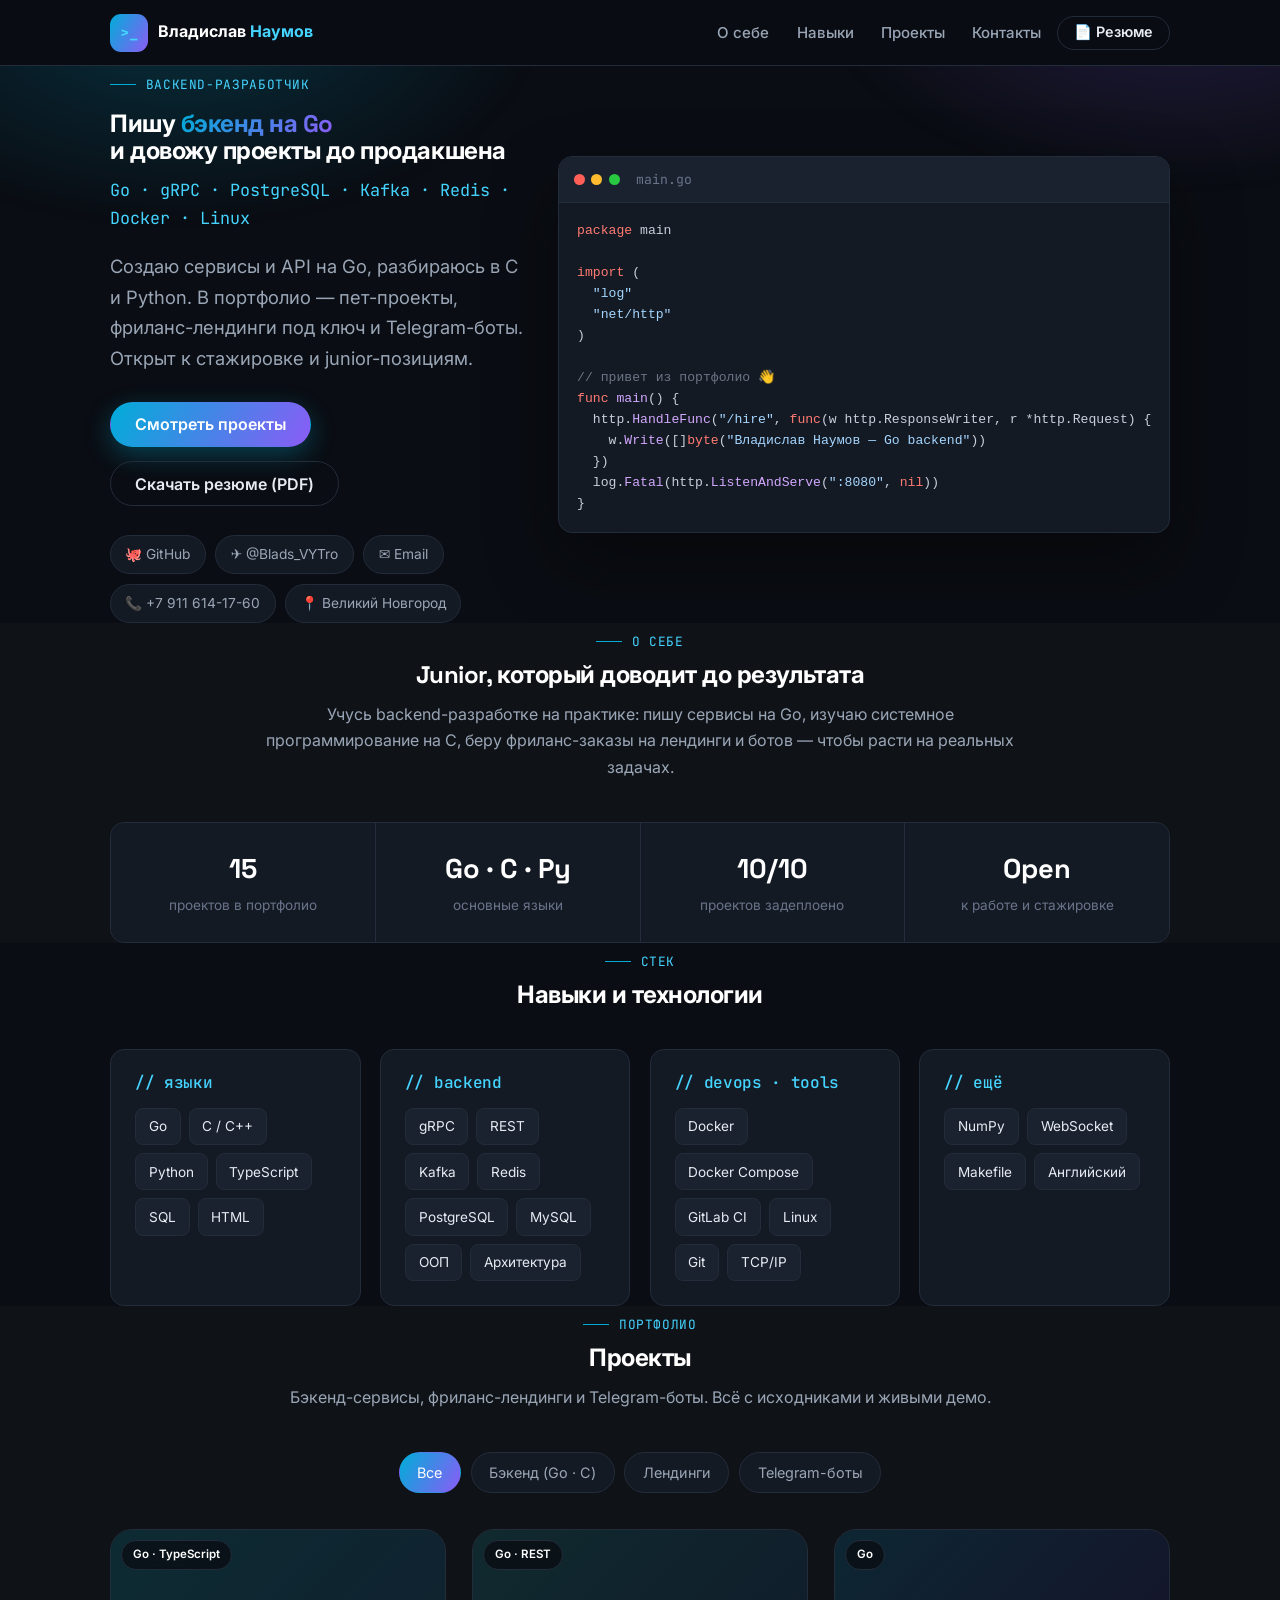
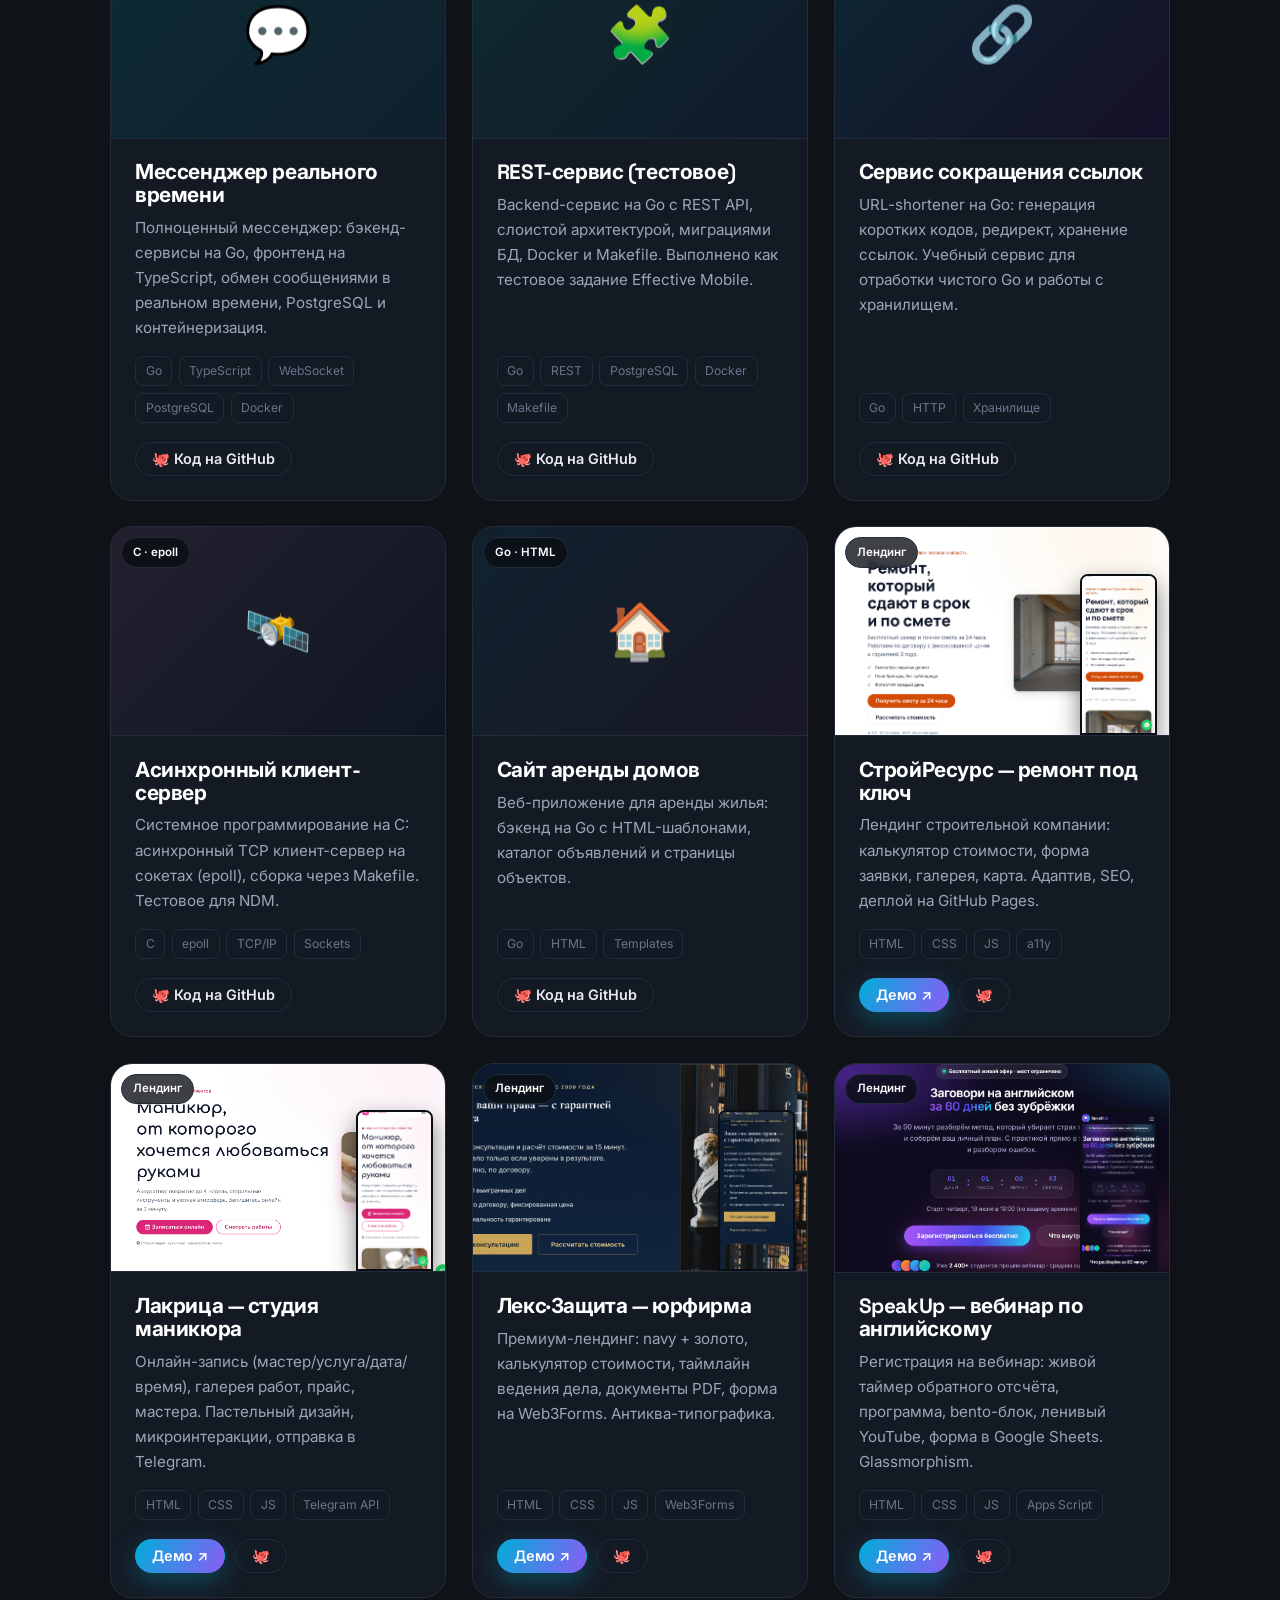
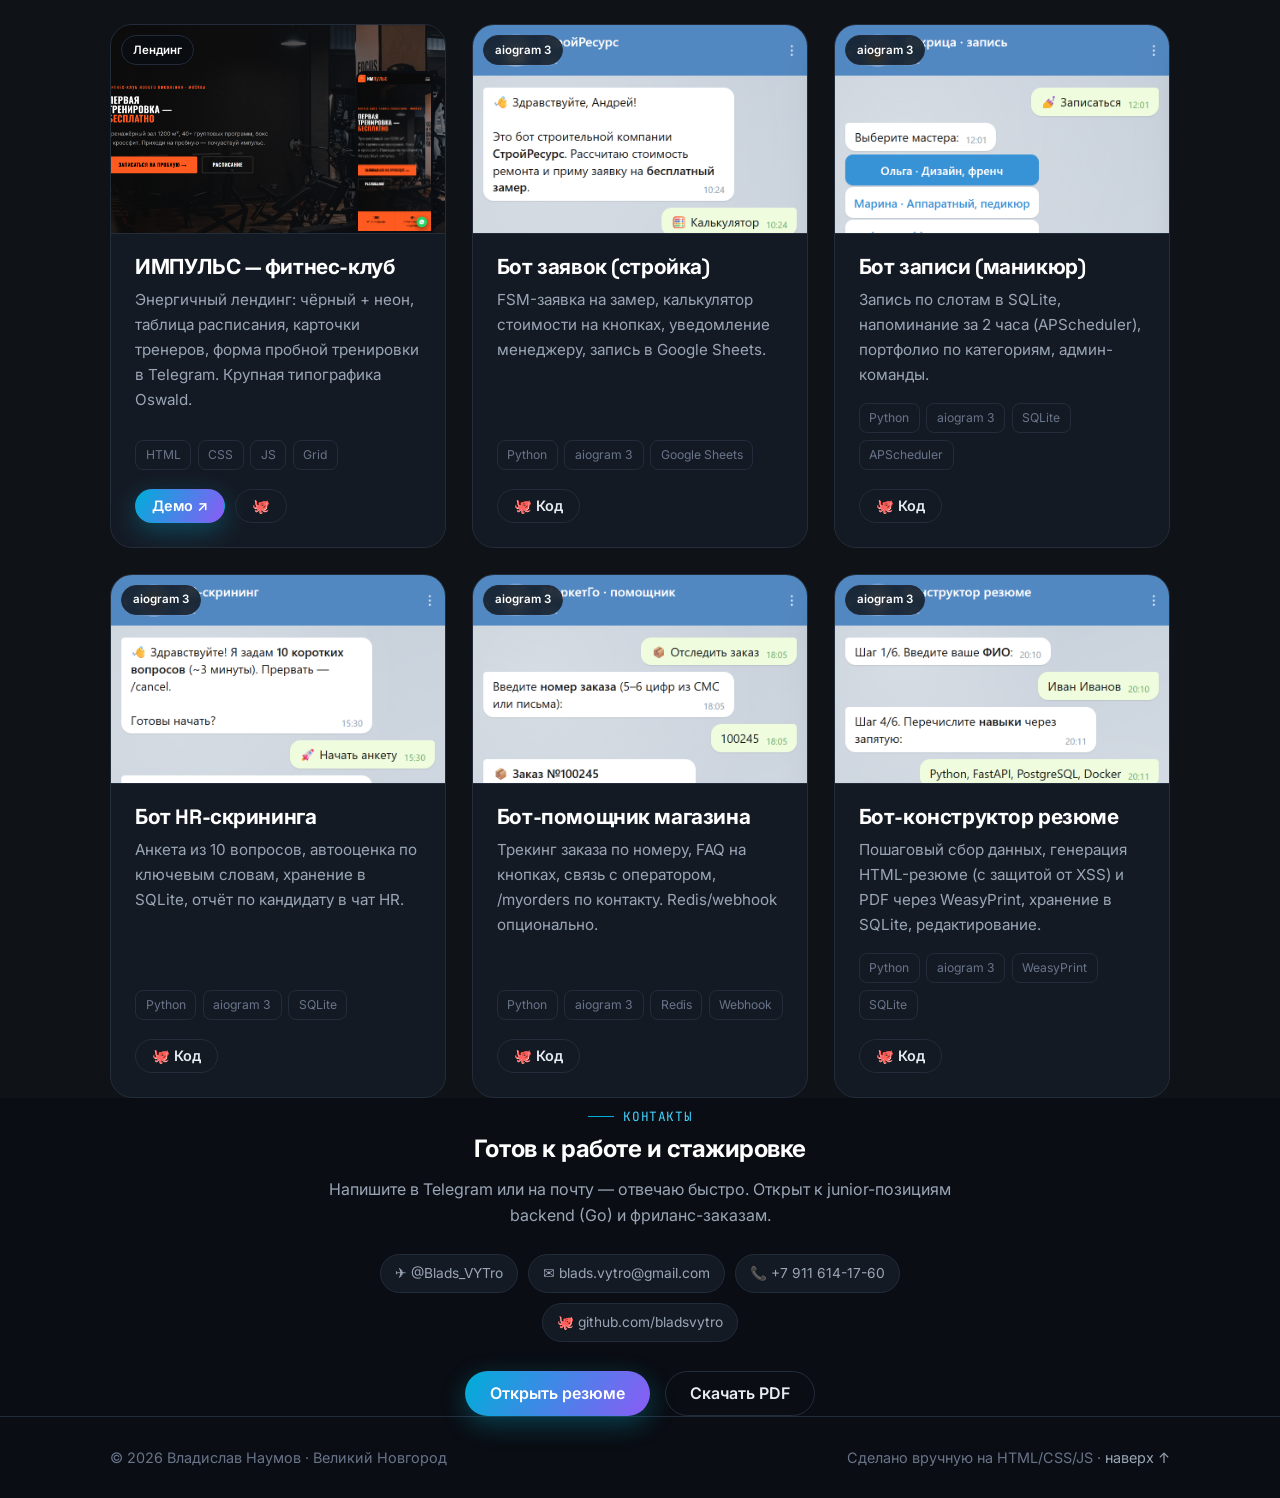
==== index.html @ 5bc97fb5 "Initial commit: портфолио Владислава Наумова (bladsvytro.github.io) Dark dev-портфолио на Go-cyan: h" ====
<!DOCTYPE html>
<html lang="ru" data-theme="dark">
<head>
  <meta charset="UTF-8" />
  <meta name="viewport" content="width=device-width, initial-scale=1" />
  <title>Владислав Наумов — Backend-разработчик (Go) | Портфолио</title>
  <meta name="description" content="Портфолио Владислава Наумова: backend-разработчик на Go. Пет-проекты (мессенджер, REST, gRPC, сервисы на Go и C), фриланс-лендинги и Telegram-боты. Резюме и контакты." />
  <meta name="theme-color" content="#0a0d13" />
  <link rel="canonical" href="https://bladsvytro.github.io/" />

  <meta property="og:type" content="website" />
  <meta property="og:title" content="Владислав Наумов — Backend-разработчик (Go)" />
  <meta property="og:description" content="Пет-проекты на Go и C, фриланс-лендинги и Telegram-боты. Резюме и контакты." />
  <meta property="og:image" content="https://bladsvytro.github.io/assets/img/og-cover.png" />
  <meta property="og:url" content="https://bladsvytro.github.io/" />
  <meta name="twitter:card" content="summary_large_image" />

  <link rel="icon" href="data:image/svg+xml,%3Csvg xmlns='http://www.w3.org/2000/svg' viewBox='0 0 32 32'%3E%3Crect width='32' height='32' rx='9' fill='%2300add8'/%3E%3Ctext x='16' y='22' font-size='16' font-family='monospace' fill='white' text-anchor='middle'%3E&gt;_%3C/text%3E%3C/svg%3E" />
  <link rel="manifest" href="site.webmanifest" />

  <link rel="preconnect" href="https://fonts.googleapis.com" />
  <link rel="preconnect" href="https://fonts.gstatic.com" crossorigin />
  <link rel="stylesheet" href="https://fonts.googleapis.com/css2?family=Space+Grotesk:wght@500;600;700&family=Inter:wght@400;500;600&family=JetBrains+Mono:wght@400;500&display=swap" />

  <link rel="stylesheet" href="css/style.css" />

  <script type="application/ld+json">
  {
    "@context": "https://schema.org", "@type": "Person",
    "name": "Владислав Наумов", "jobTitle": "Backend-разработчик (Go)",
    "address": { "@type": "PostalAddress", "addressLocality": "Великий Новгород", "addressCountry": "RU" },
    "email": "mailto:blads.vytro@gmail.com", "telephone": "+79116141760",
    "url": "https://bladsvytro.github.io/",
    "sameAs": ["https://github.com/bladsvytro", "https://t.me/Blads_VYTro"],
    "knowsAbout": ["Go", "gRPC", "PostgreSQL", "Redis", "Kafka", "Docker", "Linux", "C", "Python"]
  }
  </script>

  <script type="module" src="js/main.js" defer></script>
</head>
<body>
  <a class="skip-link" href="#projects">Перейти к проектам</a>

  <header class="site-header" id="top">
    <div class="container site-header__inner">
      <a class="logo" href="#top" aria-label="На главную">
        <span class="logo__mark">&gt;_</span><span><b>Владислав</b> <span>Наумов</span></span>
      </a>
      <nav class="nav" aria-label="Основная навигация">
        <button class="nav__toggle" aria-expanded="false" aria-controls="nav-menu">
          <span class="nav__burger" aria-hidden="true"></span><span class="u-visually-hidden">Меню</span>
        </button>
        <ul class="nav__menu" id="nav-menu">
          <li><a href="#about">О себе</a></li>
          <li><a href="#skills">Навыки</a></li>
          <li><a href="#projects">Проекты</a></li>
          <li><a href="#contact">Контакты</a></li>
        </ul>
      </nav>
      <a class="btn btn--ghost btn--sm" href="resume.html">📄 Резюме</a>
    </div>
  </header>

  <main>
    <!-- Hero -->
    <section class="hero">
      <div class="hero__glow" aria-hidden="true"></div>
      <div class="container hero__inner">
        <div data-reveal>
          <p class="eyebrow">Backend-разработчик</p>
          <h1 class="hero__title">Пишу <span class="grad">бэкенд на Go</span><br>и довожу проекты до продакшена</h1>
          <p class="hero__role">Go · gRPC · PostgreSQL · Kafka · Redis · Docker · Linux</p>
          <p class="hero__lead">Создаю сервисы и API на Go, разбираюсь в C и Python. В портфолио — пет-проекты,
            фриланс-лендинги под ключ и Telegram-боты. Открыт к стажировке и junior-позициям.</p>
          <div class="hero__actions">
            <a class="btn btn--primary" href="#projects">Смотреть проекты</a>
            <a class="btn btn--ghost" href="assets/resume-naumov.pdf" download>Скачать резюме (PDF)</a>
          </div>
          <div class="hero__contacts">
            <a class="chip" href="https://github.com/bladsvytro" target="_blank" rel="noopener">🐙 GitHub</a>
            <a class="chip" href="https://t.me/Blads_VYTro" target="_blank" rel="noopener">✈️ @Blads_VYTro</a>
            <a class="chip" href="mailto:blads.vytro@gmail.com">✉️ Email</a>
            <a class="chip" href="tel:+79116141760">📞 +7 911 614-17-60</a>
            <span class="chip">📍 Великий Новгород</span>
          </div>
        </div>
        <div data-reveal>
          <div class="codecard">
            <div class="codecard__bar"><i></i><i></i><i></i><span>main.go</span></div>
<pre><span class="k">package</span> main

<span class="k">import</span> (
  <span class="s">"log"</span>
  <span class="s">"net/http"</span>
)

<span class="c">// привет из портфолио 👋</span>
<span class="k">func</span> <span class="f">main</span>() {
  http.<span class="f">HandleFunc</span>(<span class="s">"/hire"</span>, <span class="k">func</span>(w http.ResponseWriter, r *http.Request) {
    w.<span class="f">Write</span>([]<span class="k">byte</span>(<span class="s">"Владислав Наумов — Go backend"</span>))
  })
  log.<span class="f">Fatal</span>(http.<span class="f">ListenAndServe</span>(<span class="s">":8080"</span>, <span class="k">nil</span>))
}</pre>
          </div>
        </div>
      </div>
    </section>

    <!-- About / stats -->
    <section class="section section--alt" id="about">
      <div class="container">
        <div class="section__head" data-reveal>
          <p class="eyebrow">О себе</p>
          <h2 class="section__title">Junior, который доводит до результата</h2>
          <p class="section__subtitle">Учусь backend-разработке на практике: пишу сервисы на Go, изучаю
            системное программирование на C, беру фриланс-заказы на лендинги и ботов — чтобы расти на реальных задачах.</p>
        </div>
        <div class="stats" data-reveal>
          <div class="stat"><b>15</b><span>проектов в портфолио</span></div>
          <div class="stat"><b>Go · C · Py</b><span>основные языки</span></div>
          <div class="stat"><b>10/10</b><span>проектов задеплоено</span></div>
          <div class="stat"><b>Open</b><span>к работе и стажировке</span></div>
        </div>
      </div>
    </section>

    <!-- Skills -->
    <section class="section" id="skills">
      <div class="container">
        <div class="section__head" data-reveal>
          <p class="eyebrow">Стек</p>
          <h2 class="section__title">Навыки и технологии</h2>
        </div>
        <div class="skills" data-reveal>
          <div class="skillgroup"><h3>// языки</h3><div class="skillgroup__list">
            <span class="tag">Go</span><span class="tag">C / C++</span><span class="tag">Python</span>
            <span class="tag">TypeScript</span><span class="tag">SQL</span><span class="tag">HTML</span></div></div>
          <div class="skillgroup"><h3>// backend</h3><div class="skillgroup__list">
            <span class="tag">gRPC</span><span class="tag">REST</span><span class="tag">Kafka</span>
            <span class="tag">Redis</span><span class="tag">PostgreSQL</span><span class="tag">MySQL</span>
            <span class="tag">ООП</span><span class="tag">Архитектура</span></div></div>
          <div class="skillgroup"><h3>// devops · tools</h3><div class="skillgroup__list">
            <span class="tag">Docker</span><span class="tag">Docker Compose</span><span class="tag">GitLab CI</span>
            <span class="tag">Linux</span><span class="tag">Git</span><span class="tag">TCP/IP</span></div></div>
          <div class="skillgroup"><h3>// ещё</h3><div class="skillgroup__list">
            <span class="tag">NumPy</span><span class="tag">WebSocket</span><span class="tag">Makefile</span>
            <span class="tag">Английский</span></div></div>
        </div>
      </div>
    </section>

    <!-- Projects -->
    <section class="section section--alt" id="projects">
      <div class="container">
        <div class="section__head" data-reveal>
          <p class="eyebrow">Портфолио</p>
          <h2 class="section__title">Проекты</h2>
          <p class="section__subtitle">Бэкенд-сервисы, фриланс-лендинги и Telegram-боты. Всё с исходниками и живыми демо.</p>
        </div>

        <div class="filters" data-reveal role="tablist">
          <button class="filter is-active" data-filter="all">Все</button>
          <button class="filter" data-filter="backend">Бэкенд (Go · C)</button>
          <button class="filter" data-filter="landing">Лендинги</button>
          <button class="filter" data-filter="bot">Telegram-боты</button>
        </div>

        <div class="grid" id="grid" data-reveal>

          <!-- ===== Backend / pet projects ===== -->
          <article class="card" data-cat="backend">
            <div class="card__media" style="display:grid;place-items:center;background:linear-gradient(135deg,#0d2b33,#10202e)">
              <span style="font-size:3.4rem">💬</span><span class="card__badge">Go · TypeScript</span>
            </div>
            <div class="card__body">
              <h3 class="card__title">Мессенджер реального времени</h3>
              <p class="card__desc">Полноценный мессенджер: бэкенд-сервисы на Go, фронтенд на TypeScript,
                обмен сообщениями в реальном времени, PostgreSQL и контейнеризация.</p>
              <div class="card__tags"><span class="tag">Go</span><span class="tag">TypeScript</span><span class="tag">WebSocket</span><span class="tag">PostgreSQL</span><span class="tag">Docker</span></div>
              <div class="card__links"><a class="btn btn--ghost btn--sm" href="https://github.com/bladsvytro/Blads_massanger" target="_blank" rel="noopener">🐙 Код на GitHub</a></div>
            </div>
          </article>

          <article class="card" data-cat="backend">
            <div class="card__media" style="display:grid;place-items:center;background:linear-gradient(135deg,#102a2e,#101a2b)">
              <span style="font-size:3.4rem">🧩</span><span class="card__badge">Go · REST</span>
            </div>
            <div class="card__body">
              <h3 class="card__title">REST-сервис (тестовое)</h3>
              <p class="card__desc">Backend-сервис на Go с REST API, слоистой архитектурой, миграциями БД,
                Docker и Makefile. Выполнено как тестовое задание Effective Mobile.</p>
              <div class="card__tags"><span class="tag">Go</span><span class="tag">REST</span><span class="tag">PostgreSQL</span><span class="tag">Docker</span><span class="tag">Makefile</span></div>
              <div class="card__links"><a class="btn btn--ghost btn--sm" href="https://github.com/bladsvytro/effective-mobile_test" target="_blank" rel="noopener">🐙 Код на GitHub</a></div>
            </div>
          </article>

          <article class="card" data-cat="backend">
            <div class="card__media" style="display:grid;place-items:center;background:linear-gradient(135deg,#0d2733,#161029)">
              <span style="font-size:3.4rem">🔗</span><span class="card__badge">Go</span>
            </div>
            <div class="card__body">
              <h3 class="card__title">Сервис сокращения ссылок</h3>
              <p class="card__desc">URL-shortener на Go: генерация коротких кодов, редирект, хранение ссылок.
                Учебный сервис для отработки чистого Go и работы с хранилищем.</p>
              <div class="card__tags"><span class="tag">Go</span><span class="tag">HTTP</span><span class="tag">Хранилище</span></div>
              <div class="card__links"><a class="btn btn--ghost btn--sm" href="https://github.com/bladsvytro/Shortlink-servise-Go" target="_blank" rel="noopener">🐙 Код на GitHub</a></div>
            </div>
          </article>

          <article class="card" data-cat="backend">
            <div class="card__media" style="display:grid;place-items:center;background:linear-gradient(135deg,#23202e,#0f1622)">
              <span style="font-size:3.4rem">🛰️</span><span class="card__badge">C · epoll</span>
            </div>
            <div class="card__body">
              <h3 class="card__title">Асинхронный клиент-сервер</h3>
              <p class="card__desc">Системное программирование на C: асинхронный TCP клиент-сервер на сокетах
                (epoll), сборка через Makefile. Тестовое для NDM.</p>
              <div class="card__tags"><span class="tag">C</span><span class="tag">epoll</span><span class="tag">TCP/IP</span><span class="tag">Sockets</span></div>
              <div class="card__links"><a class="btn btn--ghost btn--sm" href="https://github.com/bladsvytro/NDM_Test" target="_blank" rel="noopener">🐙 Код на GitHub</a></div>
            </div>
          </article>

          <article class="card" data-cat="backend">
            <div class="card__media" style="display:grid;place-items:center;background:linear-gradient(135deg,#10222e,#1a1726)">
              <span style="font-size:3.4rem">🏠</span><span class="card__badge">Go · HTML</span>
            </div>
            <div class="card__body">
              <h3 class="card__title">Сайт аренды домов</h3>
              <p class="card__desc">Веб-приложение для аренды жилья: бэкенд на Go с HTML-шаблонами,
                каталог объявлений и страницы объектов.</p>
              <div class="card__tags"><span class="tag">Go</span><span class="tag">HTML</span><span class="tag">Templates</span></div>
              <div class="card__links"><a class="btn btn--ghost btn--sm" href="https://github.com/bladsvytro/home_Arenda" target="_blank" rel="noopener">🐙 Код на GitHub</a></div>
            </div>
          </article>

          <!-- ===== Landings ===== -->
          <article class="card" data-cat="landing">
            <div class="card__media collage">
              <img class="desk" src="assets/img/construction-desktop.png" alt="Лендинг строительной компании" loading="lazy" />
              <img class="phone" src="assets/img/construction-mobile.png" alt="Мобильная версия" loading="lazy" />
              <span class="card__badge">Лендинг</span>
            </div>
            <div class="card__body">
              <h3 class="card__title">СтройРесурс — ремонт под ключ</h3>
              <p class="card__desc">Лендинг строительной компании: калькулятор стоимости, форма заявки,
                галерея, карта. Адаптив, SEO, деплой на GitHub Pages.</p>
              <div class="card__tags"><span class="tag">HTML</span><span class="tag">CSS</span><span class="tag">JS</span><span class="tag">a11y</span></div>
              <div class="card__links">
                <a class="btn btn--primary btn--sm" href="https://bladsvytro.github.io/construction-landing/" target="_blank" rel="noopener">Демо ↗</a>
                <a class="btn btn--ghost btn--sm" href="https://github.com/bladsvytro/construction-landing" target="_blank" rel="noopener">🐙</a>
              </div>
            </div>
          </article>

          <article class="card" data-cat="landing">
            <div class="card__media collage">
              <img class="desk" src="assets/img/nail-studio-desktop.png" alt="Лендинг студии маникюра" loading="lazy" />
              <img class="phone" src="assets/img/nail-studio-mobile.png" alt="Мобильная версия" loading="lazy" />
              <span class="card__badge">Лендинг</span>
            </div>
            <div class="card__body">
              <h3 class="card__title">Лакрица — студия маникюра</h3>
              <p class="card__desc">Онлайн-запись (мастер/услуга/дата/время), галерея работ, прайс, мастера.
                Пастельный дизайн, микроинтеракции, отправка в Telegram.</p>
              <div class="card__tags"><span class="tag">HTML</span><span class="tag">CSS</span><span class="tag">JS</span><span class="tag">Telegram API</span></div>
              <div class="card__links">
                <a class="btn btn--primary btn--sm" href="https://bladsvytro.github.io/nail-studio-landing/" target="_blank" rel="noopener">Демо ↗</a>
                <a class="btn btn--ghost btn--sm" href="https://github.com/bladsvytro/nail-studio-landing" target="_blank" rel="noopener">🐙</a>
              </div>
            </div>
          </article>

          <article class="card" data-cat="landing">
            <div class="card__media collage">
              <img class="desk" src="assets/img/legal-consult-desktop.png" alt="Лендинг юридической фирмы" loading="lazy" />
              <img class="phone" src="assets/img/legal-consult-mobile.png" alt="Мобильная версия" loading="lazy" />
              <span class="card__badge">Лендинг</span>
            </div>
            <div class="card__body">
              <h3 class="card__title">Лекс·Защита — юрфирма</h3>
              <p class="card__desc">Премиум-лендинг: navy + золото, калькулятор стоимости, таймлайн ведения дела,
                документы PDF, форма на Web3Forms. Антиква-типографика.</p>
              <div class="card__tags"><span class="tag">HTML</span><span class="tag">CSS</span><span class="tag">JS</span><span class="tag">Web3Forms</span></div>
              <div class="card__links">
                <a class="btn btn--primary btn--sm" href="https://bladsvytro.github.io/legal-consult-landing/" target="_blank" rel="noopener">Демо ↗</a>
                <a class="btn btn--ghost btn--sm" href="https://github.com/bladsvytro/legal-consult-landing" target="_blank" rel="noopener">🐙</a>
              </div>
            </div>
          </article>

          <article class="card" data-cat="landing">
            <div class="card__media collage">
              <img class="desk" src="assets/img/english-webinar-desktop.png" alt="Лендинг вебинара по английскому" loading="lazy" />
              <img class="phone" src="assets/img/english-webinar-mobile.png" alt="Мобильная версия" loading="lazy" />
              <span class="card__badge">Лендинг</span>
            </div>
            <div class="card__body">
              <h3 class="card__title">SpeakUp — вебинар по английскому</h3>
              <p class="card__desc">Регистрация на вебинар: живой таймер обратного отсчёта, программа, bento-блок,
                ленивый YouTube, форма в Google Sheets. Glassmorphism.</p>
              <div class="card__tags"><span class="tag">HTML</span><span class="tag">CSS</span><span class="tag">JS</span><span class="tag">Apps Script</span></div>
              <div class="card__links">
                <a class="btn btn--primary btn--sm" href="https://bladsvytro.github.io/english-webinar-landing/" target="_blank" rel="noopener">Демо ↗</a>
                <a class="btn btn--ghost btn--sm" href="https://github.com/bladsvytro/english-webinar-landing" target="_blank" rel="noopener">🐙</a>
              </div>
            </div>
          </article>

          <article class="card" data-cat="landing">
            <div class="card__media collage">
              <img class="desk" src="assets/img/fitness-club-desktop.png" alt="Лендинг фитнес-клуба" loading="lazy" />
              <img class="phone" src="assets/img/fitness-club-mobile.png" alt="Мобильная версия" loading="lazy" />
              <span class="card__badge">Лендинг</span>
            </div>
            <div class="card__body">
              <h3 class="card__title">ИМПУЛЬС — фитнес-клуб</h3>
              <p class="card__desc">Энергичный лендинг: чёрный + неон, таблица расписания, карточки тренеров,
                форма пробной тренировки в Telegram. Крупная типографика Oswald.</p>
              <div class="card__tags"><span class="tag">HTML</span><span class="tag">CSS</span><span class="tag">JS</span><span class="tag">Grid</span></div>
              <div class="card__links">
                <a class="btn btn--primary btn--sm" href="https://bladsvytro.github.io/fitness-club-landing/" target="_blank" rel="noopener">Демо ↗</a>
                <a class="btn btn--ghost btn--sm" href="https://github.com/bladsvytro/fitness-club-landing" target="_blank" rel="noopener">🐙</a>
              </div>
            </div>
          </article>

          <!-- ===== Bots ===== -->
          <article class="card" data-cat="bot">
            <div class="card__media"><img class="shot" src="assets/img/bot-construction.png" alt="Бот заявок строительной компании" loading="lazy" /><span class="card__badge">aiogram 3</span></div>
            <div class="card__body">
              <h3 class="card__title">Бот заявок (стройка)</h3>
              <p class="card__desc">FSM-заявка на замер, калькулятор стоимости на кнопках, уведомление менеджеру,
                запись в Google Sheets.</p>
              <div class="card__tags"><span class="tag">Python</span><span class="tag">aiogram 3</span><span class="tag">Google Sheets</span></div>
              <div class="card__links"><a class="btn btn--ghost btn--sm" href="https://github.com/bladsvytro/construction-leadbot" target="_blank" rel="noopener">🐙 Код</a></div>
            </div>
          </article>

          <article class="card" data-cat="bot">
            <div class="card__media"><img class="shot" src="assets/img/bot-nail.png" alt="Бот записи к маникюру" loading="lazy" /><span class="card__badge">aiogram 3</span></div>
            <div class="card__body">
              <h3 class="card__title">Бот записи (маникюр)</h3>
              <p class="card__desc">Запись по слотам в SQLite, напоминание за 2 часа (APScheduler), портфолио по
                категориям, админ-команды.</p>
              <div class="card__tags"><span class="tag">Python</span><span class="tag">aiogram 3</span><span class="tag">SQLite</span><span class="tag">APScheduler</span></div>
              <div class="card__links"><a class="btn btn--ghost btn--sm" href="https://github.com/bladsvytro/nail-booking-bot" target="_blank" rel="noopener">🐙 Код</a></div>
            </div>
          </article>

          <article class="card" data-cat="bot">
            <div class="card__media"><img class="shot" src="assets/img/bot-hr.png" alt="Бот HR-скрининга" loading="lazy" /><span class="card__badge">aiogram 3</span></div>
            <div class="card__body">
              <h3 class="card__title">Бот HR-скрининга</h3>
              <p class="card__desc">Анкета из 10 вопросов, автооценка по ключевым словам, хранение в SQLite,
                отчёт по кандидату в чат HR.</p>
              <div class="card__tags"><span class="tag">Python</span><span class="tag">aiogram 3</span><span class="tag">SQLite</span></div>
              <div class="card__links"><a class="btn btn--ghost btn--sm" href="https://github.com/bladsvytro/hr-screening-bot" target="_blank" rel="noopener">🐙 Код</a></div>
            </div>
          </article>

          <article class="card" data-cat="bot">
            <div class="card__media"><img class="shot" src="assets/img/bot-shop.png" alt="Бот помощник магазина" loading="lazy" /><span class="card__badge">aiogram 3</span></div>
            <div class="card__body">
              <h3 class="card__title">Бот-помощник магазина</h3>
              <p class="card__desc">Трекинг заказа по номеру, FAQ на кнопках, связь с оператором, /myorders по
                контакту. Redis/webhook опционально.</p>
              <div class="card__tags"><span class="tag">Python</span><span class="tag">aiogram 3</span><span class="tag">Redis</span><span class="tag">Webhook</span></div>
              <div class="card__links"><a class="btn btn--ghost btn--sm" href="https://github.com/bladsvytro/shop-assistant-bot" target="_blank" rel="noopener">🐙 Код</a></div>
            </div>
          </article>

          <article class="card" data-cat="bot">
            <div class="card__media"><img class="shot" src="assets/img/bot-resume.png" alt="Бот конструктор резюме" loading="lazy" /><span class="card__badge">aiogram 3</span></div>
            <div class="card__body">
              <h3 class="card__title">Бот-конструктор резюме</h3>
              <p class="card__desc">Пошаговый сбор данных, генерация HTML-резюме (с защитой от XSS) и PDF через
                WeasyPrint, хранение в SQLite, редактирование.</p>
              <div class="card__tags"><span class="tag">Python</span><span class="tag">aiogram 3</span><span class="tag">WeasyPrint</span><span class="tag">SQLite</span></div>
              <div class="card__links"><a class="btn btn--ghost btn--sm" href="https://github.com/bladsvytro/resume-builder-bot" target="_blank" rel="noopener">🐙 Код</a></div>
            </div>
          </article>

        </div>
      </div>
    </section>

    <!-- Contact -->
    <section class="section" id="contact">
      <div class="container contact" data-reveal>
        <p class="eyebrow" style="justify-content:center">Контакты</p>
        <h2 class="section__title">Готов к работе и стажировке</h2>
        <p class="section__subtitle">Напишите в Telegram или на почту — отвечаю быстро. Открыт к junior-позициям
          backend (Go) и фриланс-заказам.</p>
        <div class="hero__contacts" style="justify-content:center;margin-top:1.6rem">
          <a class="chip" href="https://t.me/Blads_VYTro" target="_blank" rel="noopener">✈️ @Blads_VYTro</a>
          <a class="chip" href="mailto:blads.vytro@gmail.com">✉️ blads.vytro@gmail.com</a>
          <a class="chip" href="tel:+79116141760">📞 +7 911 614-17-60</a>
          <a class="chip" href="https://github.com/bladsvytro" target="_blank" rel="noopener">🐙 github.com/bladsvytro</a>
        </div>
        <div class="hero__actions" style="justify-content:center;margin-top:1.8rem">
          <a class="btn btn--primary" href="resume.html">Открыть резюме</a>
          <a class="btn btn--ghost" href="assets/resume-naumov.pdf" download>Скачать PDF</a>
        </div>
      </div>
    </section>
  </main>

  <footer class="site-footer">
    <div class="container site-footer__inner">
      <p>© <span id="year">2026</span> Владислав Наумов · Великий Новгород</p>
      <p>Сделано вручную на HTML/CSS/JS · <a href="#top">наверх ↑</a></p>
    </div>
  </footer>
</body>
</html>
---- css/style.css ----
/* ============================================================================
   Портфолио — Владислав Наумов. Dark dev-portfolio, Go-cyan + violet accent.
   ========================================================================== */
:root {
  --bg: #0a0d13;
  --bg-2: #0ف1318;
  --surface: #141a24;
  --surface-2: #1a2230;
  --line: #232c3a;
  --text: #e7ebf2;
  --muted: #9aa6b6;
  --faint: #69748a;
  --go: #00add8;
  --go-2: #45d4ff;
  --violet: #8b5cf6;
  --grad: linear-gradient(120deg, #00add8, #8b5cf6);

  --font-sans: "Inter", system-ui, -apple-system, sans-serif;
  --font-display: "Space Grotesk", var(--font-sans);
  --font-mono: "JetBrains Mono", ui-monospace, "SF Mono", Consolas, monospace;

  --container: 1140px; --narrow: 760px;
  --gutter: clamp(1.1rem, .6rem + 3vw, 2.5rem);
  --r-sm:8px; --r-md:14px; --r-lg:22px; --r-full:999px;
  --ease:cubic-bezier(.4,0,.2,1); --ease-out:cubic-bezier(.16,1,.3,1);
  --dur-fast:150ms; --dur:260ms; --dur-slow:560ms; --z-header:100; --z-modal:1000;
}
/* fix accidental cyrillic char in token above */
:root { --bg-2: #0f1318; }

*,*::before,*::after{box-sizing:border-box}*{margin:0}
html{scroll-behavior:smooth;scroll-padding-top:80px;-webkit-text-size-adjust:100%}
@media (prefers-reduced-motion:reduce){html{scroll-behavior:auto}*,*::before,*::after{animation-duration:.001ms!important;transition-duration:.001ms!important}}
body{font-family:var(--font-sans);font-size:clamp(.98rem,.94rem+.2vw,1.05rem);line-height:1.65;color:var(--text);background:var(--bg);-webkit-font-smoothing:antialiased;overflow-x:hidden}
img{display:block;max-width:100%;height:auto}
a{color:var(--go-2);text-decoration:none}
h1,h2,h3{font-family:var(--font-display);line-height:1.1;font-weight:700;letter-spacing:-.02em}

.container{width:100%;max-width:var(--container);margin-inline:auto;padding-inline:var(--gutter)}
.u-visually-hidden{position:absolute!important;width:1px;height:1px;padding:0;margin:-1px;overflow:hidden;clip:rect(0 0 0 0);white-space:nowrap;border:0}
.skip-link{position:absolute;left:50%;translate:-50% -130%;top:8px;z-index:var(--z-modal);background:var(--go);color:#012;padding:.5rem 1rem;border-radius:var(--r-sm);font-weight:600;transition:translate var(--dur) var(--ease)}
.skip-link:focus{translate:-50% 0}
:focus-visible{outline:2px solid var(--go-2);outline-offset:3px}

.eyebrow{display:inline-flex;align-items:center;gap:.6rem;font-family:var(--font-mono);font-size:.8rem;letter-spacing:.05em;color:var(--go-2);text-transform:uppercase}
.eyebrow::before{content:"";width:26px;height:1px;background:var(--go)}
.grad{background:var(--grad);-webkit-background-clip:text;background-clip:text;color:transparent}

/* Buttons */
.btn{display:inline-flex;align-items:center;gap:.55rem;font:inherit;font-weight:600;line-height:1;padding:.85rem 1.5rem;border:1px solid transparent;border-radius:var(--r-full);cursor:pointer;text-decoration:none;transition:transform var(--dur-fast) var(--ease),box-shadow var(--dur) var(--ease),background var(--dur) var(--ease),border-color var(--dur) var(--ease)}
.btn--primary{background:var(--grad);color:#fff;box-shadow:0 8px 26px rgba(0,173,216,.32)}
.btn--primary:hover{transform:translateY(-2px);box-shadow:0 14px 36px rgba(0,173,216,.45)}
.btn--ghost{background:transparent;border-color:var(--line);color:var(--text)}
.btn--ghost:hover{border-color:var(--go);color:var(--go-2);background:rgba(0,173,216,.06)}
.btn--sm{padding:.55rem 1rem;font-size:.9rem}

/* Header */
.site-header{position:sticky;top:0;z-index:var(--z-header);background:color-mix(in srgb,var(--bg) 82%,transparent);backdrop-filter:saturate(160%) blur(12px);border-bottom:1px solid var(--line)}
.site-header__inner{display:flex;align-items:center;gap:1rem;padding-block:.85rem}
.logo{display:inline-flex;align-items:center;gap:.6rem;color:var(--text);font-family:var(--font-display);font-weight:700}
.logo__mark{width:38px;height:38px;border-radius:11px;display:grid;place-items:center;background:var(--grad);color:#fff;font-size:.95rem}
.logo b{color:#fff} .logo span{color:var(--go-2)}
.nav{margin-left:auto}
.nav__menu{list-style:none;display:flex;gap:1.7rem;padding:0}
.nav__menu a{color:var(--muted);font-weight:500;font-size:.94rem;transition:color var(--dur-fast) var(--ease)}
.nav__menu a:hover{color:var(--text)}
.nav__toggle{display:none;background:none;border:0;padding:.4rem;cursor:pointer}
.nav__burger,.nav__burger::before,.nav__burger::after{display:block;width:24px;height:2px;background:var(--text);border-radius:2px;transition:var(--dur) var(--ease)}
.nav__burger::before,.nav__burger::after{content:"";position:relative}.nav__burger::before{top:-7px}.nav__burger::after{top:5px}

/* Hero */
.hero{position:relative;padding-block:clamp(3rem,1.5rem+8vw,6.5rem);overflow:hidden}
.hero__glow{position:absolute;inset:-30% -10% auto -10%;height:130%;z-index:0;pointer-events:none;
  background:radial-gradient(40% 50% at 20% 15%,rgba(0,173,216,.22),transparent 60%),radial-gradient(40% 50% at 85% 10%,rgba(139,92,246,.20),transparent 60%);filter:blur(10px)}
.hero__inner{position:relative;z-index:1;display:grid;gap:var(--sp,2rem);align-items:center}
.hero__title{font-size:clamp(2.6rem,1.6rem+4vw,4.6rem);color:#fff;margin:1rem 0 .8rem}
.hero__role{font-family:var(--font-mono);color:var(--go-2);font-size:1.05rem}
.hero__lead{font-size:1.15rem;color:var(--muted);max-width:52ch;margin:1.2rem 0 0}
.hero__actions{display:flex;flex-wrap:wrap;gap:.9rem;margin-top:1.8rem}
.hero__contacts{display:flex;flex-wrap:wrap;gap:.6rem;margin-top:1.8rem}
.chip{display:inline-flex;align-items:center;gap:.45rem;background:var(--surface);border:1px solid var(--line);color:var(--muted);font-size:.86rem;padding:.45rem .9rem;border-radius:var(--r-full);transition:border-color var(--dur) var(--ease),color var(--dur) var(--ease)}
.chip:hover{border-color:var(--go);color:var(--text)}

/* Code card (hero visual) */
.codecard{background:var(--surface);border:1px solid var(--line);border-radius:var(--r-md);overflow:hidden;box-shadow:0 30px 70px rgba(0,0,0,.4);font-family:var(--font-mono);font-size:.82rem}
.codecard__bar{display:flex;align-items:center;gap:.4rem;padding:.7rem .9rem;background:var(--surface-2);border-bottom:1px solid var(--line)}
.codecard__bar i{width:11px;height:11px;border-radius:50%;background:#3a4658}
.codecard__bar i:nth-child(1){background:#ff5f57}.codecard__bar i:nth-child(2){background:#febc2e}.codecard__bar i:nth-child(3){background:#28c840}
.codecard__bar span{margin-left:.6rem;color:var(--faint)}
.codecard pre{margin:0;padding:1.1rem;overflow-x:auto;line-height:1.6;color:#c7d0dc}
.codecard .k{color:#ff7b72}.codecard .s{color:#a5d6ff}.codecard .f{color:#d2a8ff}.codecard .c{color:#6b7585}

/* Sections */
.section{padding-block:clamp(3rem,1.6rem+6vw,5.5rem)}
.section--alt{background:var(--bg-2)}
.section__head{max-width:var(--narrow);margin:0 auto 2.6rem;text-align:center}
.section__title{font-size:clamp(1.9rem,1.3rem+2.4vw,2.9rem);color:#fff;margin-top:.6rem}
.section__subtitle{color:var(--muted);margin-top:.8rem}

/* Stats */
.stats{display:grid;grid-template-columns:repeat(2,1fr);gap:1px;background:var(--line);border:1px solid var(--line);border-radius:var(--r-md);overflow:hidden}
.stat{background:var(--surface);padding:1.5rem 1rem;text-align:center}
.stat b{display:block;font-family:var(--font-display);font-size:1.7rem;color:#fff}
.stat span{font-size:.85rem;color:var(--faint)}

/* Skills */
.skills{display:grid;gap:1.2rem;grid-template-columns:1fr}
.skillgroup{background:var(--surface);border:1px solid var(--line);border-radius:var(--r-md);padding:1.5rem}
.skillgroup h3{font-size:1rem;color:var(--go-2);font-family:var(--font-mono);margin-bottom:1rem;font-weight:500}
.skillgroup__list{display:flex;flex-wrap:wrap;gap:.5rem}
.tag{background:var(--surface-2);border:1px solid var(--line);color:var(--text);font-size:.85rem;padding:.4rem .8rem;border-radius:var(--r-sm)}

/* Filters */
.filters{display:flex;flex-wrap:wrap;gap:.6rem;justify-content:center;margin-bottom:2.2rem}
.filter{background:var(--surface);border:1px solid var(--line);color:var(--muted);font:inherit;font-size:.9rem;padding:.5rem 1.1rem;border-radius:var(--r-full);cursor:pointer;transition:all var(--dur) var(--ease)}
.filter:hover{color:var(--text)}
.filter.is-active{background:var(--grad);color:#fff;border-color:transparent}

/* Project grid */
.grid{display:grid;gap:1.6rem;grid-template-columns:1fr}
.card{background:var(--surface);border:1px solid var(--line);border-radius:var(--r-lg);overflow:hidden;display:flex;flex-direction:column;transition:transform var(--dur) var(--ease),border-color var(--dur) var(--ease),box-shadow var(--dur) var(--ease)}
.card:hover{transform:translateY(-5px);border-color:#2f3b4d;box-shadow:0 24px 50px rgba(0,0,0,.4)}
.card__media{position:relative;aspect-ratio:16/10;overflow:hidden;background:var(--surface-2);border-bottom:1px solid var(--line)}
.card__media img.shot{width:100%;height:100%;object-fit:cover;object-position:top}
/* device collage: desktop + phone overlay */
.collage .desk{width:100%;height:100%;object-fit:cover;object-position:top}
.collage .phone{position:absolute;right:12px;bottom:0;width:23%;border-radius:8px 8px 0 0;border:2px solid #0a0d13;box-shadow:0 10px 24px rgba(0,0,0,.5)}
.card__badge{position:absolute;top:10px;left:10px;background:rgba(10,13,19,.78);backdrop-filter:blur(4px);color:#fff;font-size:.72rem;font-weight:600;padding:.3rem .7rem;border-radius:var(--r-full);border:1px solid var(--line)}
.card__body{padding:1.4rem 1.5rem 1.5rem;display:flex;flex-direction:column;flex:1}
.card__title{font-size:1.3rem;color:#fff}
.card__desc{color:var(--muted);font-size:.95rem;margin-top:.5rem;flex:1}
.card__tags{display:flex;flex-wrap:wrap;gap:.4rem;margin-top:1rem}
.card__tags .tag{font-size:.76rem;padding:.25rem .6rem;background:transparent;color:var(--faint)}
.card__links{display:flex;gap:.6rem;margin-top:1.2rem}

/* Contact */
.contact{text-align:center;max-width:var(--narrow);margin:0 auto}
.contact .hero__contacts{justify-content:center}

/* Footer */
.site-footer{border-top:1px solid var(--line);padding-block:1.8rem;color:var(--faint)}
.site-footer__inner{display:flex;flex-wrap:wrap;gap:.8rem;justify-content:space-between;font-size:.9rem}
.site-footer a{color:var(--muted)}

/* Reveal */
[data-reveal]{opacity:0;transform:translateY(22px);transition:opacity var(--dur-slow) var(--ease-out),transform var(--dur-slow) var(--ease-out)}
[data-reveal].is-visible{opacity:1;transform:none}
.is-hidden{display:none!important}

/* Responsive */
@media (min-width:640px){ .stats{grid-template-columns:repeat(4,1fr)} .grid{grid-template-columns:repeat(2,1fr)} .skills{grid-template-columns:repeat(2,1fr)} }
@media (min-width:920px){ .hero__inner{grid-template-columns:1.15fr .85fr} .grid{grid-template-columns:repeat(3,1fr)} .skills{grid-template-columns:repeat(4,1fr)} }
@media (max-width:860px){
  .nav__toggle{display:inline-flex}
  .nav__menu{position:absolute;inset:100% 0 auto 0;flex-direction:column;gap:0;background:var(--bg-2);border-bottom:1px solid var(--line);padding:.4rem var(--gutter);display:none}
  .nav__menu.is-open{display:flex}.nav__menu li{padding-block:.7rem;border-bottom:1px solid var(--line)}
}
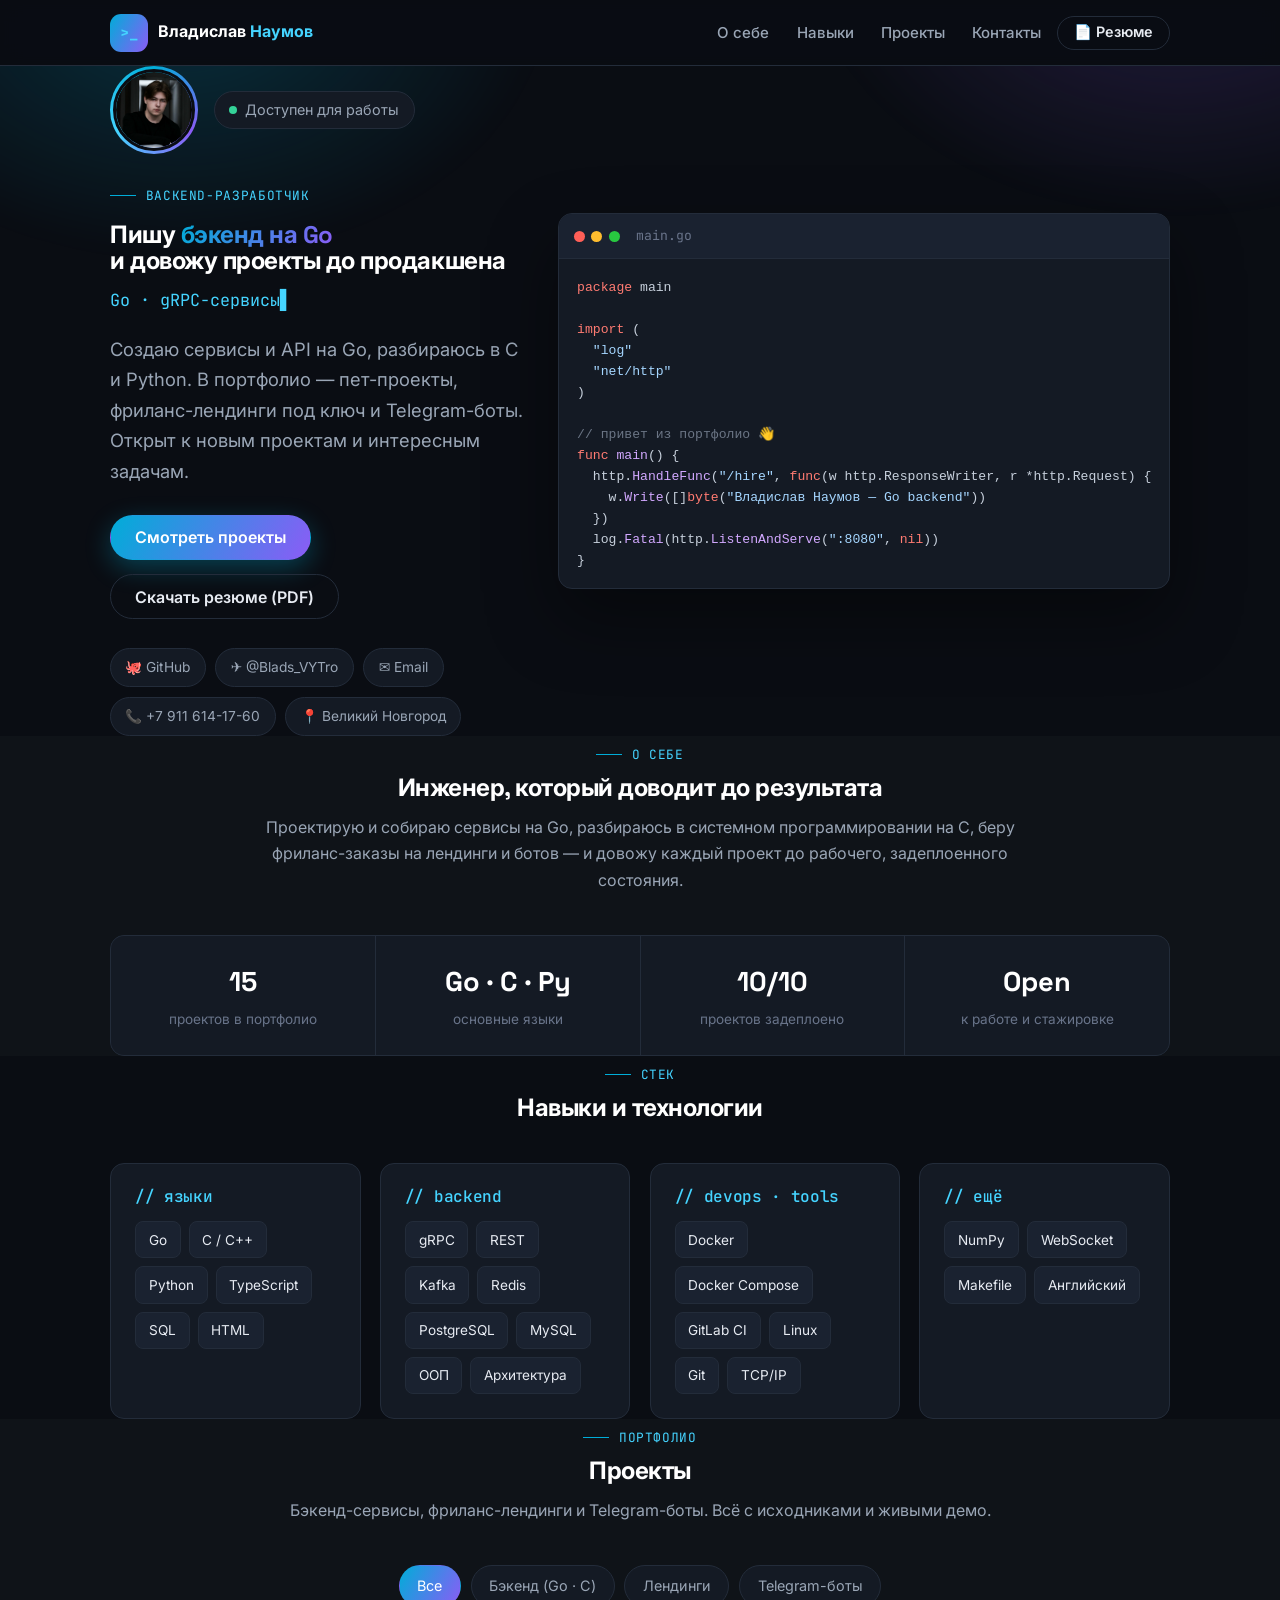
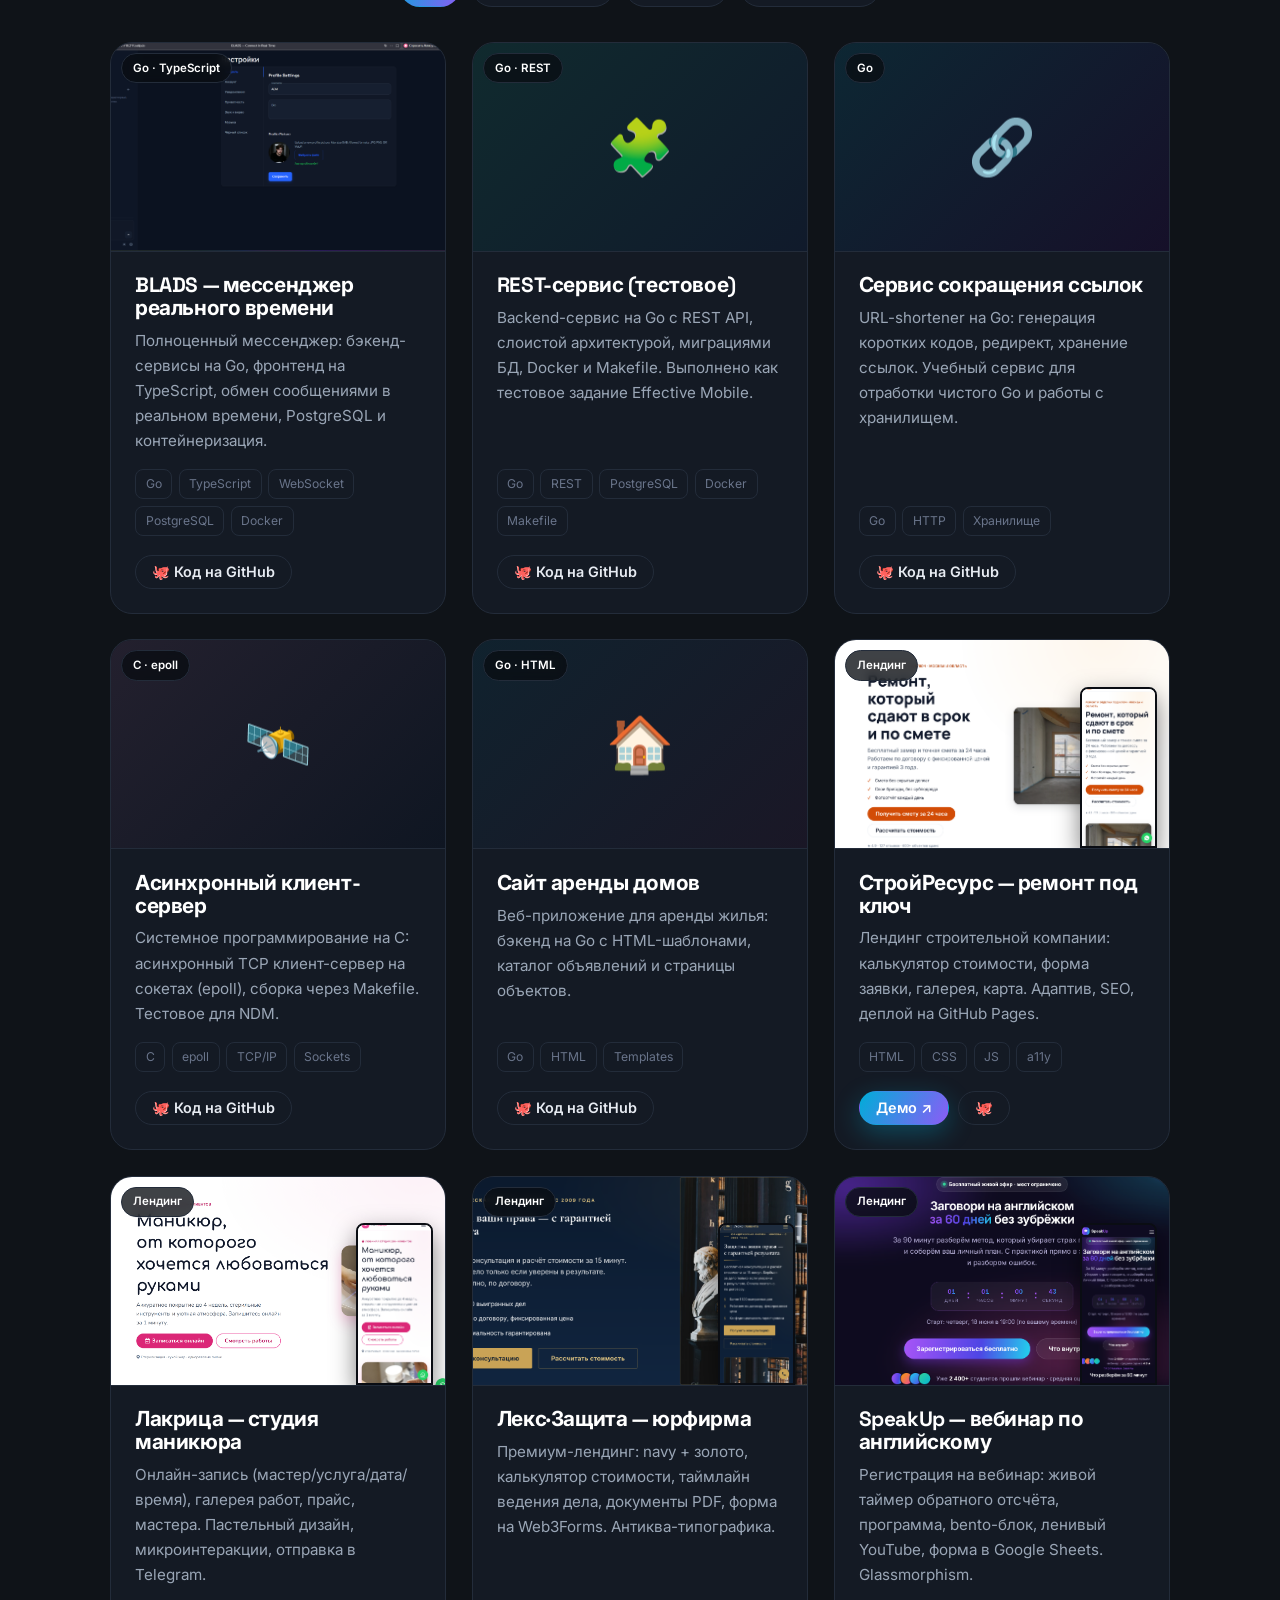
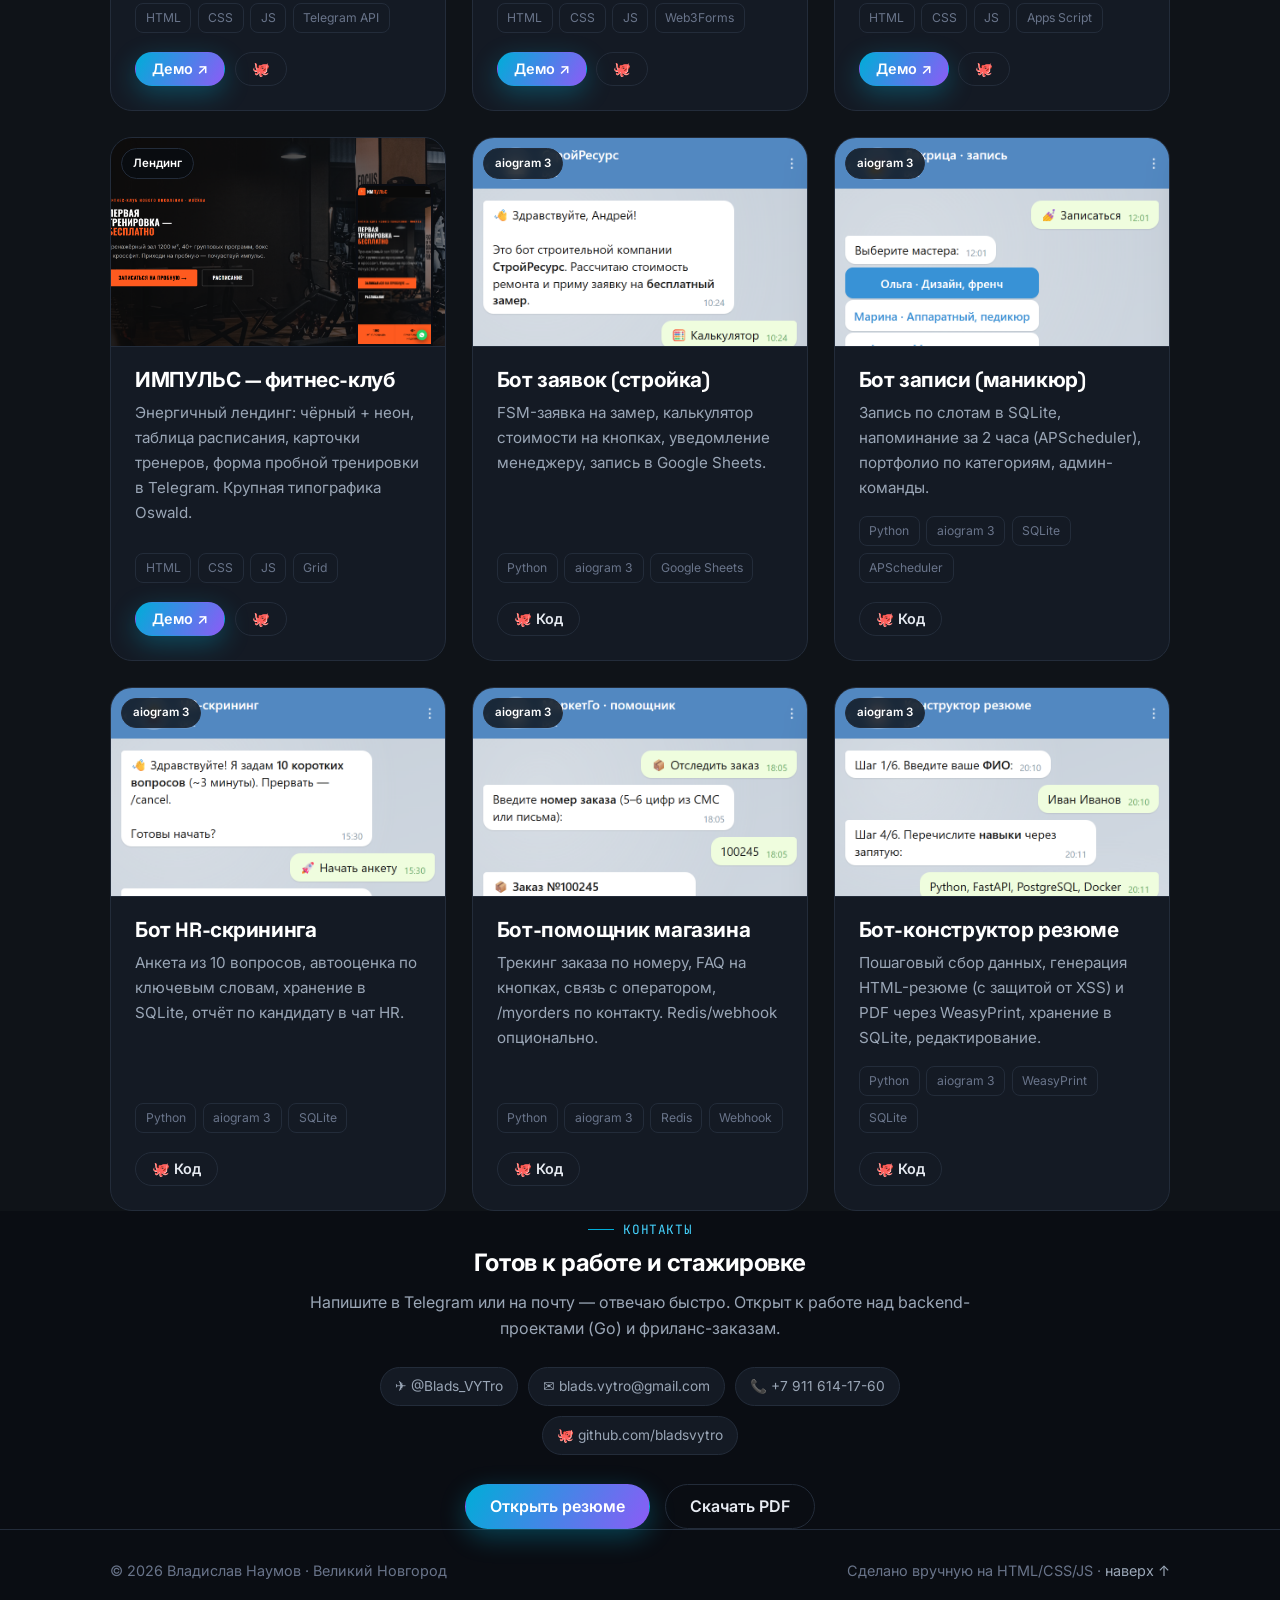
==== commit 9efc24ae: "feat: реальное фото, мессенджер-скриншот, изюминка hero; убрал junior; HH-резюме - Фото в hero (аним" ====
--- a/index.html
+++ b/index.html
@@ -67,11 +67,15 @@
       <div class="hero__glow" aria-hidden="true"></div>
       <div class="container hero__inner">
         <div data-reveal>
+          <div class="hero__id">
+            <span class="hero__avatar"><img src="assets/img/avatar.jpg" alt="Владислав Наумов" /></span>
+            <span class="status"><i></i> Доступен для работы</span>
+          </div>
           <p class="eyebrow">Backend-разработчик</p>
           <h1 class="hero__title">Пишу <span class="grad">бэкенд на Go</span><br>и довожу проекты до продакшена</h1>
-          <p class="hero__role">Go · gRPC · PostgreSQL · Kafka · Redis · Docker · Linux</p>
+          <p class="hero__role">Go&nbsp;·&nbsp;<span id="typed" class="typed"></span><span class="caret">▋</span></p>
           <p class="hero__lead">Создаю сервисы и API на Go, разбираюсь в C и Python. В портфолио — пет-проекты,
-            фриланс-лендинги под ключ и Telegram-боты. Открыт к стажировке и junior-позициям.</p>
+            фриланс-лендинги под ключ и Telegram-боты. Открыт к новым проектам и интересным задачам.</p>
           <div class="hero__actions">
             <a class="btn btn--primary" href="#projects">Смотреть проекты</a>
             <a class="btn btn--ghost" href="assets/resume-naumov.pdf" download>Скачать резюме (PDF)</a>
@@ -111,9 +115,10 @@
       <div class="container">
         <div class="section__head" data-reveal>
           <p class="eyebrow">О себе</p>
-          <h2 class="section__title">Junior, который доводит до результата</h2>
-          <p class="section__subtitle">Учусь backend-разработке на практике: пишу сервисы на Go, изучаю
-            системное программирование на C, беру фриланс-заказы на лендинги и ботов — чтобы расти на реальных задачах.</p>
+          <h2 class="section__title">Инженер, который доводит до результата</h2>
+          <p class="section__subtitle">Проектирую и собираю сервисы на Go, разбираюсь в системном
+            программировании на C, беру фриланс-заказы на лендинги и ботов — и довожу каждый проект до
+            рабочего, задеплоенного состояния.</p>
         </div>
         <div class="stats" data-reveal>
           <div class="stat"><b>15</b><span>проектов в портфолио</span></div>
@@ -169,11 +174,9 @@
 
           <!-- ===== Backend / pet projects ===== -->
           <article class="card" data-cat="backend">
-            <div class="card__media" style="display:grid;place-items:center;background:linear-gradient(135deg,#0d2b33,#10202e)">
-              <span style="font-size:3.4rem">💬</span><span class="card__badge">Go · TypeScript</span>
-            </div>
-            <div class="card__body">
-              <h3 class="card__title">Мессенджер реального времени</h3>
+            <div class="card__media"><img class="shot" src="assets/img/messenger.png" alt="Мессенджер BLADS — интерфейс" loading="lazy" /><span class="card__badge">Go · TypeScript</span></div>
+            <div class="card__body">
+              <h3 class="card__title">BLADS — мессенджер реального времени</h3>
               <p class="card__desc">Полноценный мессенджер: бэкенд-сервисы на Go, фронтенд на TypeScript,
                 обмен сообщениями в реальном времени, PostgreSQL и контейнеризация.</p>
               <div class="card__tags"><span class="tag">Go</span><span class="tag">TypeScript</span><span class="tag">WebSocket</span><span class="tag">PostgreSQL</span><span class="tag">Docker</span></div>
@@ -389,8 +392,8 @@
       <div class="container contact" data-reveal>
         <p class="eyebrow" style="justify-content:center">Контакты</p>
         <h2 class="section__title">Готов к работе и стажировке</h2>
-        <p class="section__subtitle">Напишите в Telegram или на почту — отвечаю быстро. Открыт к junior-позициям
-          backend (Go) и фриланс-заказам.</p>
+        <p class="section__subtitle">Напишите в Telegram или на почту — отвечаю быстро. Открыт к работе
+          над backend-проектами (Go) и фриланс-заказам.</p>
         <div class="hero__contacts" style="justify-content:center;margin-top:1.6rem">
           <a class="chip" href="https://t.me/Blads_VYTro" target="_blank" rel="noopener">✈️ @Blads_VYTro</a>
           <a class="chip" href="mailto:blads.vytro@gmail.com">✉️ blads.vytro@gmail.com</a>
--- a/css/style.css
+++ b/css/style.css
@@ -147,6 +147,24 @@
 [data-reveal].is-visible{opacity:1;transform:none}
 .is-hidden{display:none!important}
 
+/* Hero identity: avatar + status (изюминка) */
+.hero__id{display:flex;align-items:center;gap:1rem;margin-bottom:1.4rem}
+.hero__avatar{position:relative;width:88px;height:88px;border-radius:50%;padding:3px;display:inline-grid;place-items:center;
+  background:conic-gradient(from 0deg,var(--go),var(--violet),var(--go-2),var(--go));animation:spin 6s linear infinite}
+.hero__avatar img{width:100%;height:100%;border-radius:50%;object-fit:cover;border:3px solid var(--bg);background:var(--surface)}
+@keyframes spin{to{transform:rotate(360deg)}}
+@media (prefers-reduced-motion:reduce){.hero__avatar{animation:none}}
+.status{display:inline-flex;align-items:center;gap:.5rem;font-size:.9rem;color:var(--muted);background:var(--surface);border:1px solid var(--line);padding:.4rem .9rem;border-radius:var(--r-full)}
+.status i{width:8px;height:8px;border-radius:50%;background:#34d399;box-shadow:0 0 0 0 rgba(52,211,153,.6);animation:pulse 1.8s infinite}
+@keyframes pulse{0%{box-shadow:0 0 0 0 rgba(52,211,153,.5)}70%{box-shadow:0 0 0 9px rgba(52,211,153,0)}100%{box-shadow:0 0 0 0 rgba(52,211,153,0)}}
+/* typewriter */
+.typed{color:var(--go-2)} .caret{color:var(--go-2);animation:blink 1s step-end infinite}
+@keyframes blink{50%{opacity:0}}
+/* animated aurora on hero glow */
+.hero__glow{animation:aurora 14s ease-in-out infinite alternate}
+@keyframes aurora{0%{transform:translate3d(-3%,0,0) scale(1)}100%{transform:translate3d(4%,2%,0) scale(1.12)}}
+@media (prefers-reduced-motion:reduce){.hero__glow,.caret,.status i{animation:none}}
+
 /* Responsive */
 @media (min-width:640px){ .stats{grid-template-columns:repeat(4,1fr)} .grid{grid-template-columns:repeat(2,1fr)} .skills{grid-template-columns:repeat(2,1fr)} }
 @media (min-width:920px){ .hero__inner{grid-template-columns:1.15fr .85fr} .grid{grid-template-columns:repeat(3,1fr)} .skills{grid-template-columns:repeat(4,1fr)} }
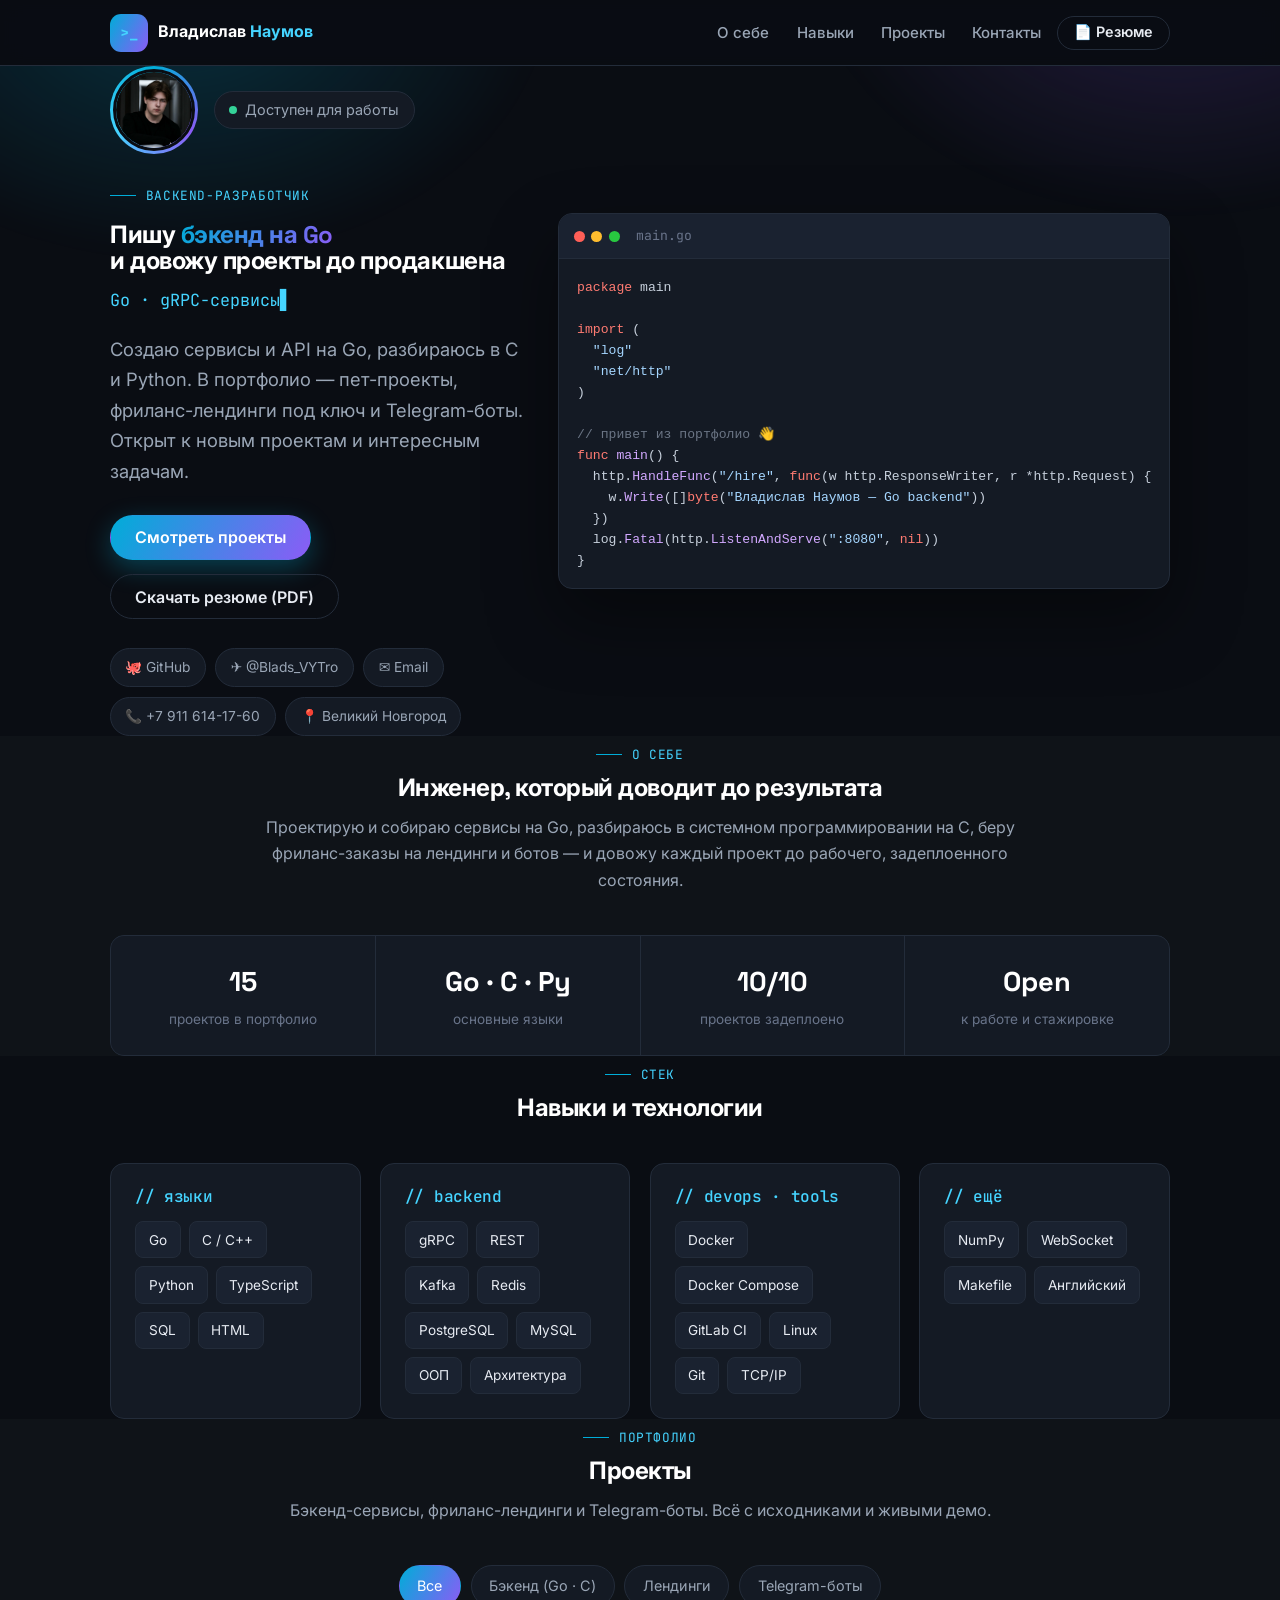
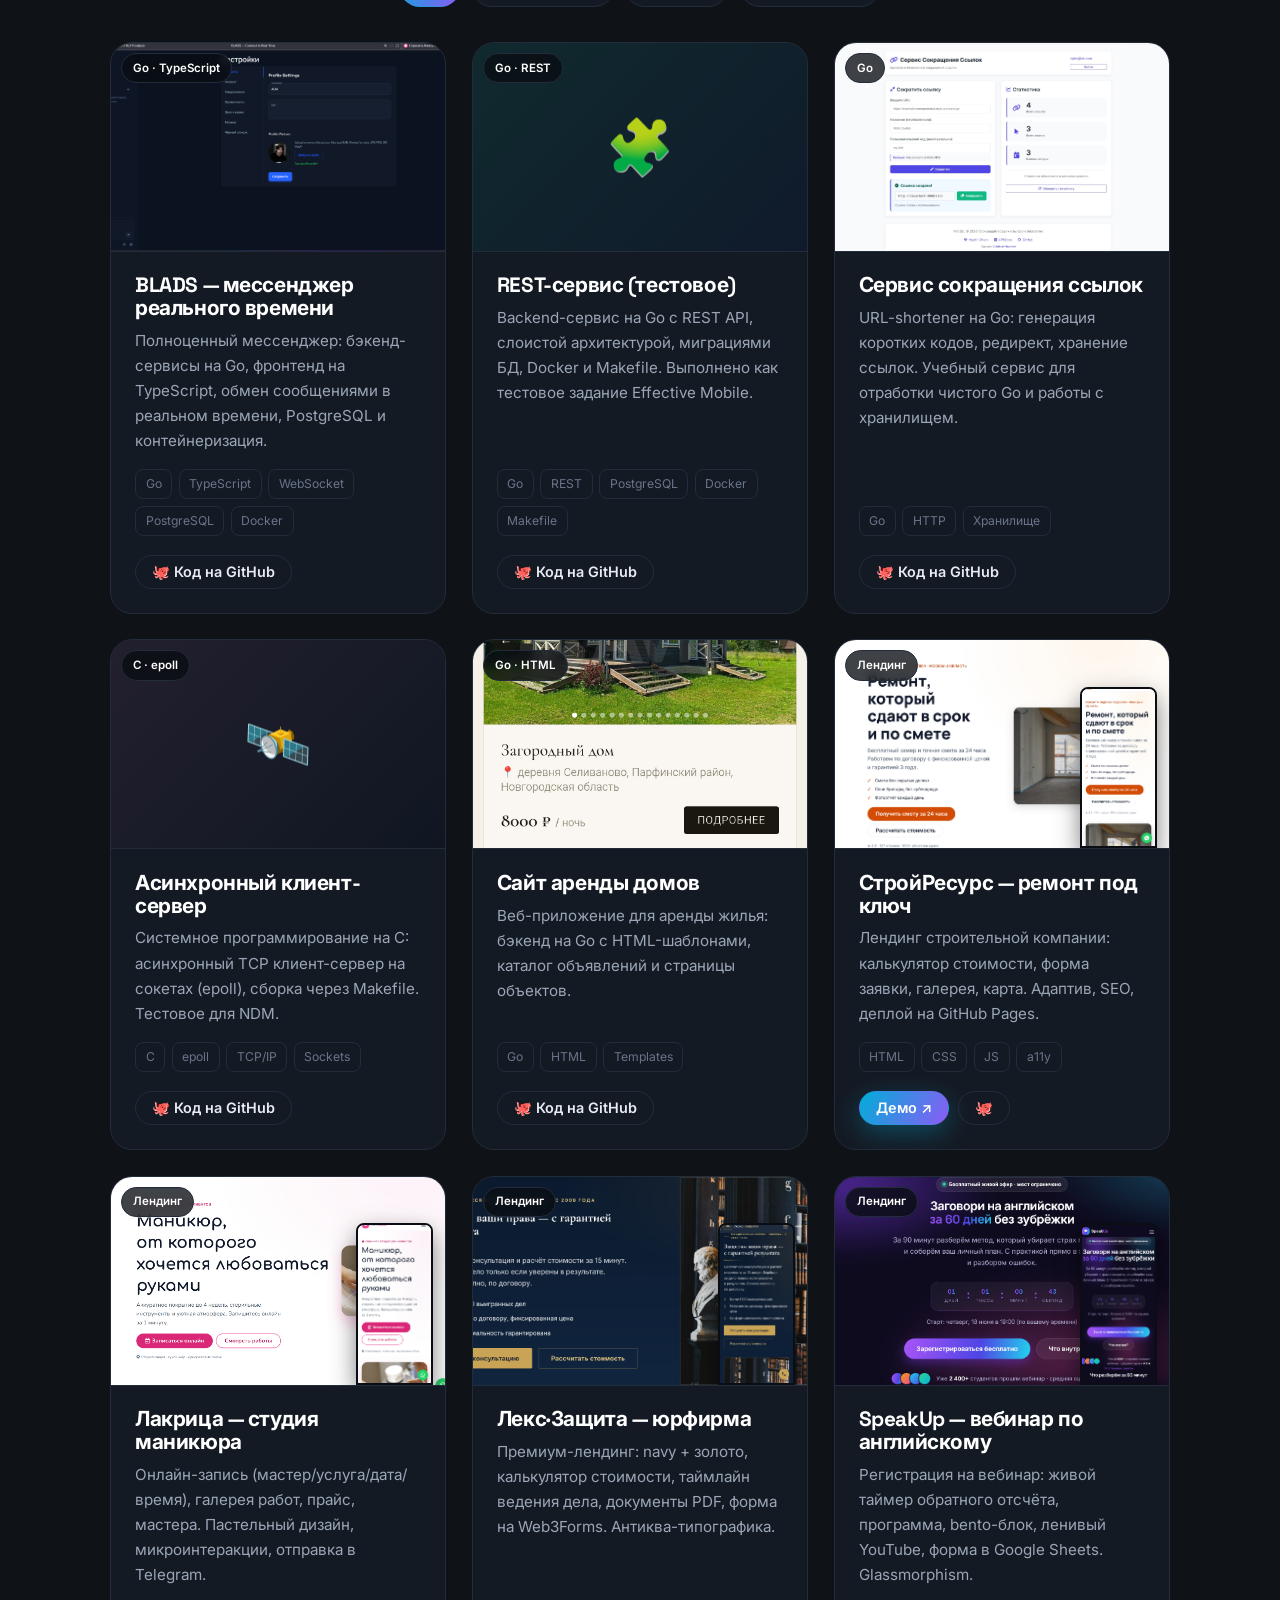
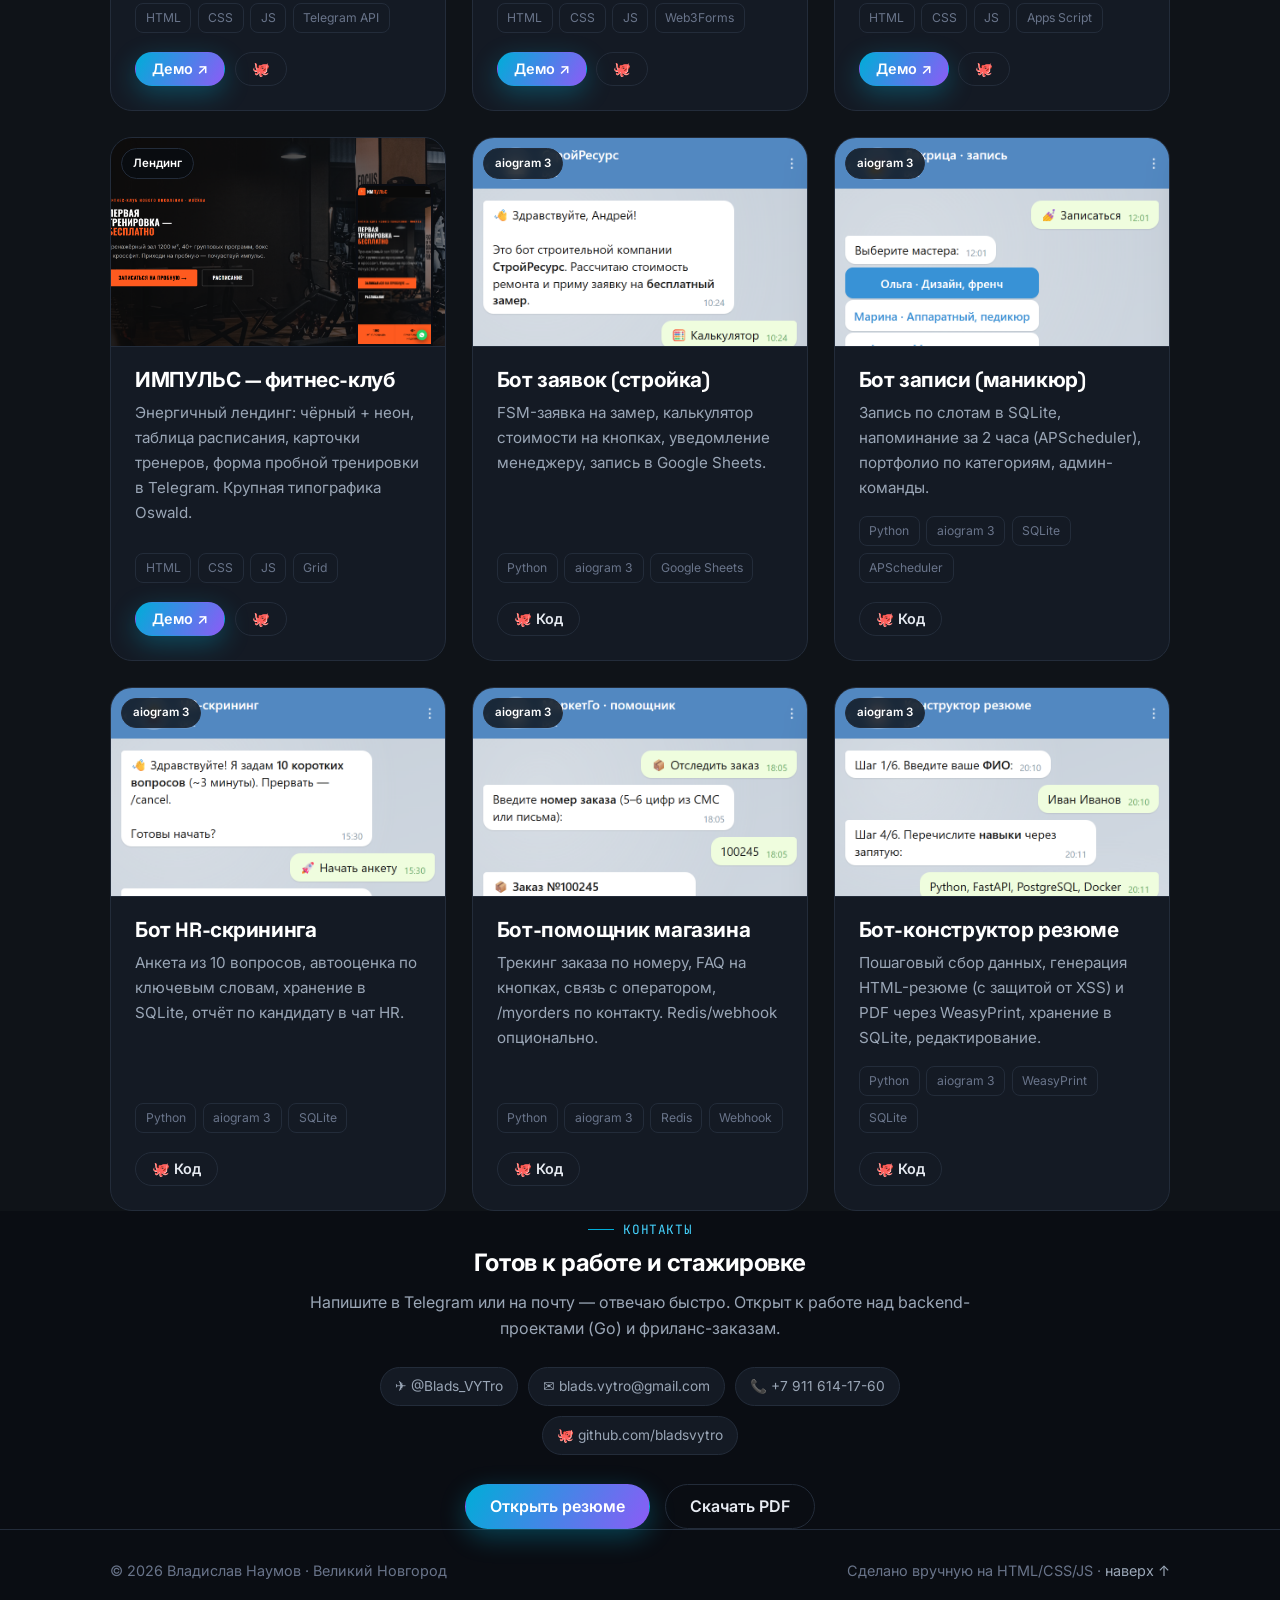
==== commit cfd163c2: "feat: реальные скриншоты на карточках сокращателя ссылок и аренды домов Co-Authored-By: Claude Opus " ====
--- a/index.html
+++ b/index.html
@@ -198,9 +198,7 @@
           </article>
 
           <article class="card" data-cat="backend">
-            <div class="card__media" style="display:grid;place-items:center;background:linear-gradient(135deg,#0d2733,#161029)">
-              <span style="font-size:3.4rem">🔗</span><span class="card__badge">Go</span>
-            </div>
+            <div class="card__media"><img class="shot" src="assets/img/shortlink.jpg" alt="Сервис сокращения ссылок — интерфейс" loading="lazy" /><span class="card__badge">Go</span></div>
             <div class="card__body">
               <h3 class="card__title">Сервис сокращения ссылок</h3>
               <p class="card__desc">URL-shortener на Go: генерация коротких кодов, редирект, хранение ссылок.
@@ -224,9 +222,7 @@
           </article>
 
           <article class="card" data-cat="backend">
-            <div class="card__media" style="display:grid;place-items:center;background:linear-gradient(135deg,#10222e,#1a1726)">
-              <span style="font-size:3.4rem">🏠</span><span class="card__badge">Go · HTML</span>
-            </div>
+            <div class="card__media"><img class="shot" src="assets/img/rental.jpg" alt="Сайт аренды домов — каталог" loading="lazy" style="object-position:center" /><span class="card__badge">Go · HTML</span></div>
             <div class="card__body">
               <h3 class="card__title">Сайт аренды домов</h3>
               <p class="card__desc">Веб-приложение для аренды жилья: бэкенд на Go с HTML-шаблонами,
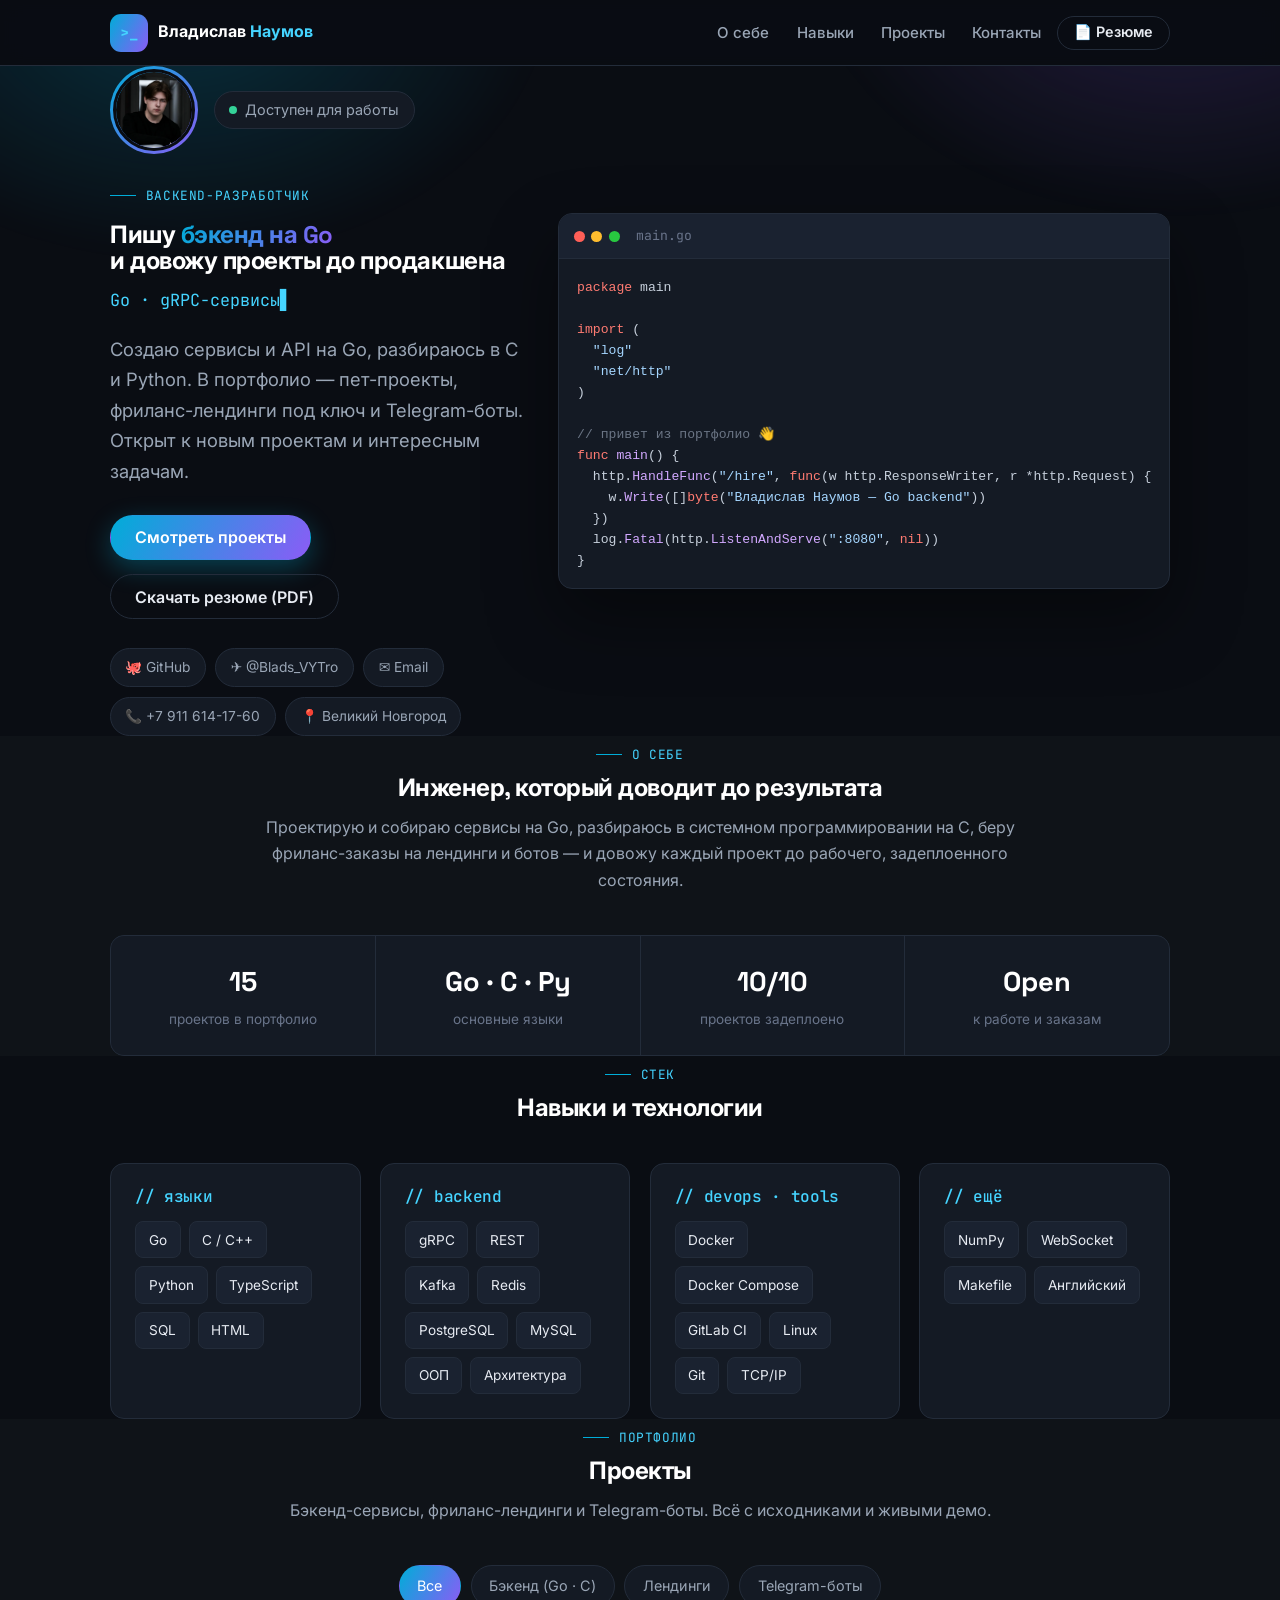
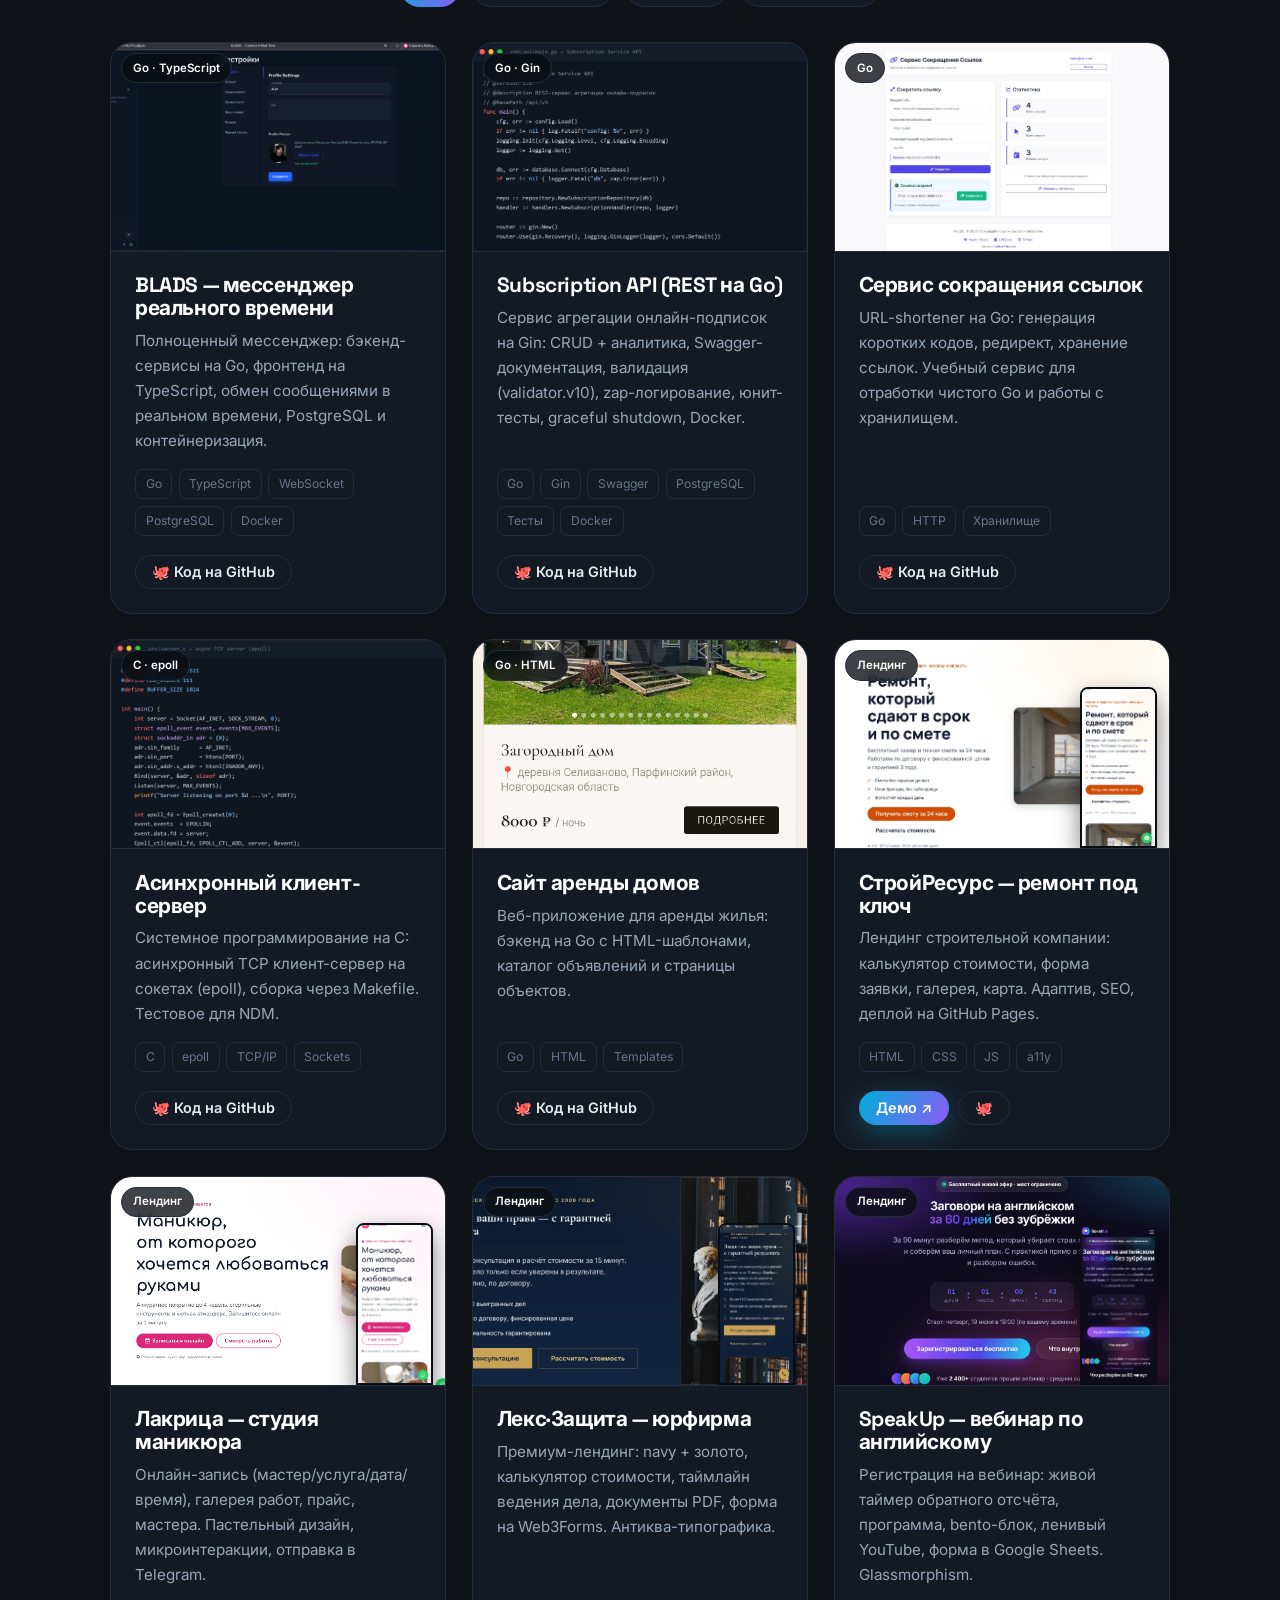
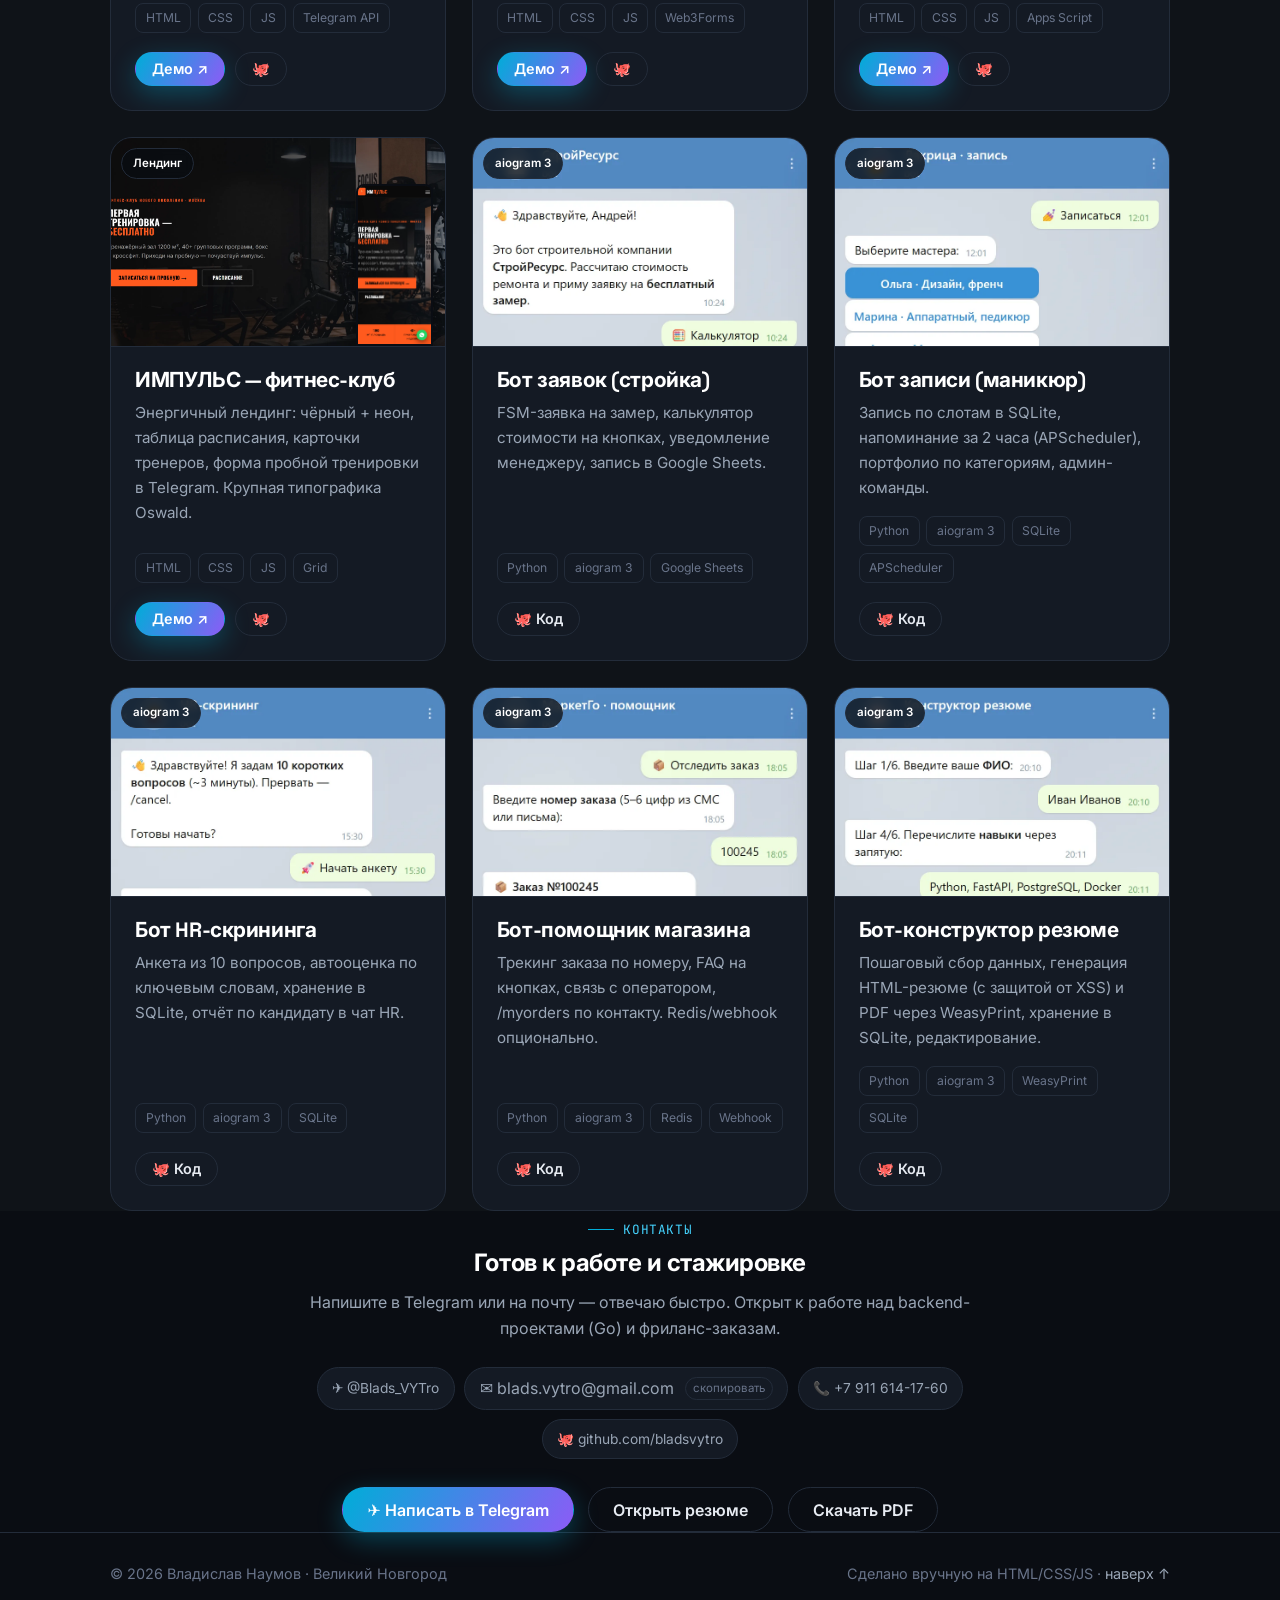
==== commit bd787070: "feat: даты образования, должность Golang Backend/удалёнка, 1-страничное резюме; скриншоты кода REST " ====
--- a/index.html
+++ b/index.html
@@ -40,6 +40,7 @@
 </head>
 <body>
   <a class="skip-link" href="#projects">Перейти к проектам</a>
+  <div class="progress" id="progress" aria-hidden="true"></div>
 
   <header class="site-header" id="top">
     <div class="container site-header__inner">
@@ -68,7 +69,7 @@
       <div class="container hero__inner">
         <div data-reveal>
           <div class="hero__id">
-            <span class="hero__avatar"><img src="assets/img/avatar.jpg" alt="Владислав Наумов" /></span>
+            <span class="hero__avatar"><img src="assets/img/avatar.webp" alt="Владислав Наумов" /></span>
             <span class="status"><i></i> Доступен для работы</span>
           </div>
           <p class="eyebrow">Backend-разработчик</p>
@@ -124,7 +125,7 @@
           <div class="stat"><b>15</b><span>проектов в портфолио</span></div>
           <div class="stat"><b>Go · C · Py</b><span>основные языки</span></div>
           <div class="stat"><b>10/10</b><span>проектов задеплоено</span></div>
-          <div class="stat"><b>Open</b><span>к работе и стажировке</span></div>
+          <div class="stat"><b>Open</b><span>к работе и заказам</span></div>
         </div>
       </div>
     </section>
@@ -174,7 +175,7 @@
 
           <!-- ===== Backend / pet projects ===== -->
           <article class="card" data-cat="backend">
-            <div class="card__media"><img class="shot" src="assets/img/messenger.png" alt="Мессенджер BLADS — интерфейс" loading="lazy" /><span class="card__badge">Go · TypeScript</span></div>
+            <div class="card__media"><img class="shot" src="assets/img/messenger.webp" alt="Мессенджер BLADS — интерфейс" loading="lazy" /><span class="card__badge">Go · TypeScript</span></div>
             <div class="card__body">
               <h3 class="card__title">BLADS — мессенджер реального времени</h3>
               <p class="card__desc">Полноценный мессенджер: бэкенд-сервисы на Go, фронтенд на TypeScript,
@@ -185,20 +186,18 @@
           </article>
 
           <article class="card" data-cat="backend">
-            <div class="card__media" style="display:grid;place-items:center;background:linear-gradient(135deg,#102a2e,#101a2b)">
-              <span style="font-size:3.4rem">🧩</span><span class="card__badge">Go · REST</span>
-            </div>
-            <div class="card__body">
-              <h3 class="card__title">REST-сервис (тестовое)</h3>
-              <p class="card__desc">Backend-сервис на Go с REST API, слоистой архитектурой, миграциями БД,
-                Docker и Makefile. Выполнено как тестовое задание Effective Mobile.</p>
-              <div class="card__tags"><span class="tag">Go</span><span class="tag">REST</span><span class="tag">PostgreSQL</span><span class="tag">Docker</span><span class="tag">Makefile</span></div>
+            <div class="card__media"><img class="shot" src="assets/img/rest-code.webp" alt="REST-сервис на Go — код main.go" loading="lazy" /><span class="card__badge">Go · Gin</span></div>
+            <div class="card__body">
+              <h3 class="card__title">Subscription API (REST на Go)</h3>
+              <p class="card__desc">Сервис агрегации онлайн-подписок на Gin: CRUD + аналитика, Swagger-документация,
+                валидация (validator.v10), zap-логирование, юнит-тесты, graceful shutdown, Docker.</p>
+              <div class="card__tags"><span class="tag">Go</span><span class="tag">Gin</span><span class="tag">Swagger</span><span class="tag">PostgreSQL</span><span class="tag">Тесты</span><span class="tag">Docker</span></div>
               <div class="card__links"><a class="btn btn--ghost btn--sm" href="https://github.com/bladsvytro/effective-mobile_test" target="_blank" rel="noopener">🐙 Код на GitHub</a></div>
             </div>
           </article>
 
           <article class="card" data-cat="backend">
-            <div class="card__media"><img class="shot" src="assets/img/shortlink.jpg" alt="Сервис сокращения ссылок — интерфейс" loading="lazy" /><span class="card__badge">Go</span></div>
+            <div class="card__media"><img class="shot" src="assets/img/shortlink.webp" alt="Сервис сокращения ссылок — интерфейс" loading="lazy" /><span class="card__badge">Go</span></div>
             <div class="card__body">
               <h3 class="card__title">Сервис сокращения ссылок</h3>
               <p class="card__desc">URL-shortener на Go: генерация коротких кодов, редирект, хранение ссылок.
@@ -209,9 +208,7 @@
           </article>
 
           <article class="card" data-cat="backend">
-            <div class="card__media" style="display:grid;place-items:center;background:linear-gradient(135deg,#23202e,#0f1622)">
-              <span style="font-size:3.4rem">🛰️</span><span class="card__badge">C · epoll</span>
-            </div>
+            <div class="card__media"><img class="shot" src="assets/img/ndm-code.webp" alt="Асинхронный сервер на C — код server.c (epoll)" loading="lazy" /><span class="card__badge">C · epoll</span></div>
             <div class="card__body">
               <h3 class="card__title">Асинхронный клиент-сервер</h3>
               <p class="card__desc">Системное программирование на C: асинхронный TCP клиент-сервер на сокетах
@@ -222,7 +219,7 @@
           </article>
 
           <article class="card" data-cat="backend">
-            <div class="card__media"><img class="shot" src="assets/img/rental.jpg" alt="Сайт аренды домов — каталог" loading="lazy" style="object-position:center" /><span class="card__badge">Go · HTML</span></div>
+            <div class="card__media"><img class="shot" src="assets/img/rental.webp" alt="Сайт аренды домов — каталог" loading="lazy" style="object-position:center" /><span class="card__badge">Go · HTML</span></div>
             <div class="card__body">
               <h3 class="card__title">Сайт аренды домов</h3>
               <p class="card__desc">Веб-приложение для аренды жилья: бэкенд на Go с HTML-шаблонами,
@@ -235,8 +232,8 @@
           <!-- ===== Landings ===== -->
           <article class="card" data-cat="landing">
             <div class="card__media collage">
-              <img class="desk" src="assets/img/construction-desktop.png" alt="Лендинг строительной компании" loading="lazy" />
-              <img class="phone" src="assets/img/construction-mobile.png" alt="Мобильная версия" loading="lazy" />
+              <img class="desk" src="assets/img/construction-desktop.webp" alt="Лендинг строительной компании" loading="lazy" />
+              <img class="phone" src="assets/img/construction-mobile.webp" alt="Мобильная версия" loading="lazy" />
               <span class="card__badge">Лендинг</span>
             </div>
             <div class="card__body">
@@ -253,8 +250,8 @@
 
           <article class="card" data-cat="landing">
             <div class="card__media collage">
-              <img class="desk" src="assets/img/nail-studio-desktop.png" alt="Лендинг студии маникюра" loading="lazy" />
-              <img class="phone" src="assets/img/nail-studio-mobile.png" alt="Мобильная версия" loading="lazy" />
+              <img class="desk" src="assets/img/nail-studio-desktop.webp" alt="Лендинг студии маникюра" loading="lazy" />
+              <img class="phone" src="assets/img/nail-studio-mobile.webp" alt="Мобильная версия" loading="lazy" />
               <span class="card__badge">Лендинг</span>
             </div>
             <div class="card__body">
@@ -271,8 +268,8 @@
 
           <article class="card" data-cat="landing">
             <div class="card__media collage">
-              <img class="desk" src="assets/img/legal-consult-desktop.png" alt="Лендинг юридической фирмы" loading="lazy" />
-              <img class="phone" src="assets/img/legal-consult-mobile.png" alt="Мобильная версия" loading="lazy" />
+              <img class="desk" src="assets/img/legal-consult-desktop.webp" alt="Лендинг юридической фирмы" loading="lazy" />
+              <img class="phone" src="assets/img/legal-consult-mobile.webp" alt="Мобильная версия" loading="lazy" />
               <span class="card__badge">Лендинг</span>
             </div>
             <div class="card__body">
@@ -289,8 +286,8 @@
 
           <article class="card" data-cat="landing">
             <div class="card__media collage">
-              <img class="desk" src="assets/img/english-webinar-desktop.png" alt="Лендинг вебинара по английскому" loading="lazy" />
-              <img class="phone" src="assets/img/english-webinar-mobile.png" alt="Мобильная версия" loading="lazy" />
+              <img class="desk" src="assets/img/english-webinar-desktop.webp" alt="Лендинг вебинара по английскому" loading="lazy" />
+              <img class="phone" src="assets/img/english-webinar-mobile.webp" alt="Мобильная версия" loading="lazy" />
               <span class="card__badge">Лендинг</span>
             </div>
             <div class="card__body">
@@ -307,8 +304,8 @@
 
           <article class="card" data-cat="landing">
             <div class="card__media collage">
-              <img class="desk" src="assets/img/fitness-club-desktop.png" alt="Лендинг фитнес-клуба" loading="lazy" />
-              <img class="phone" src="assets/img/fitness-club-mobile.png" alt="Мобильная версия" loading="lazy" />
+              <img class="desk" src="assets/img/fitness-club-desktop.webp" alt="Лендинг фитнес-клуба" loading="lazy" />
+              <img class="phone" src="assets/img/fitness-club-mobile.webp" alt="Мобильная версия" loading="lazy" />
               <span class="card__badge">Лендинг</span>
             </div>
             <div class="card__body">
@@ -325,7 +322,7 @@
 
           <!-- ===== Bots ===== -->
           <article class="card" data-cat="bot">
-            <div class="card__media"><img class="shot" src="assets/img/bot-construction.png" alt="Бот заявок строительной компании" loading="lazy" /><span class="card__badge">aiogram 3</span></div>
+            <div class="card__media"><img class="shot" src="assets/img/bot-construction.webp" alt="Бот заявок строительной компании" loading="lazy" /><span class="card__badge">aiogram 3</span></div>
             <div class="card__body">
               <h3 class="card__title">Бот заявок (стройка)</h3>
               <p class="card__desc">FSM-заявка на замер, калькулятор стоимости на кнопках, уведомление менеджеру,
@@ -336,7 +333,7 @@
           </article>
 
           <article class="card" data-cat="bot">
-            <div class="card__media"><img class="shot" src="assets/img/bot-nail.png" alt="Бот записи к маникюру" loading="lazy" /><span class="card__badge">aiogram 3</span></div>
+            <div class="card__media"><img class="shot" src="assets/img/bot-nail.webp" alt="Бот записи к маникюру" loading="lazy" /><span class="card__badge">aiogram 3</span></div>
             <div class="card__body">
               <h3 class="card__title">Бот записи (маникюр)</h3>
               <p class="card__desc">Запись по слотам в SQLite, напоминание за 2 часа (APScheduler), портфолио по
@@ -347,7 +344,7 @@
           </article>
 
           <article class="card" data-cat="bot">
-            <div class="card__media"><img class="shot" src="assets/img/bot-hr.png" alt="Бот HR-скрининга" loading="lazy" /><span class="card__badge">aiogram 3</span></div>
+            <div class="card__media"><img class="shot" src="assets/img/bot-hr.webp" alt="Бот HR-скрининга" loading="lazy" /><span class="card__badge">aiogram 3</span></div>
             <div class="card__body">
               <h3 class="card__title">Бот HR-скрининга</h3>
               <p class="card__desc">Анкета из 10 вопросов, автооценка по ключевым словам, хранение в SQLite,
@@ -358,7 +355,7 @@
           </article>
 
           <article class="card" data-cat="bot">
-            <div class="card__media"><img class="shot" src="assets/img/bot-shop.png" alt="Бот помощник магазина" loading="lazy" /><span class="card__badge">aiogram 3</span></div>
+            <div class="card__media"><img class="shot" src="assets/img/bot-shop.webp" alt="Бот помощник магазина" loading="lazy" /><span class="card__badge">aiogram 3</span></div>
             <div class="card__body">
               <h3 class="card__title">Бот-помощник магазина</h3>
               <p class="card__desc">Трекинг заказа по номеру, FAQ на кнопках, связь с оператором, /myorders по
@@ -369,7 +366,7 @@
           </article>
 
           <article class="card" data-cat="bot">
-            <div class="card__media"><img class="shot" src="assets/img/bot-resume.png" alt="Бот конструктор резюме" loading="lazy" /><span class="card__badge">aiogram 3</span></div>
+            <div class="card__media"><img class="shot" src="assets/img/bot-resume.webp" alt="Бот конструктор резюме" loading="lazy" /><span class="card__badge">aiogram 3</span></div>
             <div class="card__body">
               <h3 class="card__title">Бот-конструктор резюме</h3>
               <p class="card__desc">Пошаговый сбор данных, генерация HTML-резюме (с защитой от XSS) и PDF через
@@ -392,12 +389,13 @@
           над backend-проектами (Go) и фриланс-заказам.</p>
         <div class="hero__contacts" style="justify-content:center;margin-top:1.6rem">
           <a class="chip" href="https://t.me/Blads_VYTro" target="_blank" rel="noopener">✈️ @Blads_VYTro</a>
-          <a class="chip" href="mailto:blads.vytro@gmail.com">✉️ blads.vytro@gmail.com</a>
+          <button class="chip" type="button" data-copy="blads.vytro@gmail.com">✉️ blads.vytro@gmail.com <span class="copy-hint">скопировать</span></button>
           <a class="chip" href="tel:+79116141760">📞 +7 911 614-17-60</a>
           <a class="chip" href="https://github.com/bladsvytro" target="_blank" rel="noopener">🐙 github.com/bladsvytro</a>
         </div>
         <div class="hero__actions" style="justify-content:center;margin-top:1.8rem">
-          <a class="btn btn--primary" href="resume.html">Открыть резюме</a>
+          <a class="btn btn--primary" href="https://t.me/Blads_VYTro" target="_blank" rel="noopener">✈️ Написать в Telegram</a>
+          <a class="btn btn--ghost" href="resume.html">Открыть резюме</a>
           <a class="btn btn--ghost" href="assets/resume-naumov.pdf" download>Скачать PDF</a>
         </div>
       </div>
@@ -410,5 +408,12 @@
       <p>Сделано вручную на HTML/CSS/JS · <a href="#top">наверх ↑</a></p>
     </div>
   </footer>
+
+  <!-- Лайтбокс для скриншотов -->
+  <div class="lightbox" id="lightbox" aria-hidden="true">
+    <button class="lightbox__close" aria-label="Закрыть">✕</button>
+    <img id="lightbox-img" src="" alt="" />
+  </div>
+  <div class="toast" id="toast" role="status" aria-live="polite"></div>
 </body>
 </html>
--- a/css/style.css
+++ b/css/style.css
@@ -147,13 +147,38 @@
 [data-reveal].is-visible{opacity:1;transform:none}
 .is-hidden{display:none!important}
 
+/* Reading progress bar */
+.progress{position:fixed;top:0;left:0;height:3px;width:0;z-index:calc(var(--z-header) + 1);background:var(--grad);transition:width .1s linear}
+/* Active nav link */
+.nav__menu a.active{color:#fff}
+.nav__menu a.active::after{content:"";display:block;height:2px;border-radius:2px;background:var(--grad);margin-top:3px}
+
+/* chip as button */
+button.chip{font:inherit;cursor:pointer}
+.copy-hint{color:var(--faint);font-size:.72rem;border:1px solid var(--line);border-radius:var(--r-full);padding:1px 7px;margin-left:.2rem}
+button.chip:hover .copy-hint{color:var(--go-2);border-color:var(--go)}
+
+/* Lightbox */
+.card__media img.shot,.collage .desk{cursor:zoom-in}
+.lightbox{position:fixed;inset:0;z-index:var(--z-modal);display:none;place-items:center;padding:4vmin;
+  background:rgba(5,8,12,.9);backdrop-filter:blur(6px)}
+.lightbox.is-open{display:grid}
+.lightbox img{max-width:100%;max-height:92vh;border-radius:12px;border:1px solid var(--line);box-shadow:0 30px 80px rgba(0,0,0,.6)}
+.lightbox__close{position:absolute;top:18px;right:22px;width:44px;height:44px;border-radius:50%;border:1px solid var(--line);
+  background:var(--surface);color:#fff;font-size:1.2rem;cursor:pointer}
+.lightbox__close:hover{border-color:var(--go);color:var(--go-2)}
+
+/* Toast */
+.toast{position:fixed;left:50%;bottom:28px;translate:-50% 120%;z-index:var(--z-modal);background:var(--surface);
+  border:1px solid var(--go);color:#fff;padding:.7rem 1.2rem;border-radius:var(--r-full);font-size:.9rem;
+  box-shadow:0 10px 30px rgba(0,0,0,.4);opacity:0;transition:translate .3s var(--ease-out),opacity .3s}
+.toast.is-show{translate:-50% 0;opacity:1}
+
 /* Hero identity: avatar + status (изюминка) */
 .hero__id{display:flex;align-items:center;gap:1rem;margin-bottom:1.4rem}
 .hero__avatar{position:relative;width:88px;height:88px;border-radius:50%;padding:3px;display:inline-grid;place-items:center;
-  background:conic-gradient(from 0deg,var(--go),var(--violet),var(--go-2),var(--go));animation:spin 6s linear infinite}
+  background:linear-gradient(135deg,var(--go),var(--violet))}
 .hero__avatar img{width:100%;height:100%;border-radius:50%;object-fit:cover;border:3px solid var(--bg);background:var(--surface)}
-@keyframes spin{to{transform:rotate(360deg)}}
-@media (prefers-reduced-motion:reduce){.hero__avatar{animation:none}}
 .status{display:inline-flex;align-items:center;gap:.5rem;font-size:.9rem;color:var(--muted);background:var(--surface);border:1px solid var(--line);padding:.4rem .9rem;border-radius:var(--r-full)}
 .status i{width:8px;height:8px;border-radius:50%;background:#34d399;box-shadow:0 0 0 0 rgba(52,211,153,.6);animation:pulse 1.8s infinite}
 @keyframes pulse{0%{box-shadow:0 0 0 0 rgba(52,211,153,.5)}70%{box-shadow:0 0 0 9px rgba(52,211,153,0)}100%{box-shadow:0 0 0 0 rgba(52,211,153,0)}}
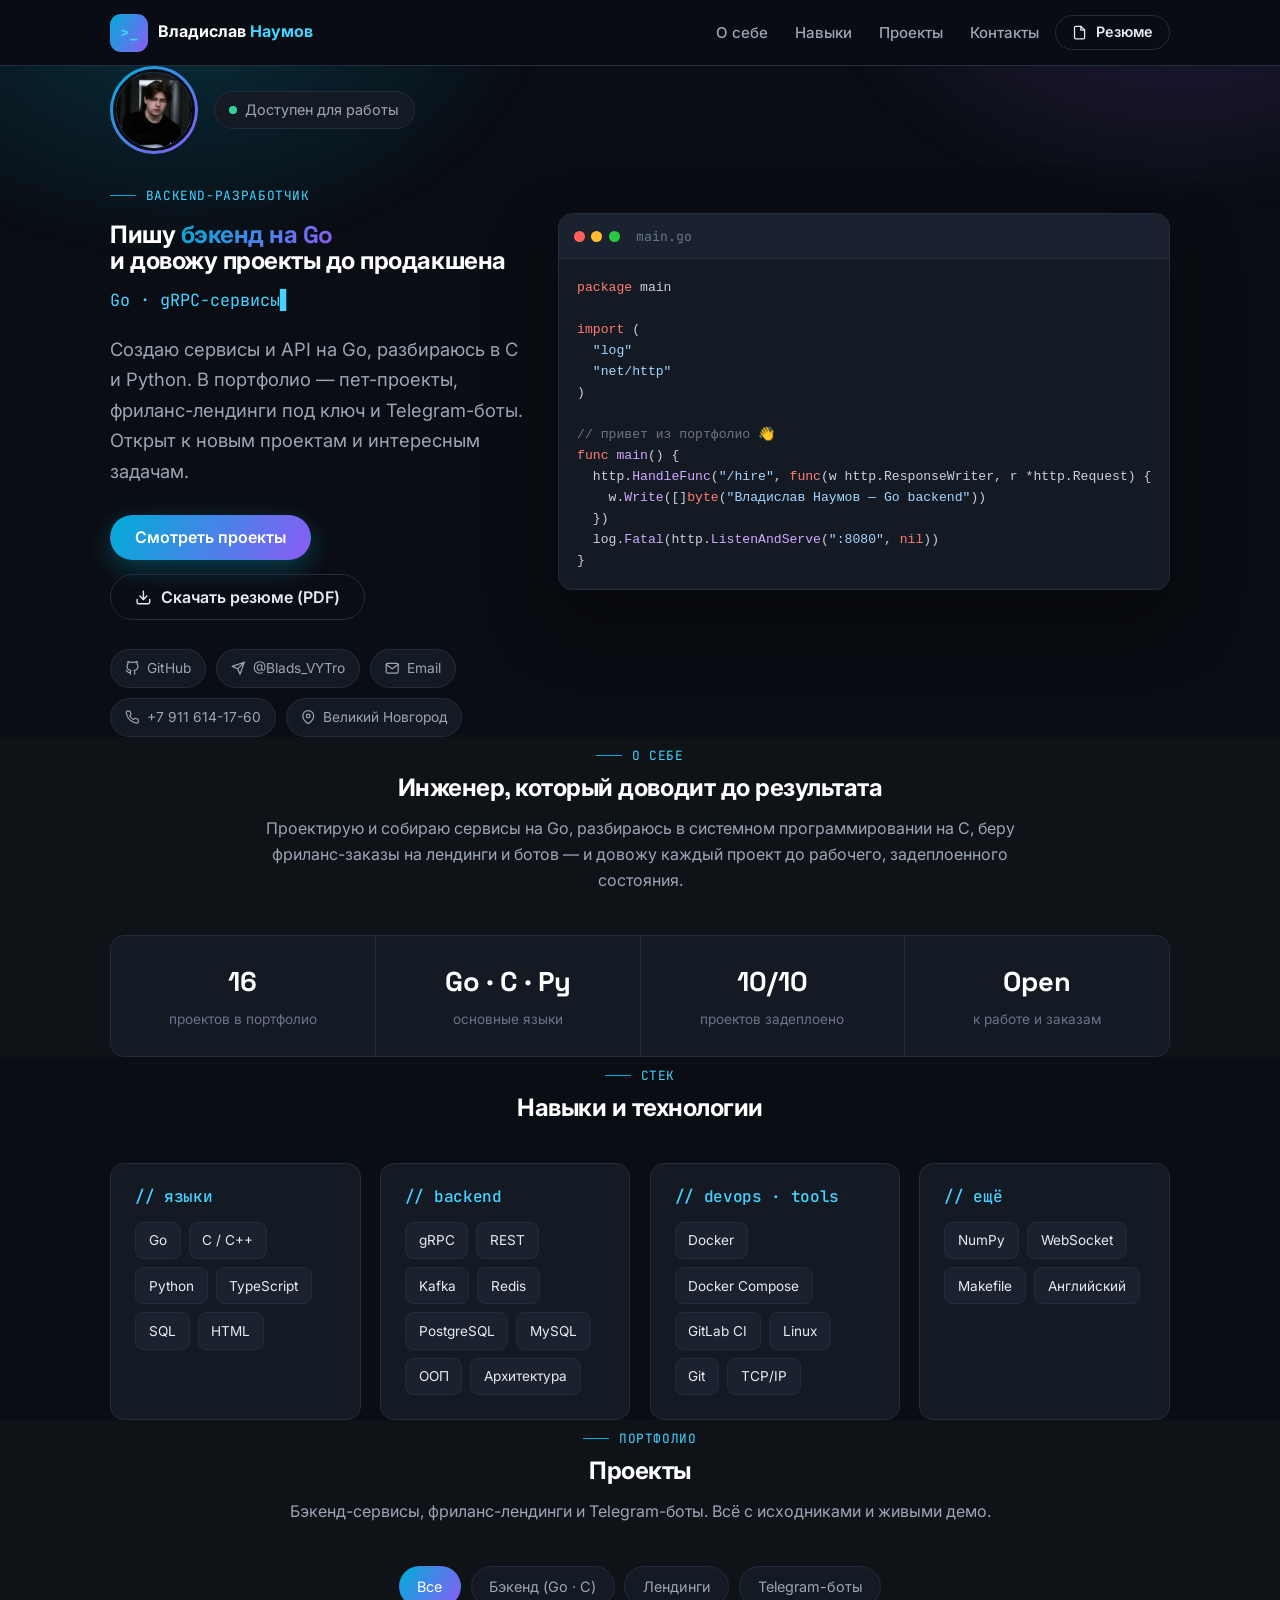
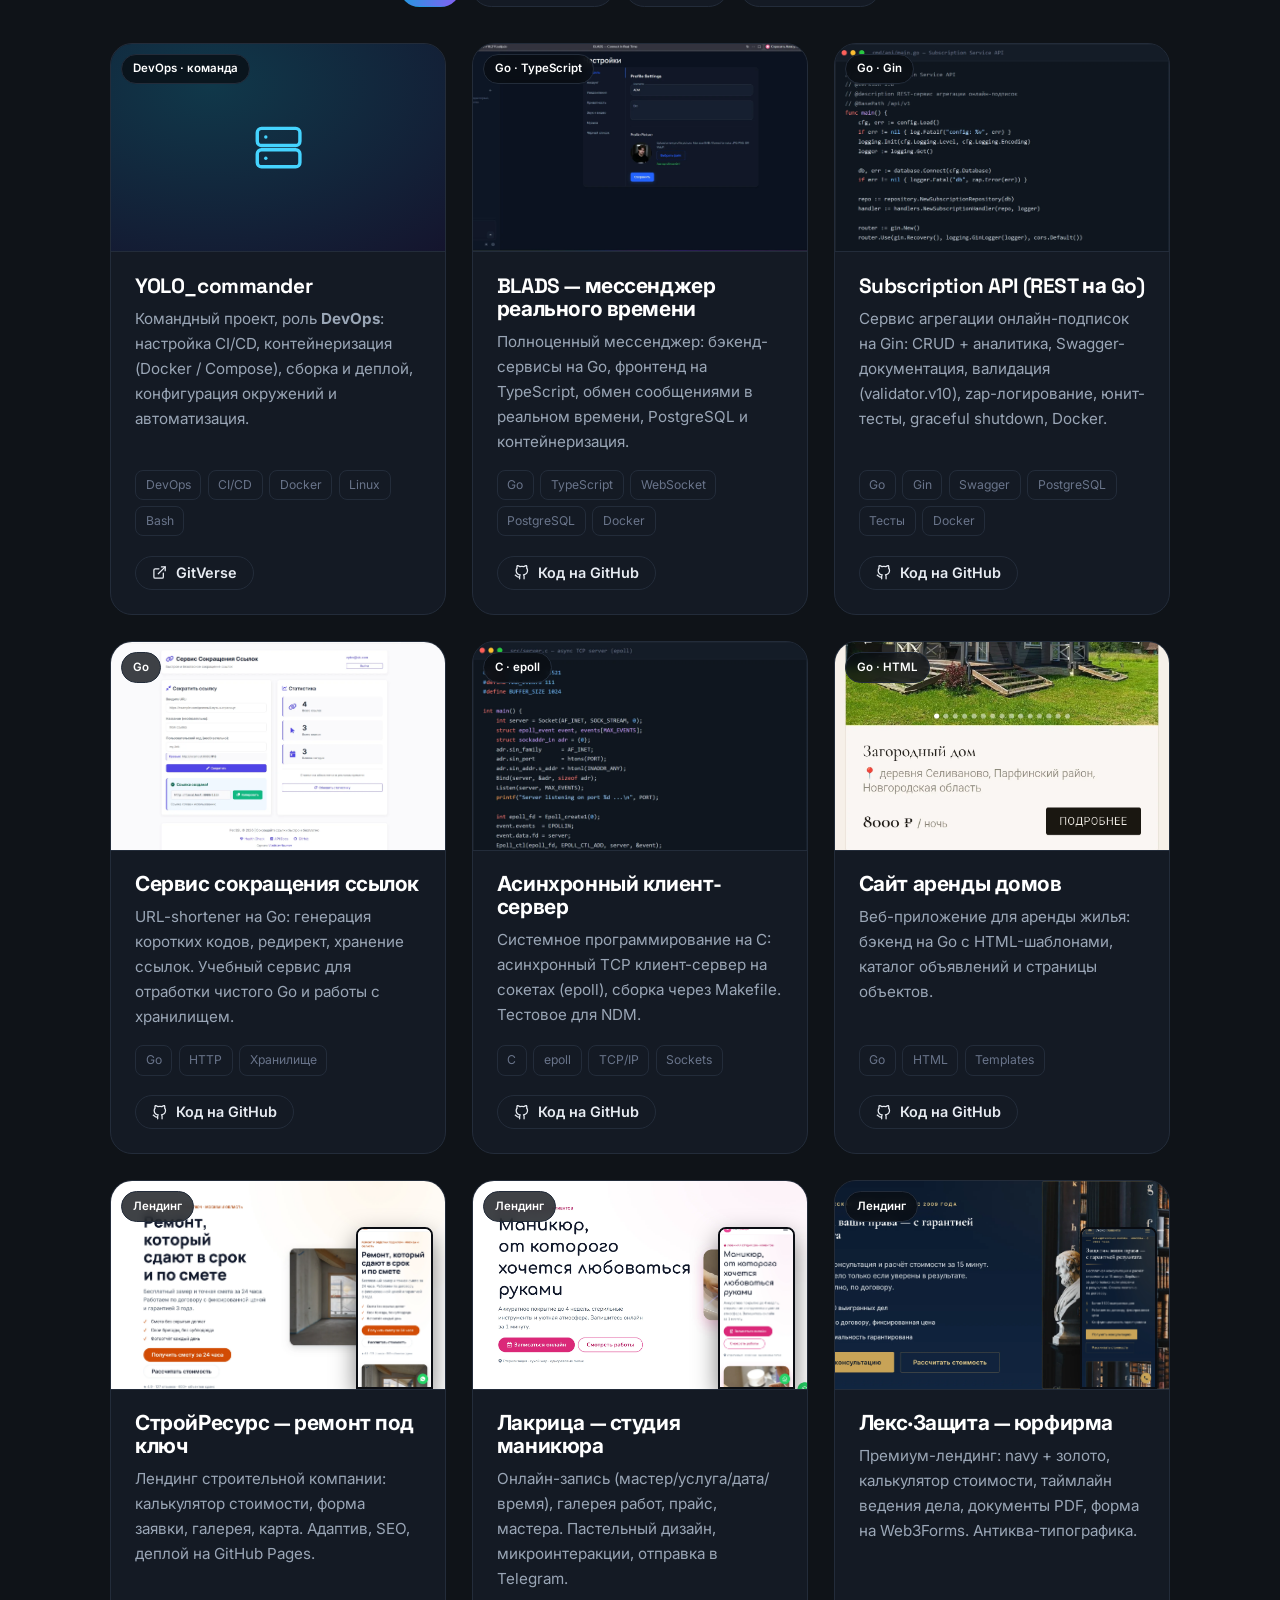
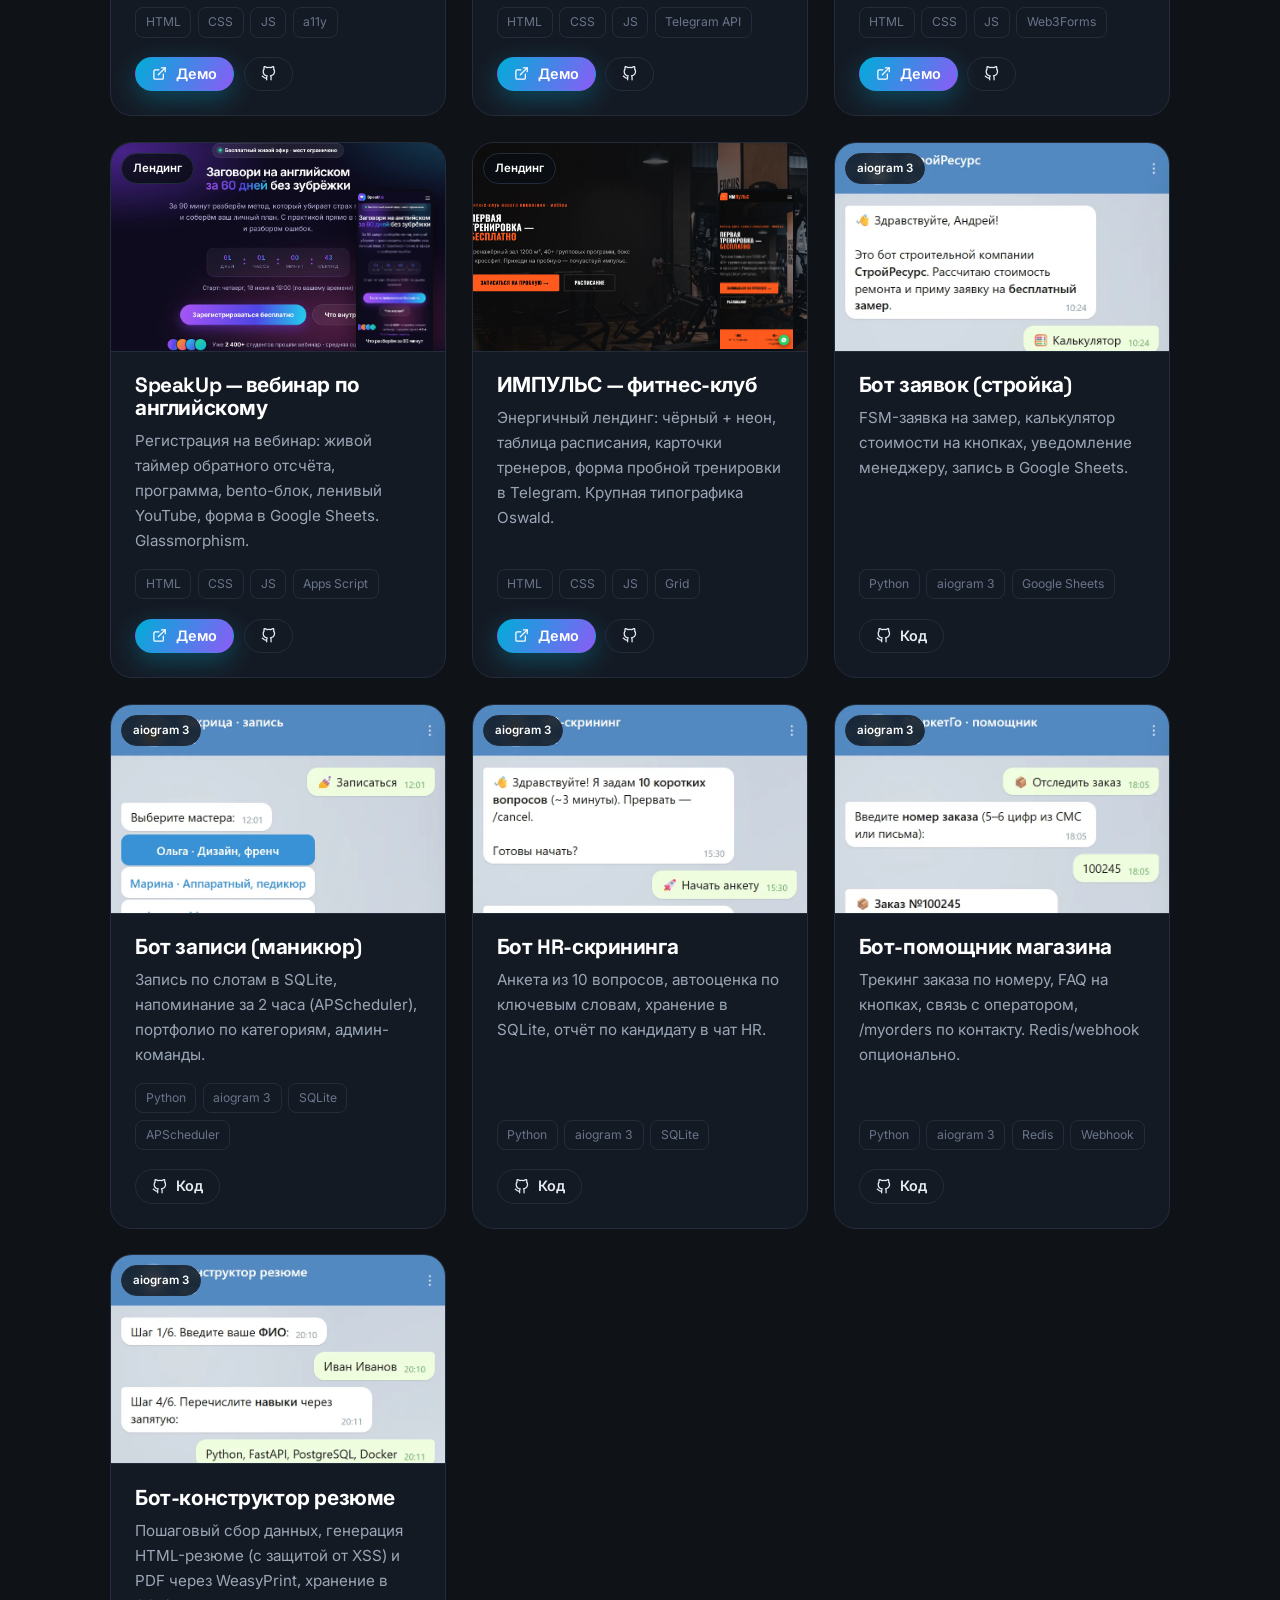
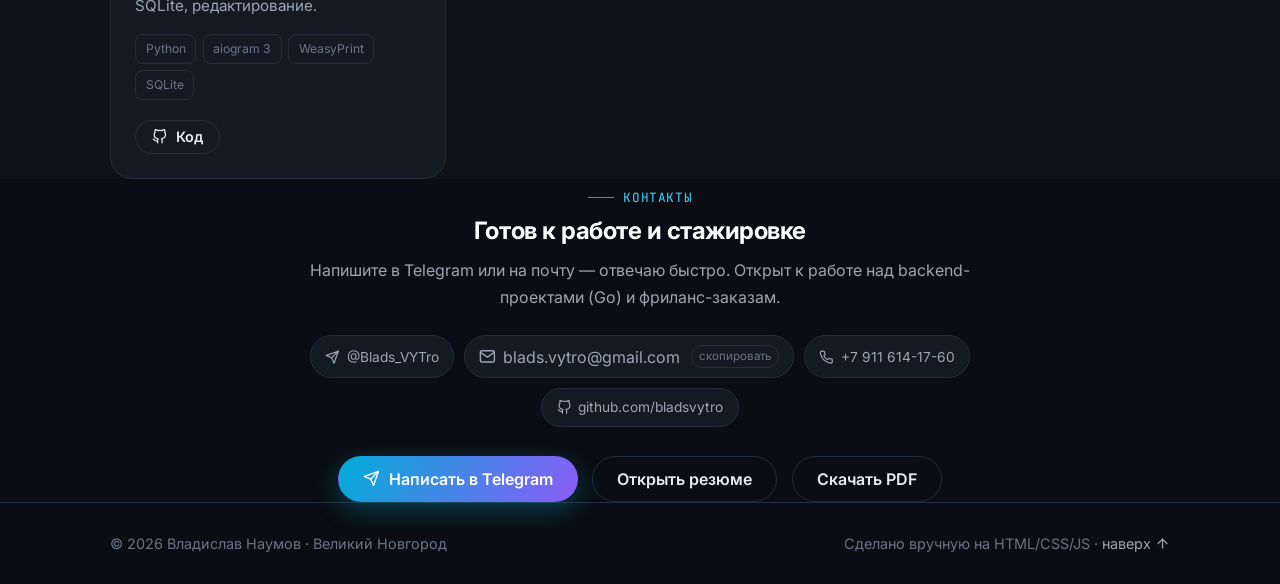
==== commit 6c689444: "feat: проект YOLO_commander (DevOps); навыки по реальному стеку; SVG-иконки вместо эмодзи; фикс кноп" ====
--- a/index.html
+++ b/index.html
@@ -41,6 +41,23 @@
 <body>
   <a class="skip-link" href="#projects">Перейти к проектам</a>
   <div class="progress" id="progress" aria-hidden="true"></div>
+
+  <!-- SVG-иконки (спрайт) -->
+  <svg width="0" height="0" style="position:absolute" aria-hidden="true">
+    <defs>
+      <symbol id="i-github" viewBox="0 0 24 24"><path d="M9 19c-5 1.5-5-2.5-7-3m14 6v-3.87a3.37 3.37 0 0 0-.94-2.61c3.14-.35 6.44-1.54 6.44-7A5.44 5.44 0 0 0 20 4.77 5.07 5.07 0 0 0 19.91 1S18.73.65 16 2.48a13.38 13.38 0 0 0-7 0C6.27.65 5.09 1 5.09 1A5.07 5.07 0 0 0 5 4.77a5.44 5.44 0 0 0-1.5 3.78c0 5.42 3.3 6.61 6.44 7A3.37 3.37 0 0 0 9 18.13V22"/></symbol>
+      <symbol id="i-tg" viewBox="0 0 24 24"><line x1="22" y1="2" x2="11" y2="13"/><polygon points="22 2 15 22 11 13 2 9 22 2"/></symbol>
+      <symbol id="i-mail" viewBox="0 0 24 24"><rect x="2" y="4" width="20" height="16" rx="2"/><polyline points="22,6 12,13 2,6"/></symbol>
+      <symbol id="i-phone" viewBox="0 0 24 24"><path d="M22 16.92v3a2 2 0 0 1-2.18 2 19.79 19.79 0 0 1-8.63-3.07 19.5 19.5 0 0 1-6-6 19.79 19.79 0 0 1-3.07-8.67A2 2 0 0 1 4.11 2h3a2 2 0 0 1 2 1.72 12.84 12.84 0 0 0 .7 2.81 2 2 0 0 1-.45 2.11L8.09 9.91a16 16 0 0 0 6 6l1.27-1.27a2 2 0 0 1 2.11-.45 12.84 12.84 0 0 0 2.81.7A2 2 0 0 1 22 16.92z"/></symbol>
+      <symbol id="i-pin" viewBox="0 0 24 24"><path d="M21 10c0 7-9 13-9 13s-9-6-9-13a9 9 0 0 1 18 0z"/><circle cx="12" cy="10" r="3"/></symbol>
+      <symbol id="i-globe" viewBox="0 0 24 24"><circle cx="12" cy="12" r="10"/><line x1="2" y1="12" x2="22" y2="12"/><path d="M12 2a15.3 15.3 0 0 1 4 10 15.3 15.3 0 0 1-4 10 15.3 15.3 0 0 1-4-10 15.3 15.3 0 0 1 4-10z"/></symbol>
+      <symbol id="i-download" viewBox="0 0 24 24"><path d="M21 15v4a2 2 0 0 1-2 2H5a2 2 0 0 1-2-2v-4"/><polyline points="7 10 12 15 17 10"/><line x1="12" y1="15" x2="12" y2="3"/></symbol>
+      <symbol id="i-ext" viewBox="0 0 24 24"><path d="M18 13v6a2 2 0 0 1-2 2H5a2 2 0 0 1-2-2V8a2 2 0 0 1 2-2h6"/><polyline points="15 3 21 3 21 9"/><line x1="10" y1="14" x2="21" y2="3"/></symbol>
+      <symbol id="i-up" viewBox="0 0 24 24"><line x1="12" y1="19" x2="12" y2="5"/><polyline points="5 12 12 5 19 12"/></symbol>
+      <symbol id="i-file" viewBox="0 0 24 24"><path d="M14 2H6a2 2 0 0 0-2 2v16a2 2 0 0 0 2 2h12a2 2 0 0 0 2-2V8z"/><polyline points="14 2 14 8 20 8"/></symbol>
+      <symbol id="i-server" viewBox="0 0 24 24"><rect x="2" y="3" width="20" height="8" rx="2"/><rect x="2" y="13" width="20" height="8" rx="2"/><line x1="6" y1="7" x2="6.01" y2="7"/><line x1="6" y1="17" x2="6.01" y2="17"/></symbol>
+    </defs>
+  </svg>
 
   <header class="site-header" id="top">
     <div class="container site-header__inner">
@@ -58,7 +75,7 @@
           <li><a href="#contact">Контакты</a></li>
         </ul>
       </nav>
-      <a class="btn btn--ghost btn--sm" href="resume.html">📄 Резюме</a>
+      <a class="btn btn--ghost btn--sm" href="resume.html"><svg class="ic"><use href="#i-file"/></svg> Резюме</a>
     </div>
   </header>
 
@@ -79,14 +96,14 @@
             фриланс-лендинги под ключ и Telegram-боты. Открыт к новым проектам и интересным задачам.</p>
           <div class="hero__actions">
             <a class="btn btn--primary" href="#projects">Смотреть проекты</a>
-            <a class="btn btn--ghost" href="assets/resume-naumov.pdf" download>Скачать резюме (PDF)</a>
+            <a class="btn btn--ghost" href="assets/resume-naumov.pdf" download><svg class="ic"><use href="#i-download"/></svg> Скачать резюме (PDF)</a>
           </div>
           <div class="hero__contacts">
-            <a class="chip" href="https://github.com/bladsvytro" target="_blank" rel="noopener">🐙 GitHub</a>
-            <a class="chip" href="https://t.me/Blads_VYTro" target="_blank" rel="noopener">✈️ @Blads_VYTro</a>
-            <a class="chip" href="mailto:blads.vytro@gmail.com">✉️ Email</a>
-            <a class="chip" href="tel:+79116141760">📞 +7 911 614-17-60</a>
-            <span class="chip">📍 Великий Новгород</span>
+            <a class="chip" href="https://github.com/bladsvytro" target="_blank" rel="noopener"><svg class="ic"><use href="#i-github"/></svg> GitHub</a>
+            <a class="chip" href="https://t.me/Blads_VYTro" target="_blank" rel="noopener"><svg class="ic"><use href="#i-tg"/></svg> @Blads_VYTro</a>
+            <a class="chip" href="mailto:blads.vytro@gmail.com"><svg class="ic"><use href="#i-mail"/></svg> Email</a>
+            <a class="chip" href="tel:+79116141760"><svg class="ic"><use href="#i-phone"/></svg> +7 911 614-17-60</a>
+            <span class="chip"><svg class="ic"><use href="#i-pin"/></svg> Великий Новгород</span>
           </div>
         </div>
         <div data-reveal>
@@ -122,7 +139,7 @@
             рабочего, задеплоенного состояния.</p>
         </div>
         <div class="stats" data-reveal>
-          <div class="stat"><b>15</b><span>проектов в портфолио</span></div>
+          <div class="stat"><b>16</b><span>проектов в портфолио</span></div>
           <div class="stat"><b>Go · C · Py</b><span>основные языки</span></div>
           <div class="stat"><b>10/10</b><span>проектов задеплоено</span></div>
           <div class="stat"><b>Open</b><span>к работе и заказам</span></div>
@@ -175,13 +192,27 @@
 
           <!-- ===== Backend / pet projects ===== -->
           <article class="card" data-cat="backend">
+            <div class="card__media" style="display:grid;place-items:center;background:radial-gradient(120% 120% at 30% 20%,#10384a,#15102a)">
+              <svg class="ic" style="width:3.2rem;height:3.2rem;color:var(--go-2);stroke-width:1.6"><use href="#i-server"/></svg>
+              <span class="card__badge">DevOps · команда</span>
+            </div>
+            <div class="card__body">
+              <h3 class="card__title">YOLO_commander</h3>
+              <p class="card__desc">Командный проект, роль <b>DevOps</b>: настройка CI/CD, контейнеризация
+                (Docker / Compose), сборка и деплой, конфигурация окружений и автоматизация.</p>
+              <div class="card__tags"><span class="tag">DevOps</span><span class="tag">CI/CD</span><span class="tag">Docker</span><span class="tag">Linux</span><span class="tag">Bash</span></div>
+              <div class="card__links"><a class="btn btn--ghost btn--sm" href="https://gitverse.ru/3311yolo_organization/YOLO_commander" target="_blank" rel="noopener"><svg class="ic"><use href="#i-ext"/></svg> GitVerse</a></div>
+            </div>
+          </article>
+
+          <article class="card" data-cat="backend">
             <div class="card__media"><img class="shot" src="assets/img/messenger.webp" alt="Мессенджер BLADS — интерфейс" loading="lazy" /><span class="card__badge">Go · TypeScript</span></div>
             <div class="card__body">
               <h3 class="card__title">BLADS — мессенджер реального времени</h3>
               <p class="card__desc">Полноценный мессенджер: бэкенд-сервисы на Go, фронтенд на TypeScript,
                 обмен сообщениями в реальном времени, PostgreSQL и контейнеризация.</p>
               <div class="card__tags"><span class="tag">Go</span><span class="tag">TypeScript</span><span class="tag">WebSocket</span><span class="tag">PostgreSQL</span><span class="tag">Docker</span></div>
-              <div class="card__links"><a class="btn btn--ghost btn--sm" href="https://github.com/bladsvytro/Blads_massanger" target="_blank" rel="noopener">🐙 Код на GitHub</a></div>
+              <div class="card__links"><a class="btn btn--ghost btn--sm" href="https://github.com/bladsvytro/Blads_massanger" target="_blank" rel="noopener"><svg class="ic"><use href="#i-github"/></svg> Код на GitHub</a></div>
             </div>
           </article>
 
@@ -192,7 +223,7 @@
               <p class="card__desc">Сервис агрегации онлайн-подписок на Gin: CRUD + аналитика, Swagger-документация,
                 валидация (validator.v10), zap-логирование, юнит-тесты, graceful shutdown, Docker.</p>
               <div class="card__tags"><span class="tag">Go</span><span class="tag">Gin</span><span class="tag">Swagger</span><span class="tag">PostgreSQL</span><span class="tag">Тесты</span><span class="tag">Docker</span></div>
-              <div class="card__links"><a class="btn btn--ghost btn--sm" href="https://github.com/bladsvytro/effective-mobile_test" target="_blank" rel="noopener">🐙 Код на GitHub</a></div>
+              <div class="card__links"><a class="btn btn--ghost btn--sm" href="https://github.com/bladsvytro/effective-mobile_test" target="_blank" rel="noopener"><svg class="ic"><use href="#i-github"/></svg> Код на GitHub</a></div>
             </div>
           </article>
 
@@ -203,7 +234,7 @@
               <p class="card__desc">URL-shortener на Go: генерация коротких кодов, редирект, хранение ссылок.
                 Учебный сервис для отработки чистого Go и работы с хранилищем.</p>
               <div class="card__tags"><span class="tag">Go</span><span class="tag">HTTP</span><span class="tag">Хранилище</span></div>
-              <div class="card__links"><a class="btn btn--ghost btn--sm" href="https://github.com/bladsvytro/Shortlink-servise-Go" target="_blank" rel="noopener">🐙 Код на GitHub</a></div>
+              <div class="card__links"><a class="btn btn--ghost btn--sm" href="https://github.com/bladsvytro/Shortlink-servise-Go" target="_blank" rel="noopener"><svg class="ic"><use href="#i-github"/></svg> Код на GitHub</a></div>
             </div>
           </article>
 
@@ -214,7 +245,7 @@
               <p class="card__desc">Системное программирование на C: асинхронный TCP клиент-сервер на сокетах
                 (epoll), сборка через Makefile. Тестовое для NDM.</p>
               <div class="card__tags"><span class="tag">C</span><span class="tag">epoll</span><span class="tag">TCP/IP</span><span class="tag">Sockets</span></div>
-              <div class="card__links"><a class="btn btn--ghost btn--sm" href="https://github.com/bladsvytro/NDM_Test" target="_blank" rel="noopener">🐙 Код на GitHub</a></div>
+              <div class="card__links"><a class="btn btn--ghost btn--sm" href="https://github.com/bladsvytro/NDM_Test" target="_blank" rel="noopener"><svg class="ic"><use href="#i-github"/></svg> Код на GitHub</a></div>
             </div>
           </article>
 
@@ -225,7 +256,7 @@
               <p class="card__desc">Веб-приложение для аренды жилья: бэкенд на Go с HTML-шаблонами,
                 каталог объявлений и страницы объектов.</p>
               <div class="card__tags"><span class="tag">Go</span><span class="tag">HTML</span><span class="tag">Templates</span></div>
-              <div class="card__links"><a class="btn btn--ghost btn--sm" href="https://github.com/bladsvytro/home_Arenda" target="_blank" rel="noopener">🐙 Код на GitHub</a></div>
+              <div class="card__links"><a class="btn btn--ghost btn--sm" href="https://github.com/bladsvytro/home_Arenda" target="_blank" rel="noopener"><svg class="ic"><use href="#i-github"/></svg> Код на GitHub</a></div>
             </div>
           </article>
 
@@ -242,8 +273,8 @@
                 галерея, карта. Адаптив, SEO, деплой на GitHub Pages.</p>
               <div class="card__tags"><span class="tag">HTML</span><span class="tag">CSS</span><span class="tag">JS</span><span class="tag">a11y</span></div>
               <div class="card__links">
-                <a class="btn btn--primary btn--sm" href="https://bladsvytro.github.io/construction-landing/" target="_blank" rel="noopener">Демо ↗</a>
-                <a class="btn btn--ghost btn--sm" href="https://github.com/bladsvytro/construction-landing" target="_blank" rel="noopener">🐙</a>
+                <a class="btn btn--primary btn--sm" href="https://bladsvytro.github.io/construction-landing/" target="_blank" rel="noopener"><svg class="ic"><use href="#i-ext"/></svg> Демо</a>
+                <a class="btn btn--ghost btn--sm" href="https://github.com/bladsvytro/construction-landing" target="_blank" rel="noopener" aria-label="GitHub"><svg class="ic"><use href="#i-github"/></svg></a>
               </div>
             </div>
           </article>
@@ -260,8 +291,8 @@
                 Пастельный дизайн, микроинтеракции, отправка в Telegram.</p>
               <div class="card__tags"><span class="tag">HTML</span><span class="tag">CSS</span><span class="tag">JS</span><span class="tag">Telegram API</span></div>
               <div class="card__links">
-                <a class="btn btn--primary btn--sm" href="https://bladsvytro.github.io/nail-studio-landing/" target="_blank" rel="noopener">Демо ↗</a>
-                <a class="btn btn--ghost btn--sm" href="https://github.com/bladsvytro/nail-studio-landing" target="_blank" rel="noopener">🐙</a>
+                <a class="btn btn--primary btn--sm" href="https://bladsvytro.github.io/nail-studio-landing/" target="_blank" rel="noopener"><svg class="ic"><use href="#i-ext"/></svg> Демо</a>
+                <a class="btn btn--ghost btn--sm" href="https://github.com/bladsvytro/nail-studio-landing" target="_blank" rel="noopener" aria-label="GitHub"><svg class="ic"><use href="#i-github"/></svg></a>
               </div>
             </div>
           </article>
@@ -278,8 +309,8 @@
                 документы PDF, форма на Web3Forms. Антиква-типографика.</p>
               <div class="card__tags"><span class="tag">HTML</span><span class="tag">CSS</span><span class="tag">JS</span><span class="tag">Web3Forms</span></div>
               <div class="card__links">
-                <a class="btn btn--primary btn--sm" href="https://bladsvytro.github.io/legal-consult-landing/" target="_blank" rel="noopener">Демо ↗</a>
-                <a class="btn btn--ghost btn--sm" href="https://github.com/bladsvytro/legal-consult-landing" target="_blank" rel="noopener">🐙</a>
+                <a class="btn btn--primary btn--sm" href="https://bladsvytro.github.io/legal-consult-landing/" target="_blank" rel="noopener"><svg class="ic"><use href="#i-ext"/></svg> Демо</a>
+                <a class="btn btn--ghost btn--sm" href="https://github.com/bladsvytro/legal-consult-landing" target="_blank" rel="noopener" aria-label="GitHub"><svg class="ic"><use href="#i-github"/></svg></a>
               </div>
             </div>
           </article>
@@ -296,8 +327,8 @@
                 ленивый YouTube, форма в Google Sheets. Glassmorphism.</p>
               <div class="card__tags"><span class="tag">HTML</span><span class="tag">CSS</span><span class="tag">JS</span><span class="tag">Apps Script</span></div>
               <div class="card__links">
-                <a class="btn btn--primary btn--sm" href="https://bladsvytro.github.io/english-webinar-landing/" target="_blank" rel="noopener">Демо ↗</a>
-                <a class="btn btn--ghost btn--sm" href="https://github.com/bladsvytro/english-webinar-landing" target="_blank" rel="noopener">🐙</a>
+                <a class="btn btn--primary btn--sm" href="https://bladsvytro.github.io/english-webinar-landing/" target="_blank" rel="noopener"><svg class="ic"><use href="#i-ext"/></svg> Демо</a>
+                <a class="btn btn--ghost btn--sm" href="https://github.com/bladsvytro/english-webinar-landing" target="_blank" rel="noopener" aria-label="GitHub"><svg class="ic"><use href="#i-github"/></svg></a>
               </div>
             </div>
           </article>
@@ -314,8 +345,8 @@
                 форма пробной тренировки в Telegram. Крупная типографика Oswald.</p>
               <div class="card__tags"><span class="tag">HTML</span><span class="tag">CSS</span><span class="tag">JS</span><span class="tag">Grid</span></div>
               <div class="card__links">
-                <a class="btn btn--primary btn--sm" href="https://bladsvytro.github.io/fitness-club-landing/" target="_blank" rel="noopener">Демо ↗</a>
-                <a class="btn btn--ghost btn--sm" href="https://github.com/bladsvytro/fitness-club-landing" target="_blank" rel="noopener">🐙</a>
+                <a class="btn btn--primary btn--sm" href="https://bladsvytro.github.io/fitness-club-landing/" target="_blank" rel="noopener"><svg class="ic"><use href="#i-ext"/></svg> Демо</a>
+                <a class="btn btn--ghost btn--sm" href="https://github.com/bladsvytro/fitness-club-landing" target="_blank" rel="noopener" aria-label="GitHub"><svg class="ic"><use href="#i-github"/></svg></a>
               </div>
             </div>
           </article>
@@ -328,7 +359,7 @@
               <p class="card__desc">FSM-заявка на замер, калькулятор стоимости на кнопках, уведомление менеджеру,
                 запись в Google Sheets.</p>
               <div class="card__tags"><span class="tag">Python</span><span class="tag">aiogram 3</span><span class="tag">Google Sheets</span></div>
-              <div class="card__links"><a class="btn btn--ghost btn--sm" href="https://github.com/bladsvytro/construction-leadbot" target="_blank" rel="noopener">🐙 Код</a></div>
+              <div class="card__links"><a class="btn btn--ghost btn--sm" href="https://github.com/bladsvytro/construction-leadbot" target="_blank" rel="noopener"><svg class="ic"><use href="#i-github"/></svg> Код</a></div>
             </div>
           </article>
 
@@ -339,7 +370,7 @@
               <p class="card__desc">Запись по слотам в SQLite, напоминание за 2 часа (APScheduler), портфолио по
                 категориям, админ-команды.</p>
               <div class="card__tags"><span class="tag">Python</span><span class="tag">aiogram 3</span><span class="tag">SQLite</span><span class="tag">APScheduler</span></div>
-              <div class="card__links"><a class="btn btn--ghost btn--sm" href="https://github.com/bladsvytro/nail-booking-bot" target="_blank" rel="noopener">🐙 Код</a></div>
+              <div class="card__links"><a class="btn btn--ghost btn--sm" href="https://github.com/bladsvytro/nail-booking-bot" target="_blank" rel="noopener"><svg class="ic"><use href="#i-github"/></svg> Код</a></div>
             </div>
           </article>
 
@@ -350,7 +381,7 @@
               <p class="card__desc">Анкета из 10 вопросов, автооценка по ключевым словам, хранение в SQLite,
                 отчёт по кандидату в чат HR.</p>
               <div class="card__tags"><span class="tag">Python</span><span class="tag">aiogram 3</span><span class="tag">SQLite</span></div>
-              <div class="card__links"><a class="btn btn--ghost btn--sm" href="https://github.com/bladsvytro/hr-screening-bot" target="_blank" rel="noopener">🐙 Код</a></div>
+              <div class="card__links"><a class="btn btn--ghost btn--sm" href="https://github.com/bladsvytro/hr-screening-bot" target="_blank" rel="noopener"><svg class="ic"><use href="#i-github"/></svg> Код</a></div>
             </div>
           </article>
 
@@ -361,7 +392,7 @@
               <p class="card__desc">Трекинг заказа по номеру, FAQ на кнопках, связь с оператором, /myorders по
                 контакту. Redis/webhook опционально.</p>
               <div class="card__tags"><span class="tag">Python</span><span class="tag">aiogram 3</span><span class="tag">Redis</span><span class="tag">Webhook</span></div>
-              <div class="card__links"><a class="btn btn--ghost btn--sm" href="https://github.com/bladsvytro/shop-assistant-bot" target="_blank" rel="noopener">🐙 Код</a></div>
+              <div class="card__links"><a class="btn btn--ghost btn--sm" href="https://github.com/bladsvytro/shop-assistant-bot" target="_blank" rel="noopener"><svg class="ic"><use href="#i-github"/></svg> Код</a></div>
             </div>
           </article>
 
@@ -372,7 +403,7 @@
               <p class="card__desc">Пошаговый сбор данных, генерация HTML-резюме (с защитой от XSS) и PDF через
                 WeasyPrint, хранение в SQLite, редактирование.</p>
               <div class="card__tags"><span class="tag">Python</span><span class="tag">aiogram 3</span><span class="tag">WeasyPrint</span><span class="tag">SQLite</span></div>
-              <div class="card__links"><a class="btn btn--ghost btn--sm" href="https://github.com/bladsvytro/resume-builder-bot" target="_blank" rel="noopener">🐙 Код</a></div>
+              <div class="card__links"><a class="btn btn--ghost btn--sm" href="https://github.com/bladsvytro/resume-builder-bot" target="_blank" rel="noopener"><svg class="ic"><use href="#i-github"/></svg> Код</a></div>
             </div>
           </article>
 
@@ -388,13 +419,13 @@
         <p class="section__subtitle">Напишите в Telegram или на почту — отвечаю быстро. Открыт к работе
           над backend-проектами (Go) и фриланс-заказам.</p>
         <div class="hero__contacts" style="justify-content:center;margin-top:1.6rem">
-          <a class="chip" href="https://t.me/Blads_VYTro" target="_blank" rel="noopener">✈️ @Blads_VYTro</a>
-          <button class="chip" type="button" data-copy="blads.vytro@gmail.com">✉️ blads.vytro@gmail.com <span class="copy-hint">скопировать</span></button>
-          <a class="chip" href="tel:+79116141760">📞 +7 911 614-17-60</a>
-          <a class="chip" href="https://github.com/bladsvytro" target="_blank" rel="noopener">🐙 github.com/bladsvytro</a>
+          <a class="chip" href="https://t.me/Blads_VYTro" target="_blank" rel="noopener"><svg class="ic"><use href="#i-tg"/></svg> @Blads_VYTro</a>
+          <button class="chip" type="button" data-copy="blads.vytro@gmail.com"><svg class="ic"><use href="#i-mail"/></svg> blads.vytro@gmail.com <span class="copy-hint">скопировать</span></button>
+          <a class="chip" href="tel:+79116141760"><svg class="ic"><use href="#i-phone"/></svg> +7 911 614-17-60</a>
+          <a class="chip" href="https://github.com/bladsvytro" target="_blank" rel="noopener"><svg class="ic"><use href="#i-github"/></svg> github.com/bladsvytro</a>
         </div>
         <div class="hero__actions" style="justify-content:center;margin-top:1.8rem">
-          <a class="btn btn--primary" href="https://t.me/Blads_VYTro" target="_blank" rel="noopener">✈️ Написать в Telegram</a>
+          <a class="btn btn--primary" href="https://t.me/Blads_VYTro" target="_blank" rel="noopener"><svg class="ic"><use href="#i-tg"/></svg> Написать в Telegram</a>
           <a class="btn btn--ghost" href="resume.html">Открыть резюме</a>
           <a class="btn btn--ghost" href="assets/resume-naumov.pdf" download>Скачать PDF</a>
         </div>
@@ -405,7 +436,7 @@
   <footer class="site-footer">
     <div class="container site-footer__inner">
       <p>© <span id="year">2026</span> Владислав Наумов · Великий Новгород</p>
-      <p>Сделано вручную на HTML/CSS/JS · <a href="#top">наверх ↑</a></p>
+      <p>Сделано вручную на HTML/CSS/JS · <a href="#top" data-top>наверх <svg class="ic"><use href="#i-up"/></svg></a></p>
     </div>
   </footer>
 
--- a/css/style.css
+++ b/css/style.css
@@ -147,6 +147,9 @@
 [data-reveal].is-visible{opacity:1;transform:none}
 .is-hidden{display:none!important}
 
+/* SVG icons */
+.ic{width:1.05em;height:1.05em;stroke:currentColor;fill:none;stroke-width:2;stroke-linecap:round;stroke-linejoin:round;flex:none;vertical-align:-.15em}
+
 /* Reading progress bar */
 .progress{position:fixed;top:0;left:0;height:3px;width:0;z-index:calc(var(--z-header) + 1);background:var(--grad);transition:width .1s linear}
 /* Active nav link */
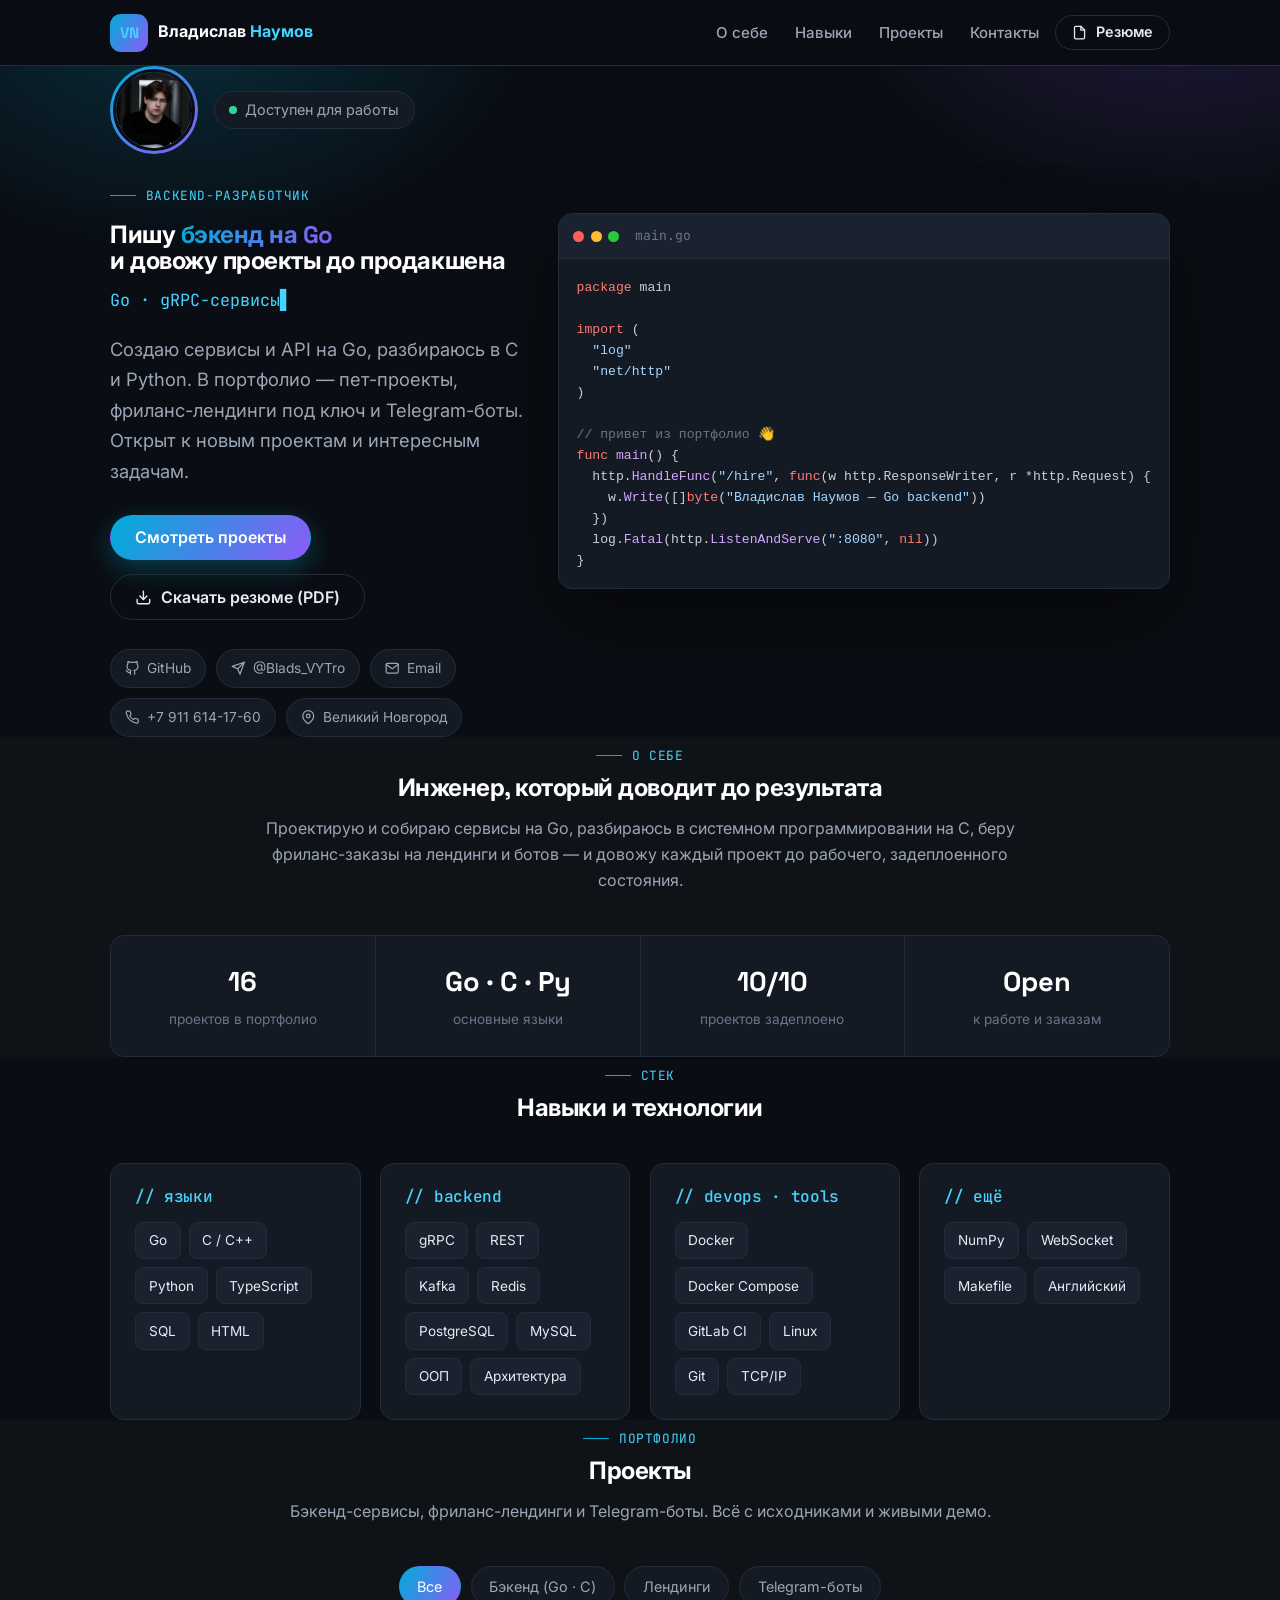
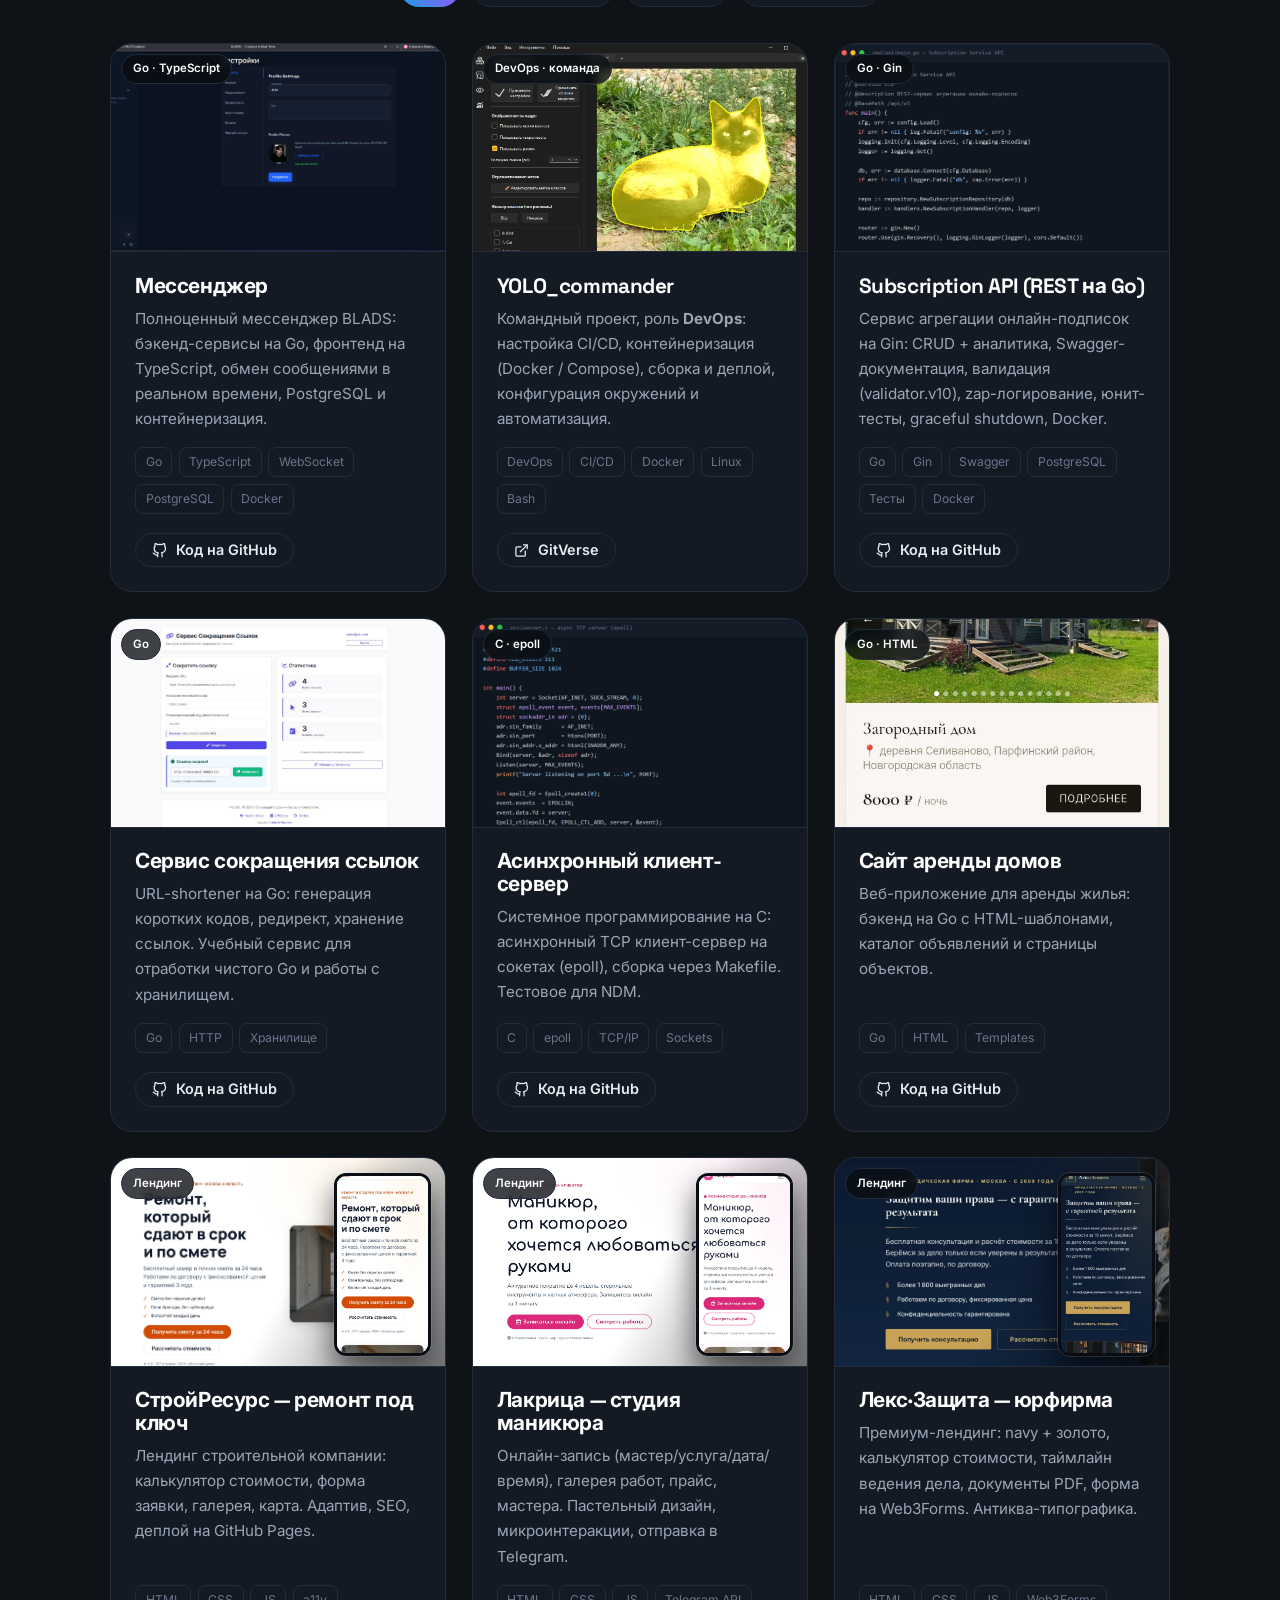
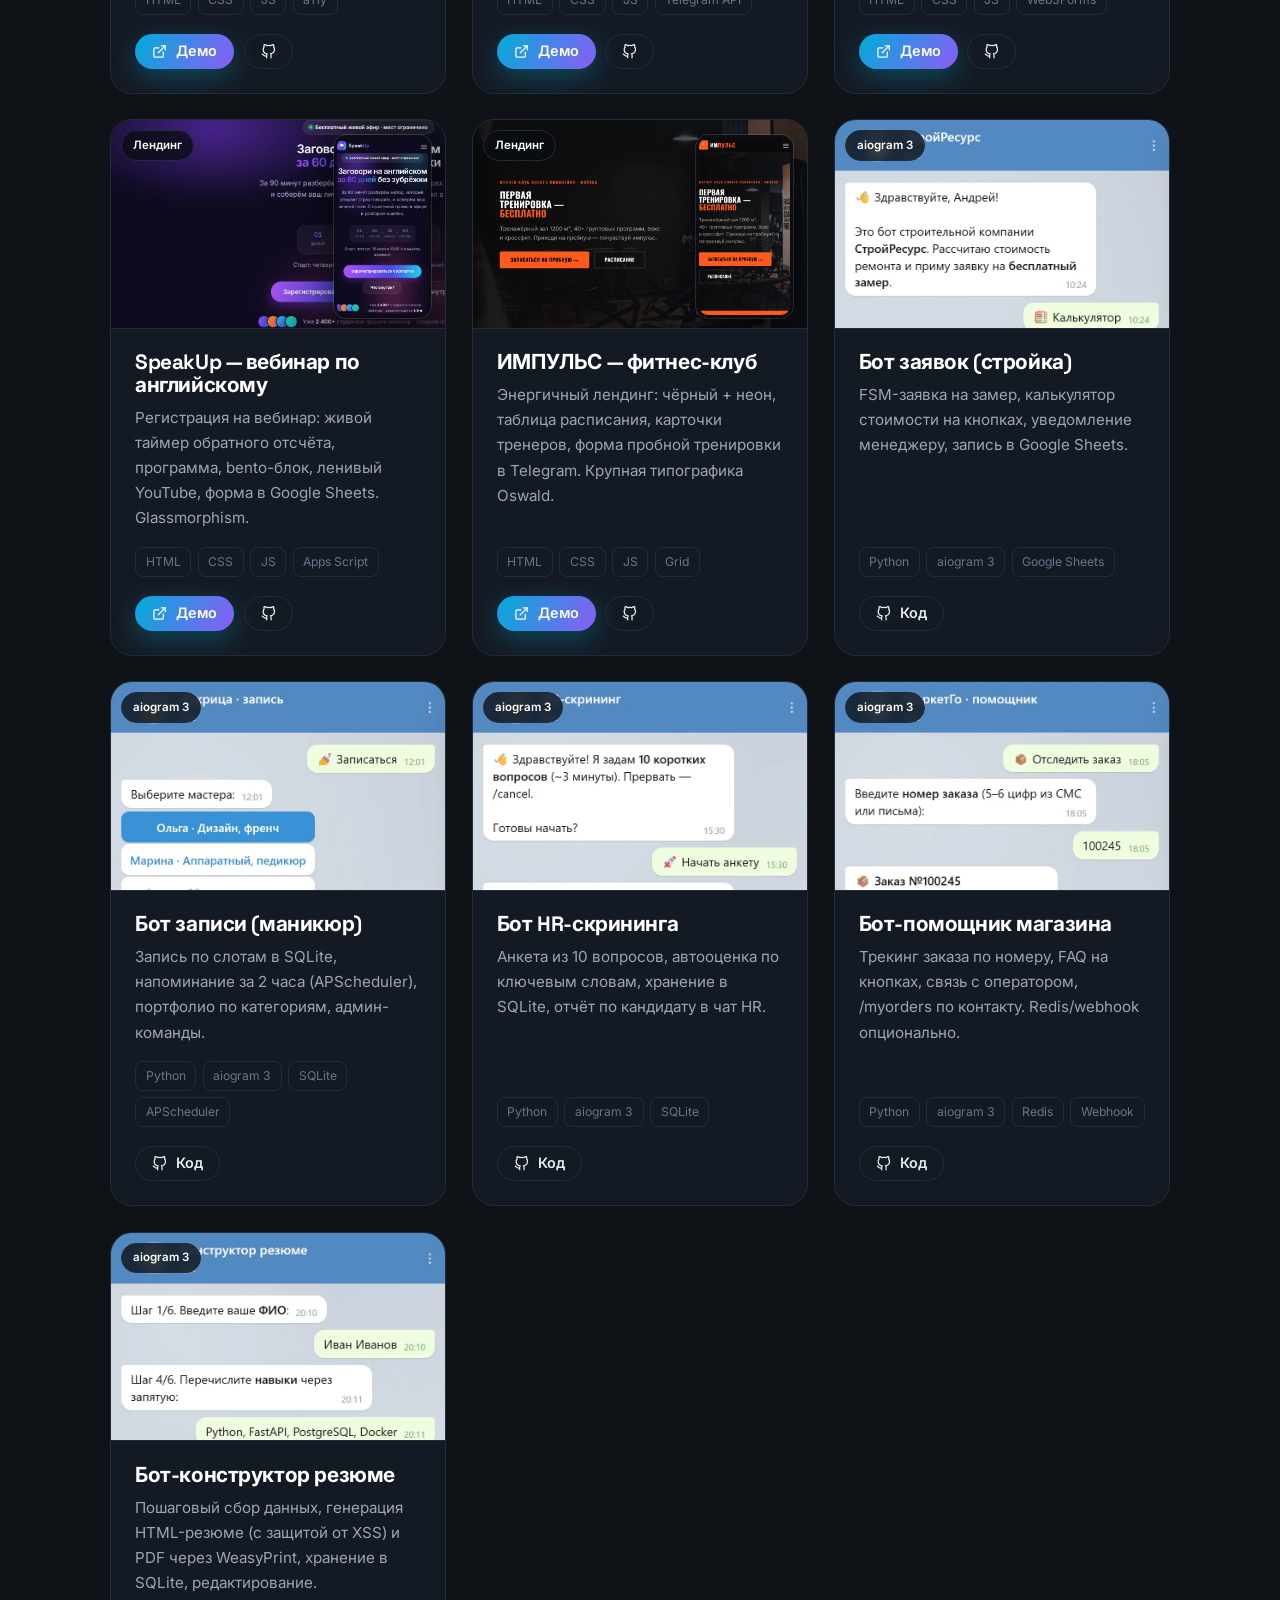
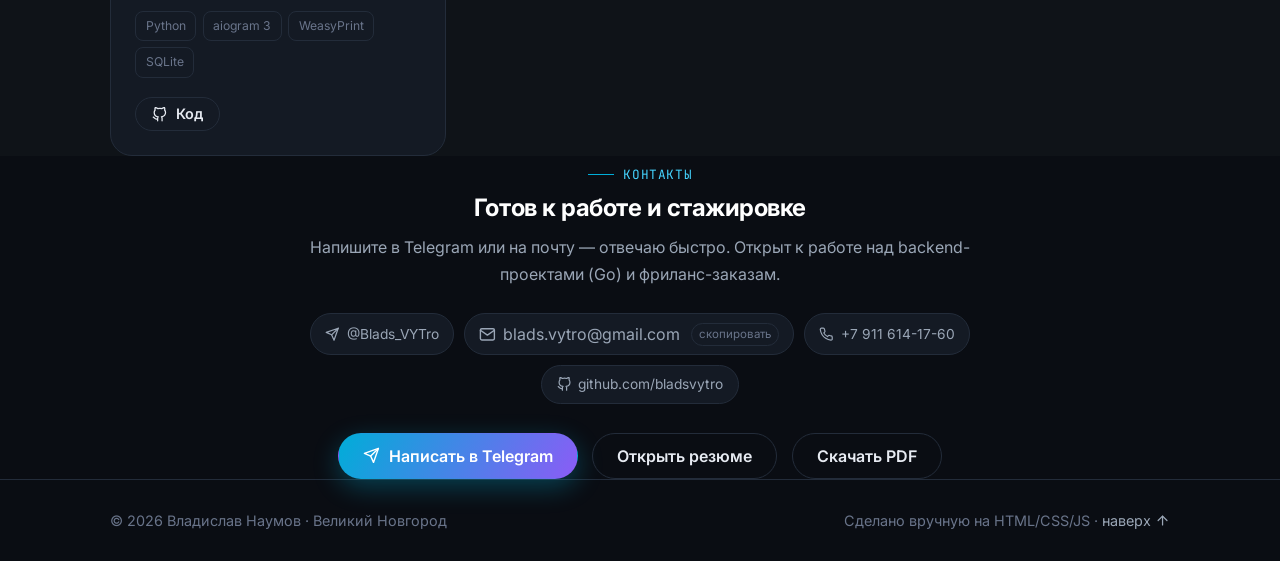
==== commit 01fe93ba: "feat: логотип VN; Ken Burns + parallax-наклон код-карточки; YOLO с реальным превью; мессенджер↔YOLO " ====
--- a/index.html
+++ b/index.html
@@ -15,7 +15,7 @@
   <meta property="og:url" content="https://bladsvytro.github.io/" />
   <meta name="twitter:card" content="summary_large_image" />
 
-  <link rel="icon" href="data:image/svg+xml,%3Csvg xmlns='http://www.w3.org/2000/svg' viewBox='0 0 32 32'%3E%3Crect width='32' height='32' rx='9' fill='%2300add8'/%3E%3Ctext x='16' y='22' font-size='16' font-family='monospace' fill='white' text-anchor='middle'%3E&gt;_%3C/text%3E%3C/svg%3E" />
+  <link rel="icon" href="data:image/svg+xml,%3Csvg xmlns='http://www.w3.org/2000/svg' viewBox='0 0 32 32'%3E%3Cdefs%3E%3ClinearGradient id='g' x1='0' y1='0' x2='1' y2='1'%3E%3Cstop offset='0' stop-color='%2300add8'/%3E%3Cstop offset='1' stop-color='%238b5cf6'/%3E%3C/linearGradient%3E%3C/defs%3E%3Crect width='32' height='32' rx='9' fill='url(%23g)'/%3E%3Ctext x='16' y='22' font-size='14' font-weight='700' font-family='Arial,sans-serif' fill='white' text-anchor='middle'%3EVN%3C/text%3E%3C/svg%3E" />
   <link rel="manifest" href="site.webmanifest" />
 
   <link rel="preconnect" href="https://fonts.googleapis.com" />
@@ -62,7 +62,7 @@
   <header class="site-header" id="top">
     <div class="container site-header__inner">
       <a class="logo" href="#top" aria-label="На главную">
-        <span class="logo__mark">&gt;_</span><span><b>Владислав</b> <span>Наумов</span></span>
+        <span class="logo__mark">VN</span><span><b>Владислав</b> <span>Наумов</span></span>
       </a>
       <nav class="nav" aria-label="Основная навигация">
         <button class="nav__toggle" aria-expanded="false" aria-controls="nav-menu">
@@ -192,27 +192,24 @@
 
           <!-- ===== Backend / pet projects ===== -->
           <article class="card" data-cat="backend">
-            <div class="card__media" style="display:grid;place-items:center;background:radial-gradient(120% 120% at 30% 20%,#10384a,#15102a)">
-              <svg class="ic" style="width:3.2rem;height:3.2rem;color:var(--go-2);stroke-width:1.6"><use href="#i-server"/></svg>
-              <span class="card__badge">DevOps · команда</span>
-            </div>
+            <div class="card__media"><img class="shot" src="assets/img/messenger.webp" alt="Мессенджер BLADS — интерфейс" loading="lazy" /><span class="card__badge">Go · TypeScript</span></div>
+            <div class="card__body">
+              <h3 class="card__title">Мессенджер</h3>
+              <p class="card__desc">Полноценный мессенджер BLADS: бэкенд-сервисы на Go, фронтенд на TypeScript,
+                обмен сообщениями в реальном времени, PostgreSQL и контейнеризация.</p>
+              <div class="card__tags"><span class="tag">Go</span><span class="tag">TypeScript</span><span class="tag">WebSocket</span><span class="tag">PostgreSQL</span><span class="tag">Docker</span></div>
+              <div class="card__links"><a class="btn btn--ghost btn--sm" href="https://github.com/bladsvytro/Blads_massanger" target="_blank" rel="noopener"><svg class="ic"><use href="#i-github"/></svg> Код на GitHub</a></div>
+            </div>
+          </article>
+
+          <article class="card" data-cat="backend">
+            <div class="card__media"><img class="shot" src="assets/img/yolo.webp" alt="YOLO_commander — детекция объектов" loading="lazy" /><span class="card__badge">DevOps · команда</span></div>
             <div class="card__body">
               <h3 class="card__title">YOLO_commander</h3>
               <p class="card__desc">Командный проект, роль <b>DevOps</b>: настройка CI/CD, контейнеризация
                 (Docker / Compose), сборка и деплой, конфигурация окружений и автоматизация.</p>
               <div class="card__tags"><span class="tag">DevOps</span><span class="tag">CI/CD</span><span class="tag">Docker</span><span class="tag">Linux</span><span class="tag">Bash</span></div>
               <div class="card__links"><a class="btn btn--ghost btn--sm" href="https://gitverse.ru/3311yolo_organization/YOLO_commander" target="_blank" rel="noopener"><svg class="ic"><use href="#i-ext"/></svg> GitVerse</a></div>
-            </div>
-          </article>
-
-          <article class="card" data-cat="backend">
-            <div class="card__media"><img class="shot" src="assets/img/messenger.webp" alt="Мессенджер BLADS — интерфейс" loading="lazy" /><span class="card__badge">Go · TypeScript</span></div>
-            <div class="card__body">
-              <h3 class="card__title">BLADS — мессенджер реального времени</h3>
-              <p class="card__desc">Полноценный мессенджер: бэкенд-сервисы на Go, фронтенд на TypeScript,
-                обмен сообщениями в реальном времени, PostgreSQL и контейнеризация.</p>
-              <div class="card__tags"><span class="tag">Go</span><span class="tag">TypeScript</span><span class="tag">WebSocket</span><span class="tag">PostgreSQL</span><span class="tag">Docker</span></div>
-              <div class="card__links"><a class="btn btn--ghost btn--sm" href="https://github.com/bladsvytro/Blads_massanger" target="_blank" rel="noopener"><svg class="ic"><use href="#i-github"/></svg> Код на GitHub</a></div>
             </div>
           </article>
 
--- a/css/style.css
+++ b/css/style.css
@@ -123,8 +123,11 @@
 .card__media{position:relative;aspect-ratio:16/10;overflow:hidden;background:var(--surface-2);border-bottom:1px solid var(--line)}
 .card__media img.shot{width:100%;height:100%;object-fit:cover;object-position:top}
 /* device collage: desktop + phone overlay */
-.collage .desk{width:100%;height:100%;object-fit:cover;object-position:top}
-.collage .phone{position:absolute;right:12px;bottom:0;width:23%;border-radius:8px 8px 0 0;border:2px solid #0a0d13;box-shadow:0 10px 24px rgba(0,0,0,.5)}
+.collage .desk{width:100%;height:100%;object-fit:cover;object-position:top left}
+.collage::after{content:"";position:absolute;inset:0;background:linear-gradient(120deg,transparent 55%,rgba(10,13,19,.55));pointer-events:none}
+.collage .phone{position:absolute;right:14px;bottom:10px;width:29%;aspect-ratio:9/17;object-fit:cover;object-position:top;
+  border-radius:12px;border:3px solid #0a0d13;outline:1px solid rgba(255,255,255,.12);
+  box-shadow:0 14px 30px rgba(0,0,0,.6);z-index:2}
 .card__badge{position:absolute;top:10px;left:10px;background:rgba(10,13,19,.78);backdrop-filter:blur(4px);color:#fff;font-size:.72rem;font-weight:600;padding:.3rem .7rem;border-radius:var(--r-full);border:1px solid var(--line)}
 .card__body{padding:1.4rem 1.5rem 1.5rem;display:flex;flex-direction:column;flex:1}
 .card__title{font-size:1.3rem;color:#fff}
@@ -146,6 +149,15 @@
 [data-reveal]{opacity:0;transform:translateY(22px);transition:opacity var(--dur-slow) var(--ease-out),transform var(--dur-slow) var(--ease-out)}
 [data-reveal].is-visible{opacity:1;transform:none}
 .is-hidden{display:none!important}
+
+/* Ken Burns — медленный зум скриншота при наведении на карточку */
+@media (prefers-reduced-motion: no-preference){
+  .card__media img.shot,.collage .desk{transition:transform 5s var(--ease)}
+  .card:hover .card__media img.shot,.card:hover .collage .desk{transform:scale(1.07)}
+}
+/* Parallax tilt для код-карточки в hero */
+.hero__inner > div:last-child{perspective:1000px}
+.codecard{transition:transform .12s ease-out;will-change:transform}
 
 /* SVG icons */
 .ic{width:1.05em;height:1.05em;stroke:currentColor;fill:none;stroke-width:2;stroke-linecap:round;stroke-linejoin:round;flex:none;vertical-align:-.15em}
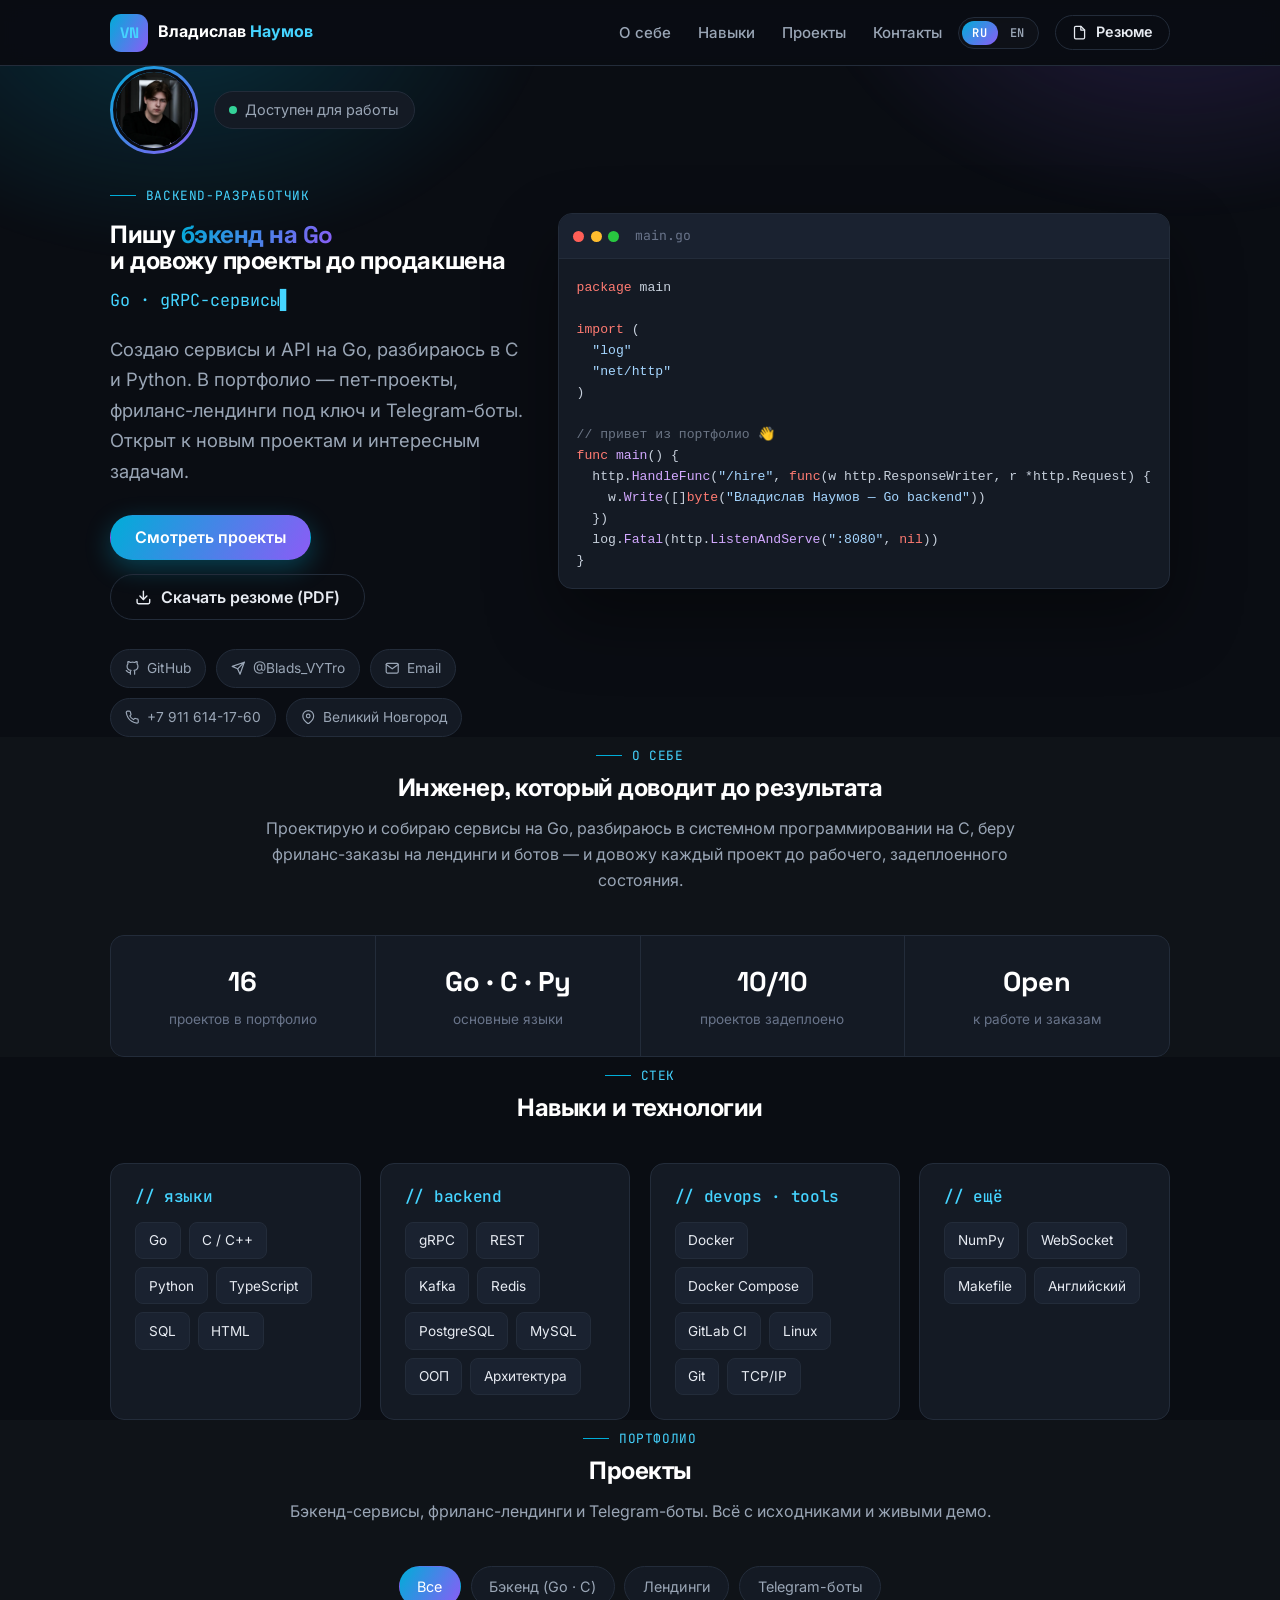
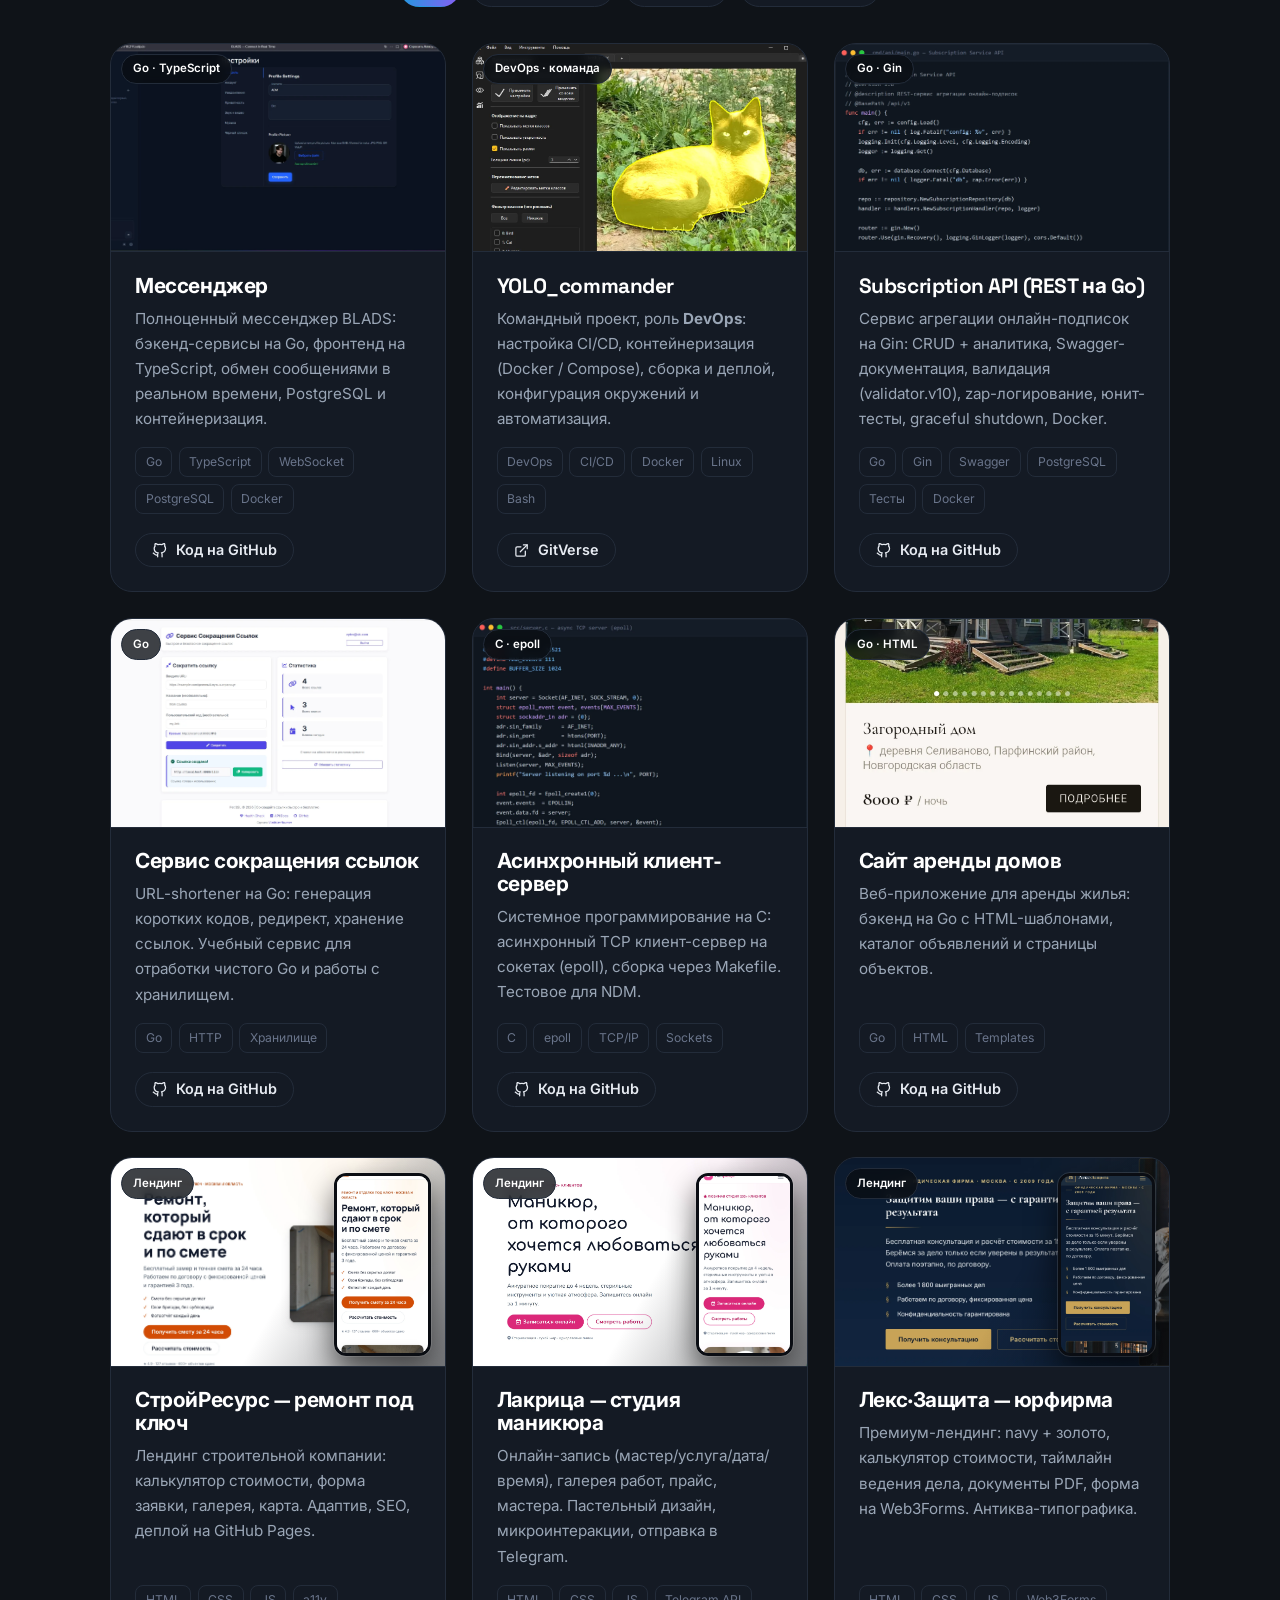
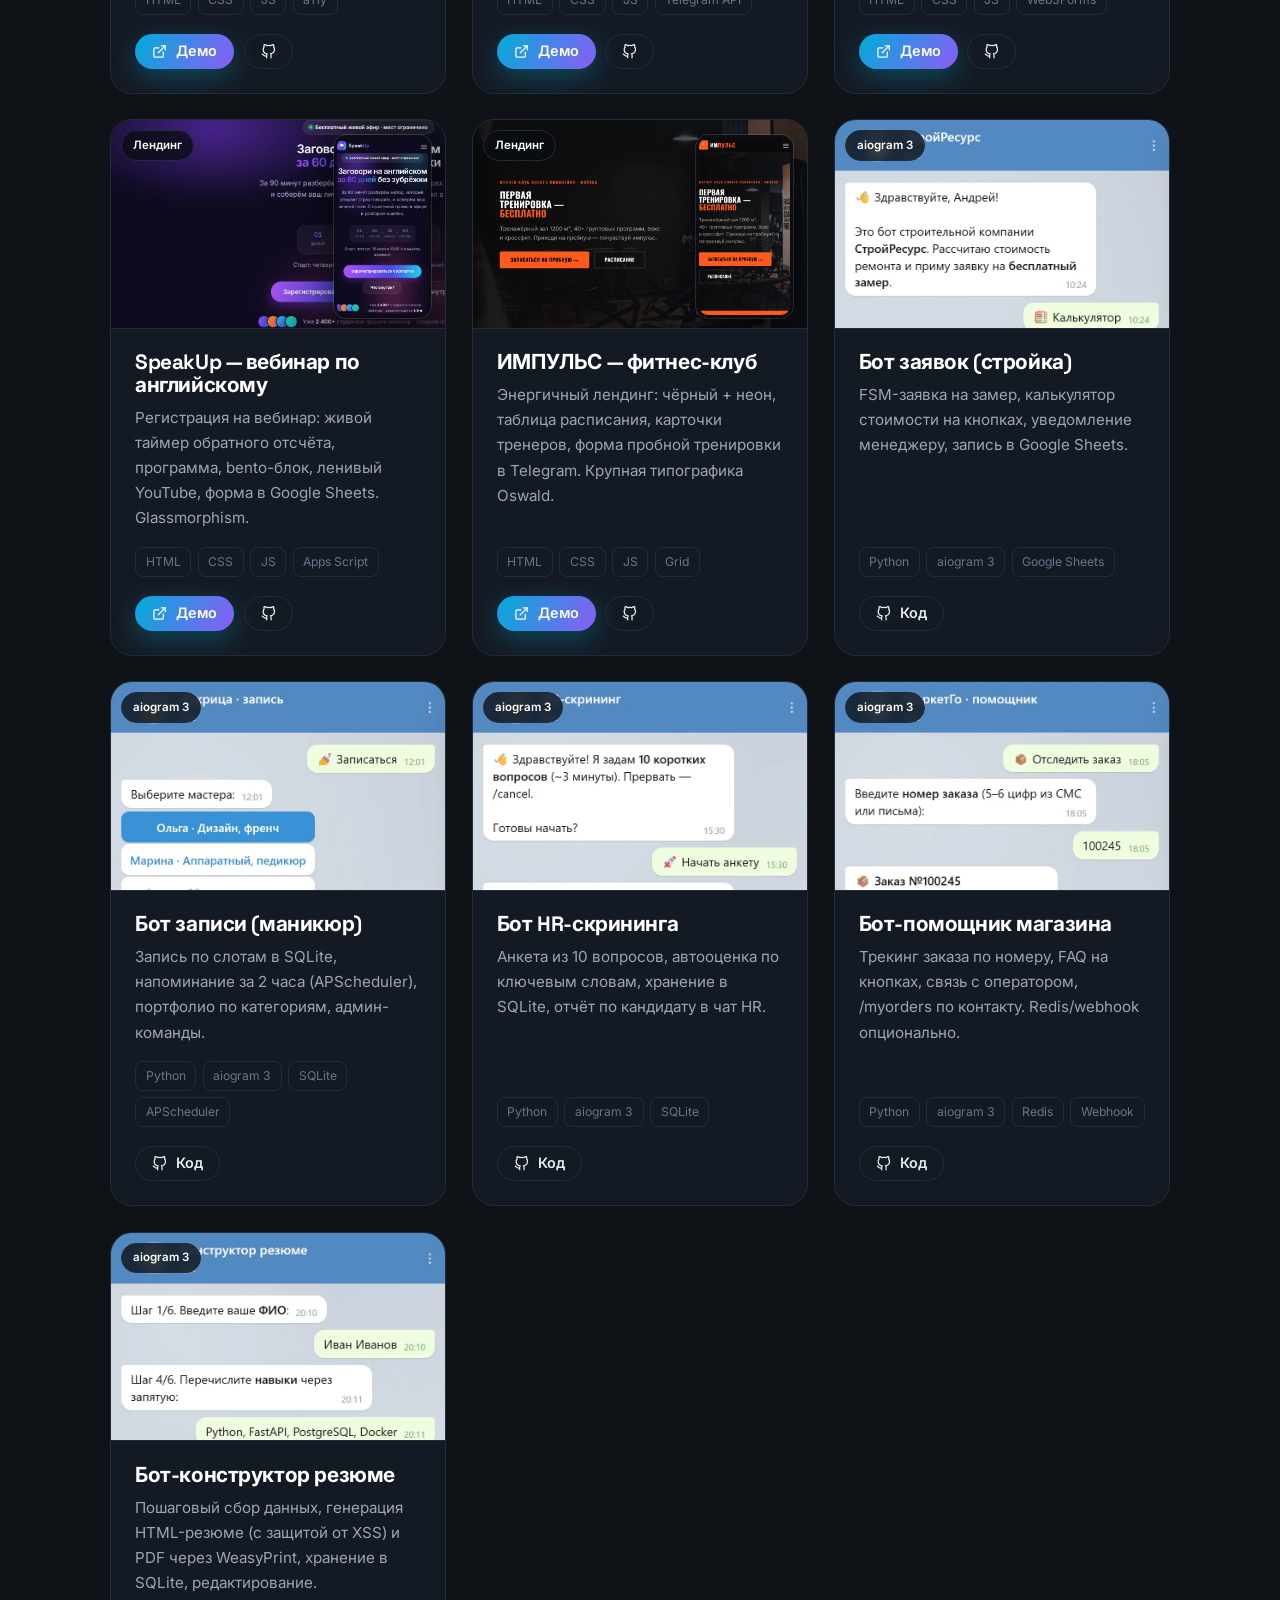
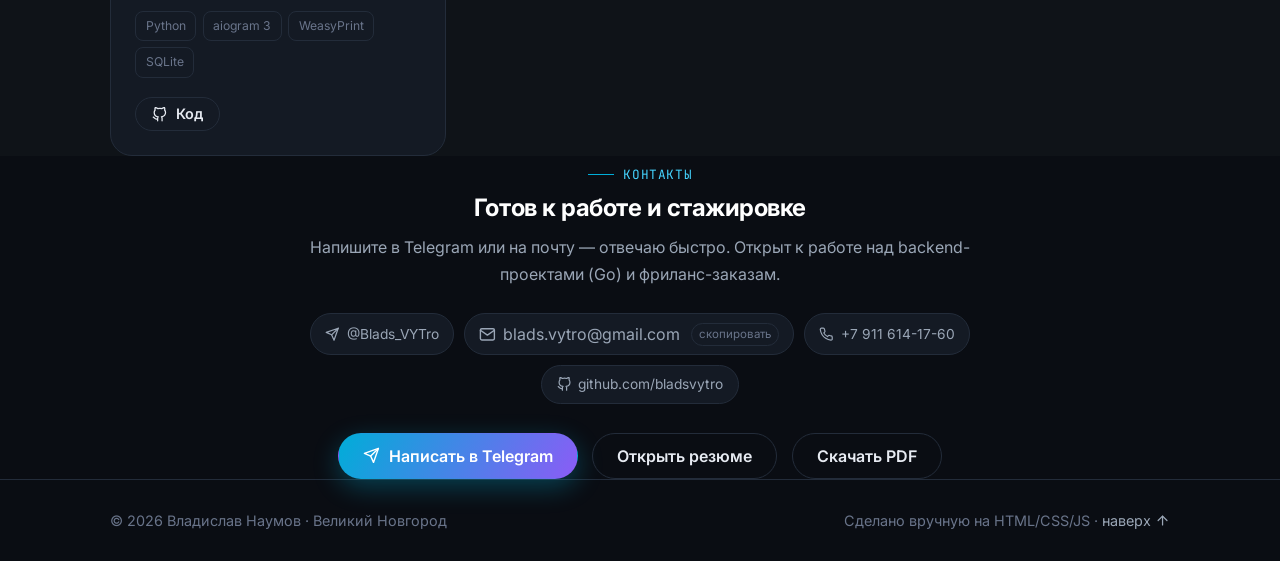
==== commit 3644bee1: "Add English version of portfolio and resume - Translated index.html and resume.html under /en/ - Add" ====
--- a/index.html
+++ b/index.html
@@ -7,6 +7,9 @@
   <meta name="description" content="Портфолио Владислава Наумова: backend-разработчик на Go. Пет-проекты (мессенджер, REST, gRPC, сервисы на Go и C), фриланс-лендинги и Telegram-боты. Резюме и контакты." />
   <meta name="theme-color" content="#0a0d13" />
   <link rel="canonical" href="https://bladsvytro.github.io/" />
+  <link rel="alternate" hreflang="ru" href="https://bladsvytro.github.io/" />
+  <link rel="alternate" hreflang="en" href="https://bladsvytro.github.io/en/" />
+  <link rel="alternate" hreflang="x-default" href="https://bladsvytro.github.io/" />
 
   <meta property="og:type" content="website" />
   <meta property="og:title" content="Владислав Наумов — Backend-разработчик (Go)" />
@@ -75,6 +78,10 @@
           <li><a href="#contact">Контакты</a></li>
         </ul>
       </nav>
+      <div class="lang-switch" aria-label="Язык / Language">
+        <a class="lang lang--active" href="/" aria-current="page">RU</a>
+        <a class="lang" href="en/" hreflang="en">EN</a>
+      </div>
       <a class="btn btn--ghost btn--sm" href="resume.html"><svg class="ic"><use href="#i-file"/></svg> Резюме</a>
     </div>
   </header>
--- a/css/style.css
+++ b/css/style.css
@@ -57,6 +57,11 @@
 /* Header */
 .site-header{position:sticky;top:0;z-index:var(--z-header);background:color-mix(in srgb,var(--bg) 82%,transparent);backdrop-filter:saturate(160%) blur(12px);border-bottom:1px solid var(--line)}
 .site-header__inner{display:flex;align-items:center;gap:1rem;padding-block:.85rem}
+.lang-switch{display:inline-flex;align-items:center;gap:2px;padding:3px;border:1px solid var(--line,#232c3a);border-radius:999px;background:rgba(255,255,255,.02)}
+.lang-switch .lang{font:600 12px/1 "JetBrains Mono",ui-monospace,monospace;letter-spacing:.06em;padding:6px 10px;border-radius:999px;color:var(--muted,#8a96a8);text-decoration:none;transition:.18s}
+.lang-switch .lang:hover{color:#fff}
+.lang-switch .lang--active{background:linear-gradient(135deg,var(--go,#00add8),var(--violet,#8b5cf6));color:#fff}
+@media (max-width:560px){.lang-switch .lang{padding:5px 8px;font-size:11px}}
 .logo{display:inline-flex;align-items:center;gap:.6rem;color:var(--text);font-family:var(--font-display);font-weight:700}
 .logo__mark{width:38px;height:38px;border-radius:11px;display:grid;place-items:center;background:var(--grad);color:#fff;font-size:.95rem}
 .logo b{color:#fff} .logo span{color:var(--go-2)}
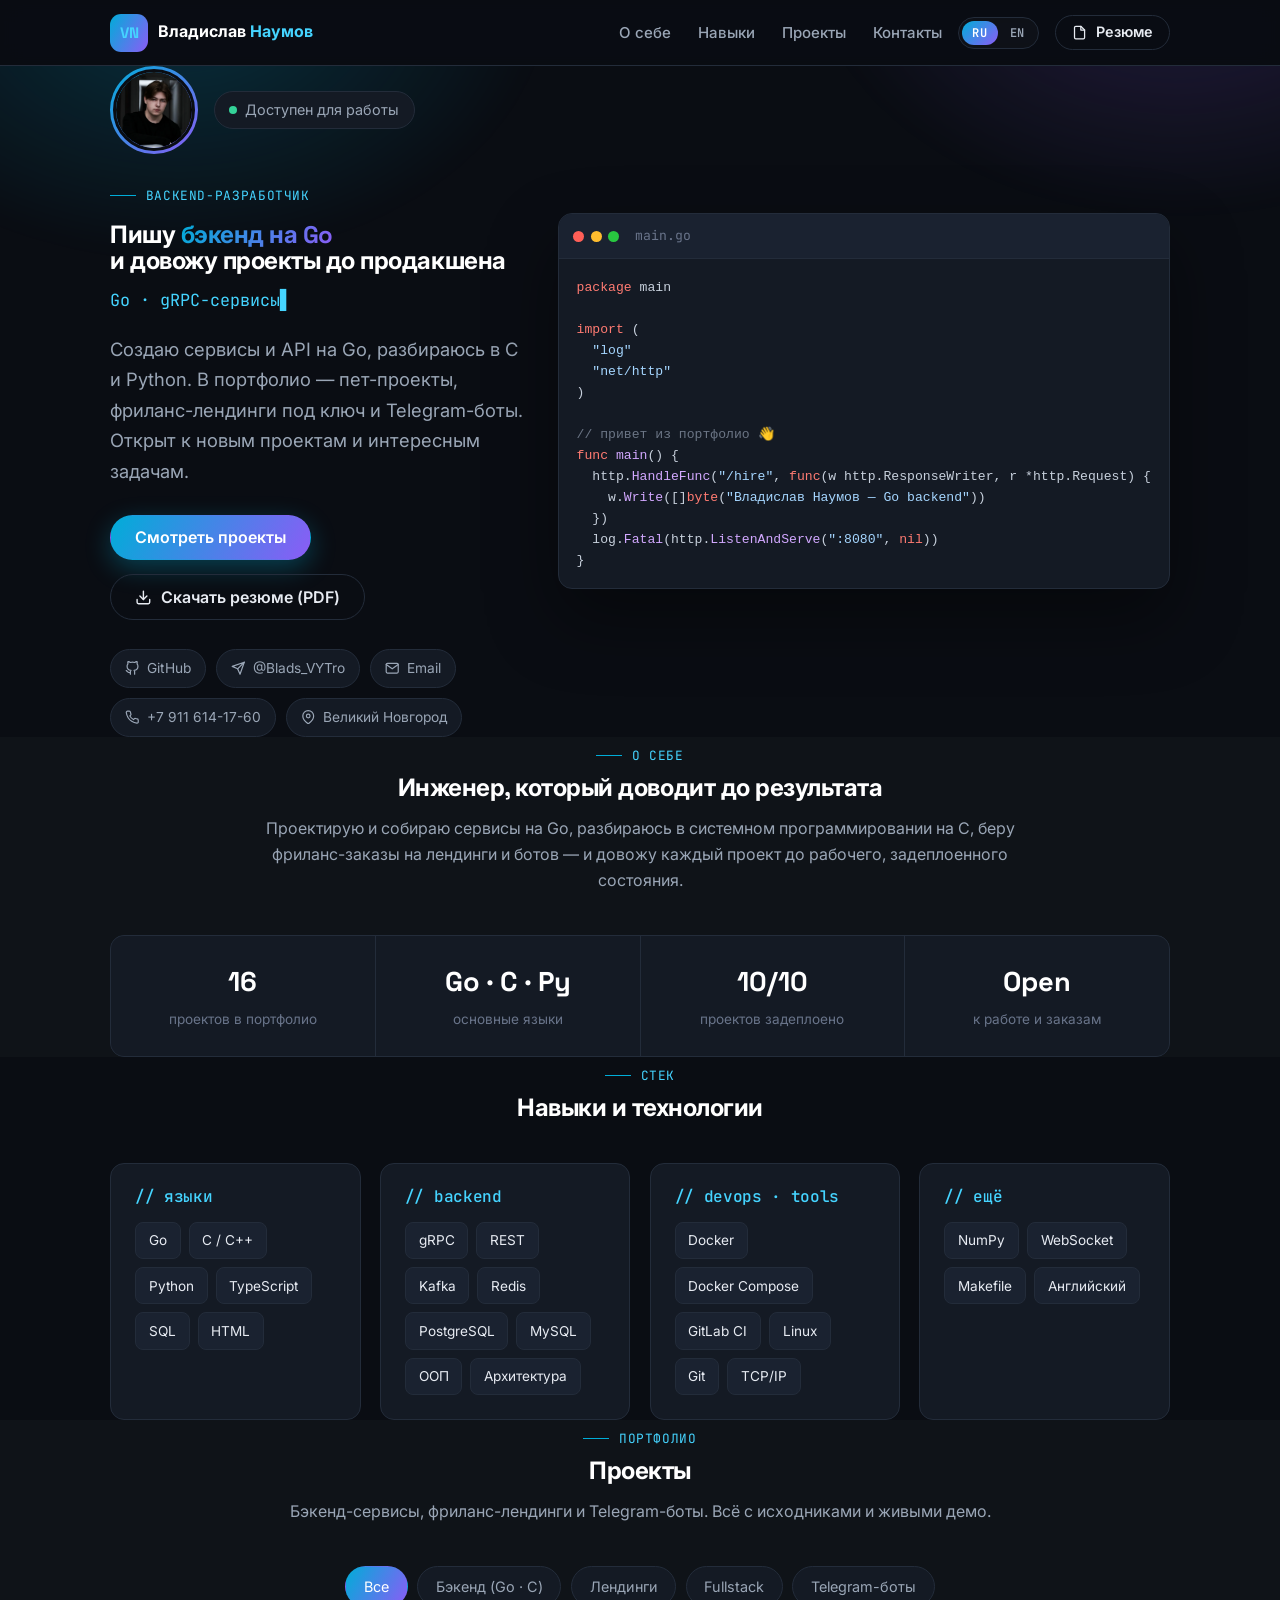
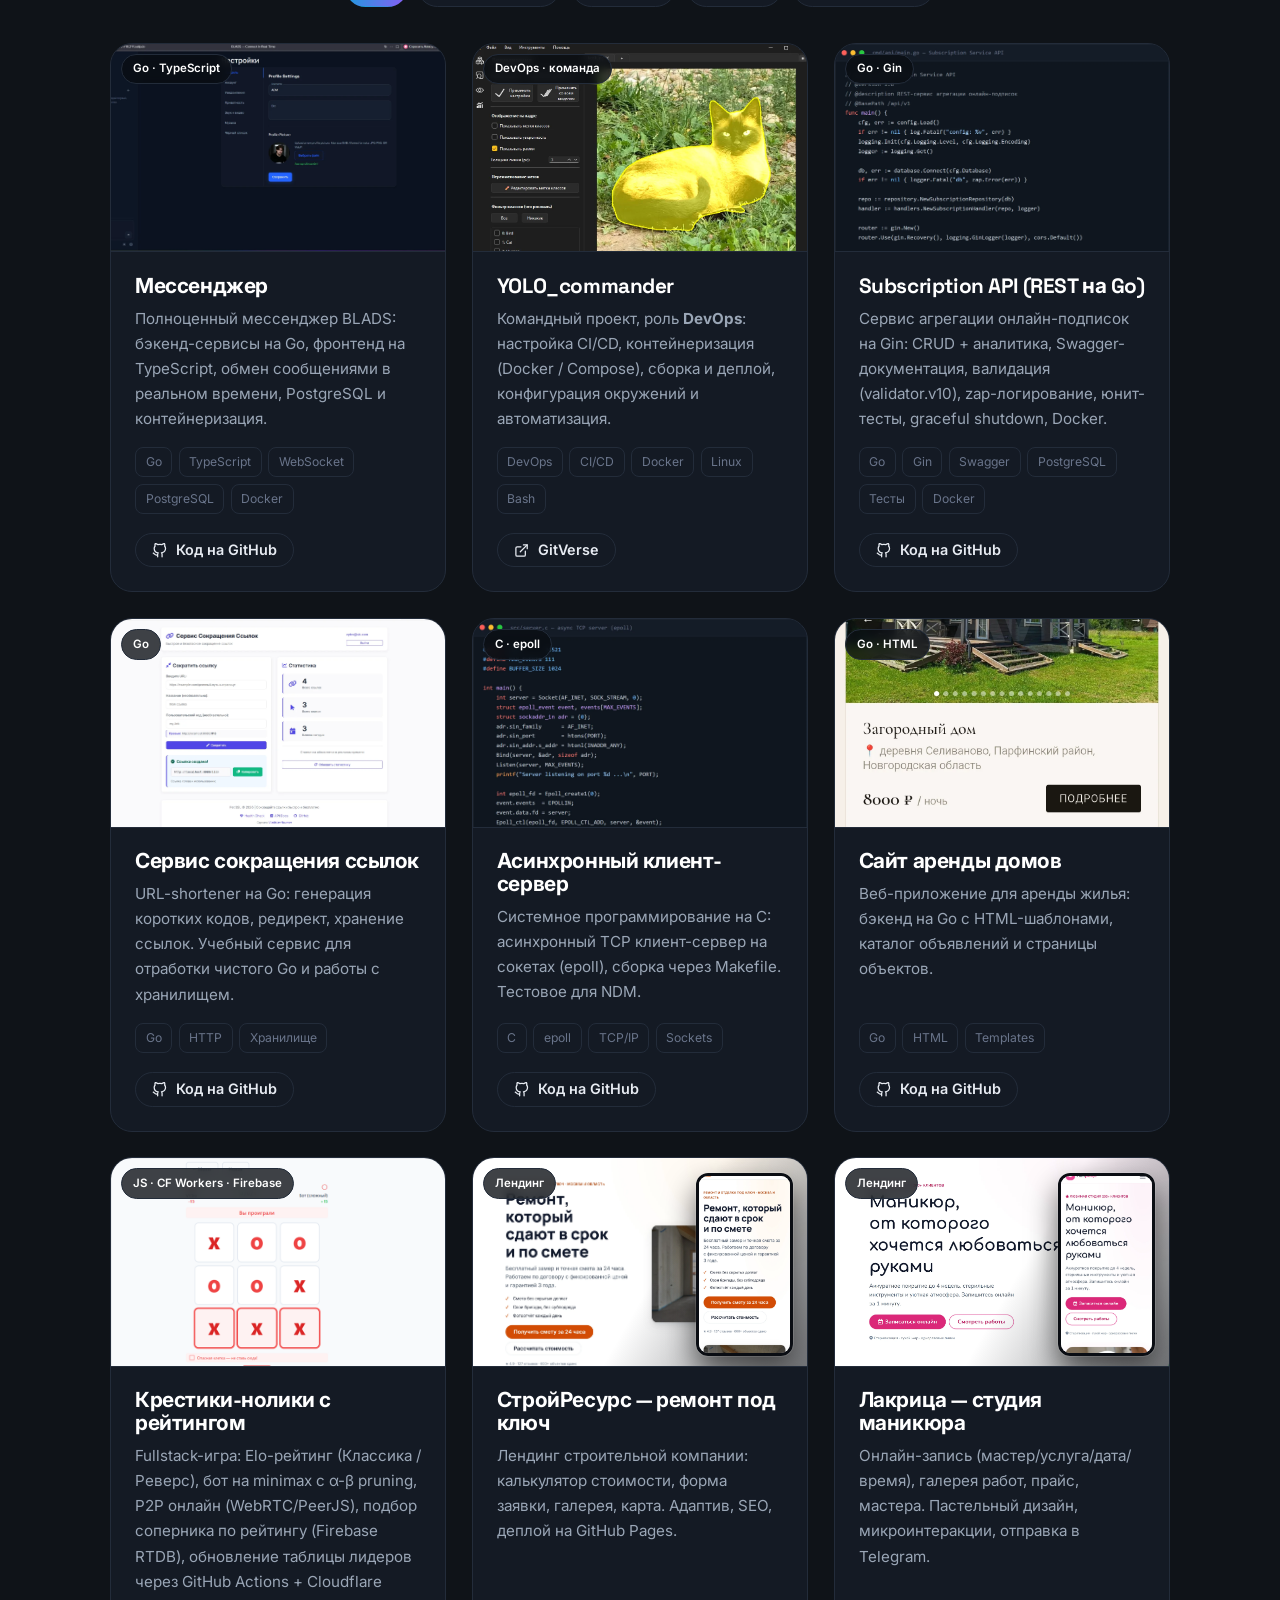
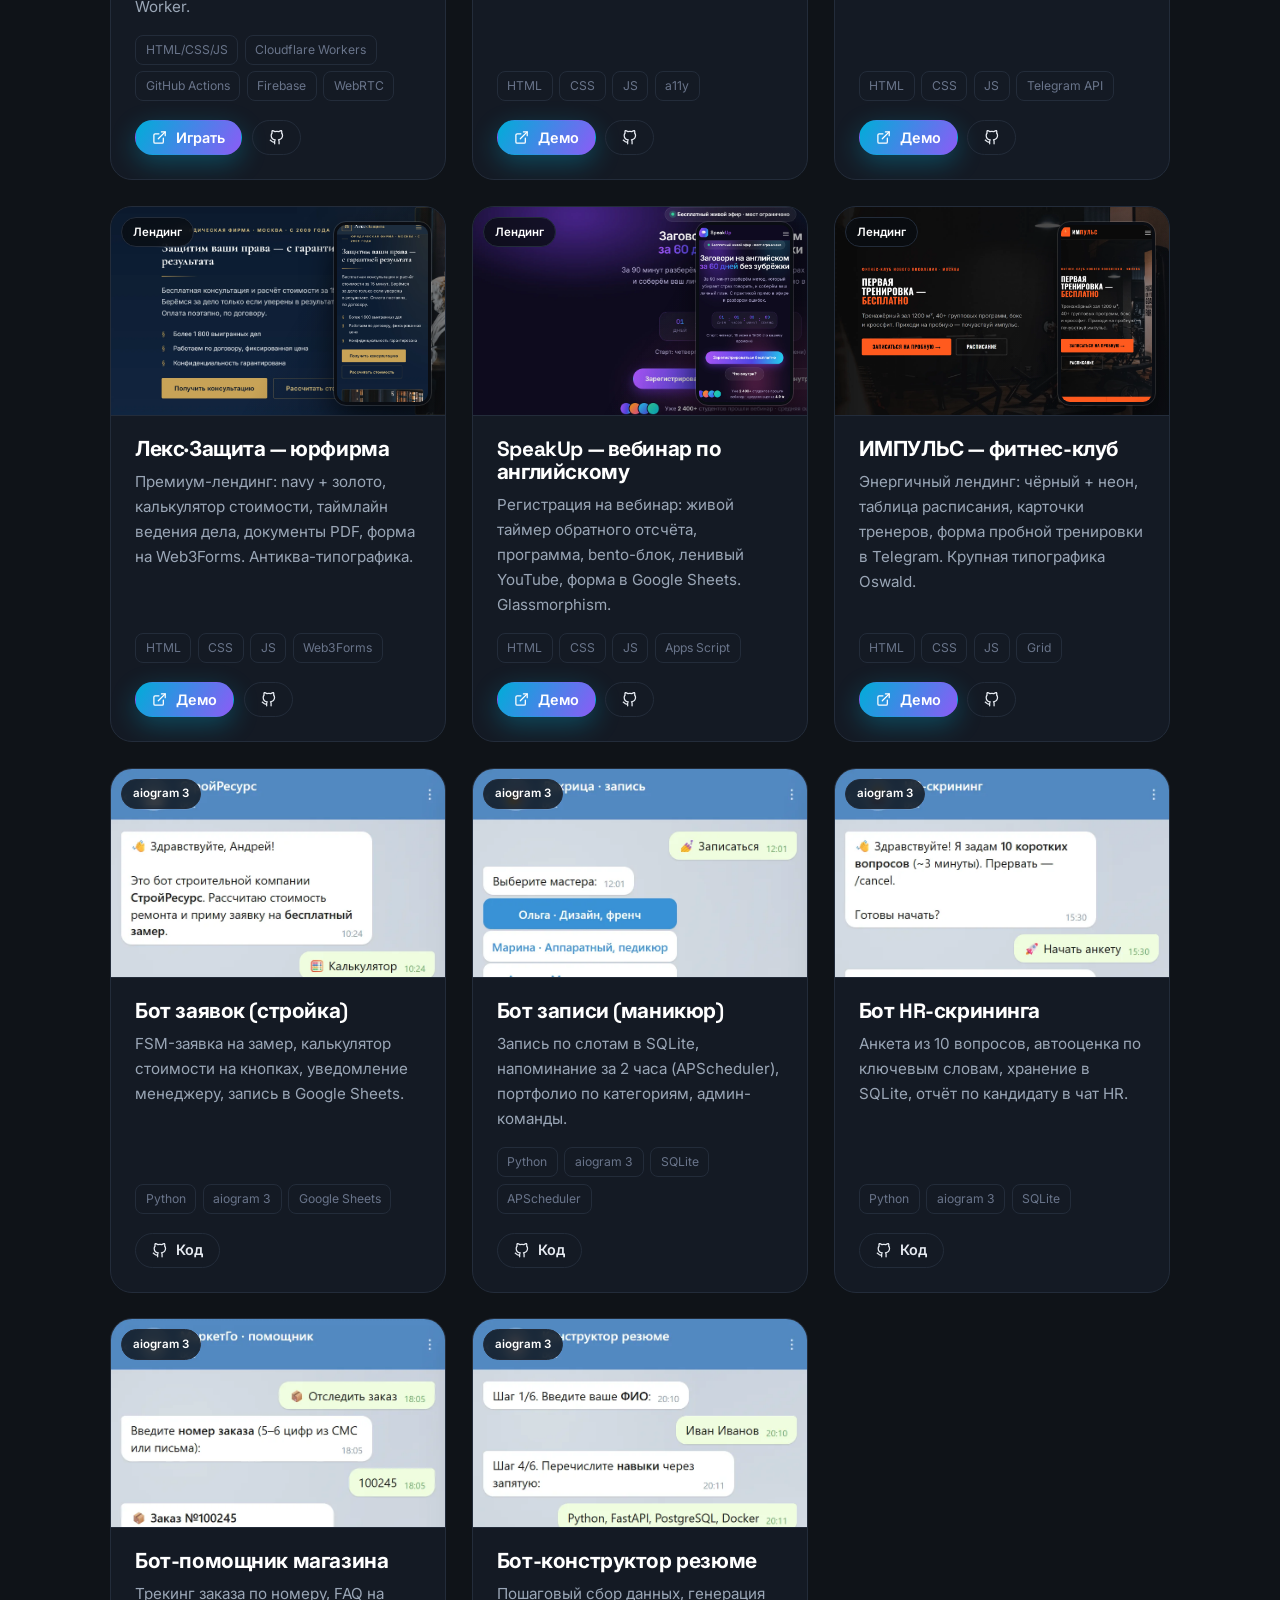
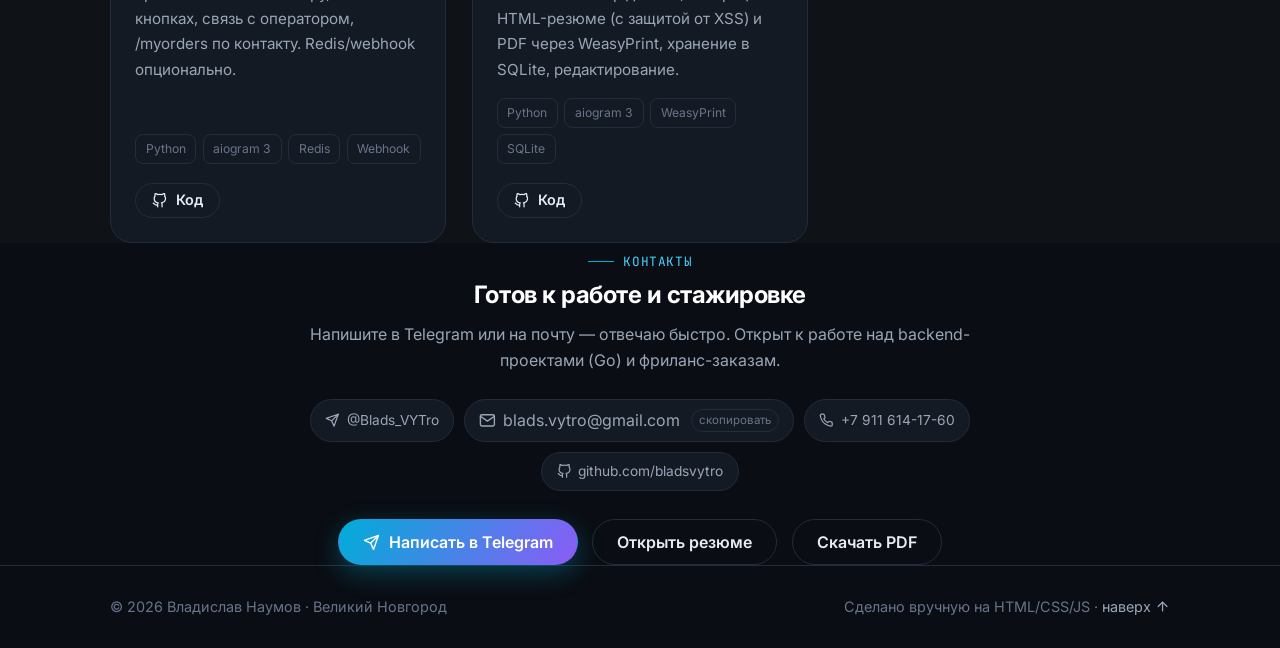
==== commit 83259f99: "Add Tic-Tac-Toe with Rating project to portfolio and resume - New card (RU + EN) with real screensho" ====
--- a/index.html
+++ b/index.html
@@ -98,7 +98,7 @@
           </div>
           <p class="eyebrow">Backend-разработчик</p>
           <h1 class="hero__title">Пишу <span class="grad">бэкенд на Go</span><br>и довожу проекты до продакшена</h1>
-          <p class="hero__role">Go&nbsp;·&nbsp;<span id="typed" class="typed"></span><span class="caret">▋</span></p>
+          <p class="hero__role">Go&nbsp;·&nbsp;<span id="typed" class="typed" data-words='["gRPC-сервисы","Kafka и Redis","PostgreSQL","Docker · Linux","распределённые системы"]'></span><span class="caret">▋</span></p>
           <p class="hero__lead">Создаю сервисы и API на Go, разбираюсь в C и Python. В портфолио — пет-проекты,
             фриланс-лендинги под ключ и Telegram-боты. Открыт к новым проектам и интересным задачам.</p>
           <div class="hero__actions">
@@ -192,6 +192,7 @@
           <button class="filter is-active" data-filter="all">Все</button>
           <button class="filter" data-filter="backend">Бэкенд (Go · C)</button>
           <button class="filter" data-filter="landing">Лендинги</button>
+          <button class="filter" data-filter="fullstack">Fullstack</button>
           <button class="filter" data-filter="bot">Telegram-боты</button>
         </div>
 
@@ -261,6 +262,22 @@
                 каталог объявлений и страницы объектов.</p>
               <div class="card__tags"><span class="tag">Go</span><span class="tag">HTML</span><span class="tag">Templates</span></div>
               <div class="card__links"><a class="btn btn--ghost btn--sm" href="https://github.com/bladsvytro/home_Arenda" target="_blank" rel="noopener"><svg class="ic"><use href="#i-github"/></svg> Код на GitHub</a></div>
+            </div>
+          </article>
+
+          <!-- ===== Fullstack / games ===== -->
+          <article class="card" data-cat="fullstack">
+            <div class="card__media"><img class="shot" src="assets/img/ttt-game.png" alt="Крестики-нолики с рейтингом — игровой экран" loading="lazy" /><span class="card__badge">JS · CF Workers · Firebase</span></div>
+            <div class="card__body">
+              <h3 class="card__title">Крестики-нолики с рейтингом</h3>
+              <p class="card__desc">Fullstack-игра: Elo-рейтинг (Классика / Реверс), бот на minimax с α-β pruning,
+                P2P онлайн (WebRTC/PeerJS), подбор соперника по рейтингу (Firebase RTDB),
+                обновление таблицы лидеров через GitHub Actions + Cloudflare Worker.</p>
+              <div class="card__tags"><span class="tag">HTML/CSS/JS</span><span class="tag">Cloudflare Workers</span><span class="tag">GitHub Actions</span><span class="tag">Firebase</span><span class="tag">WebRTC</span></div>
+              <div class="card__links">
+                <a class="btn btn--primary btn--sm" href="https://bladsvytro.github.io/ttt-rating-game" target="_blank" rel="noopener"><svg class="ic"><use href="#i-ext"/></svg> Играть</a>
+                <a class="btn btn--ghost btn--sm" href="https://github.com/bladsvytro/ttt-rating-game" target="_blank" rel="noopener" aria-label="GitHub"><svg class="ic"><use href="#i-github"/></svg></a>
+              </div>
             </div>
           </article>
 
